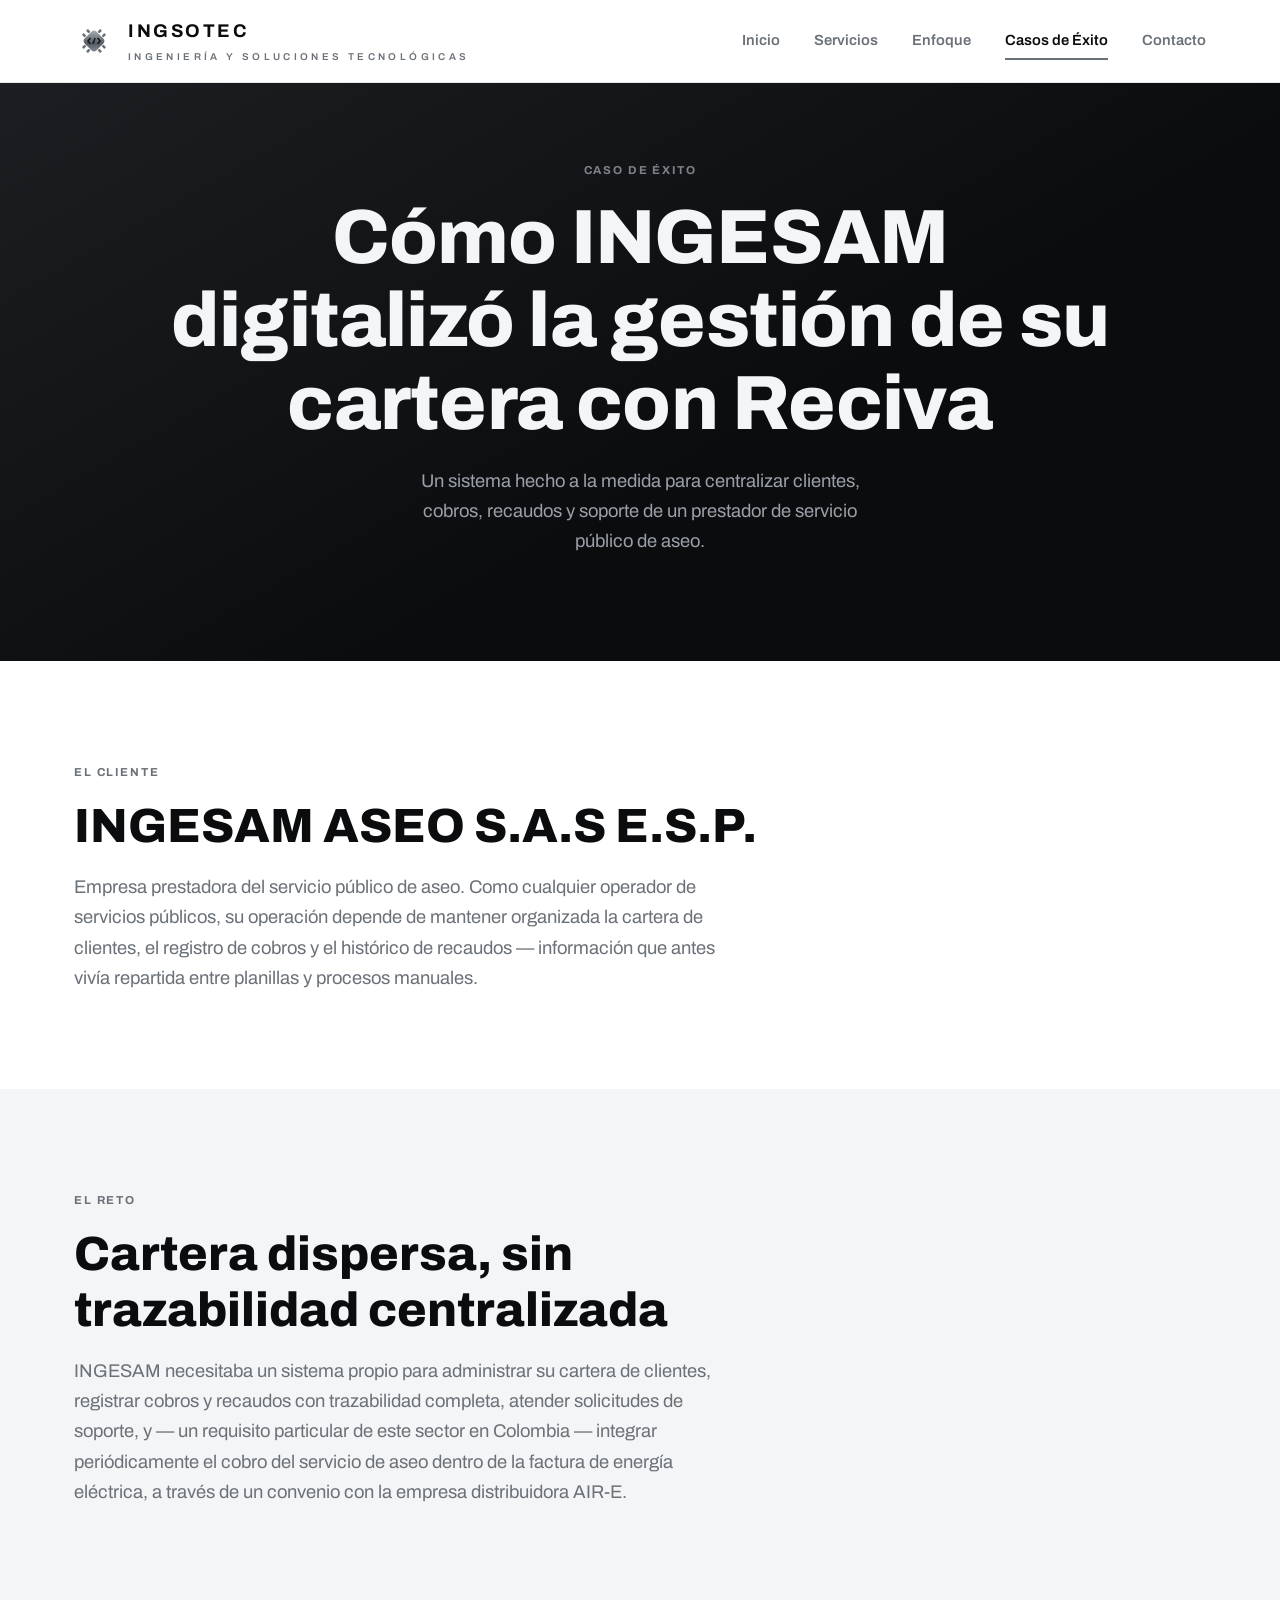
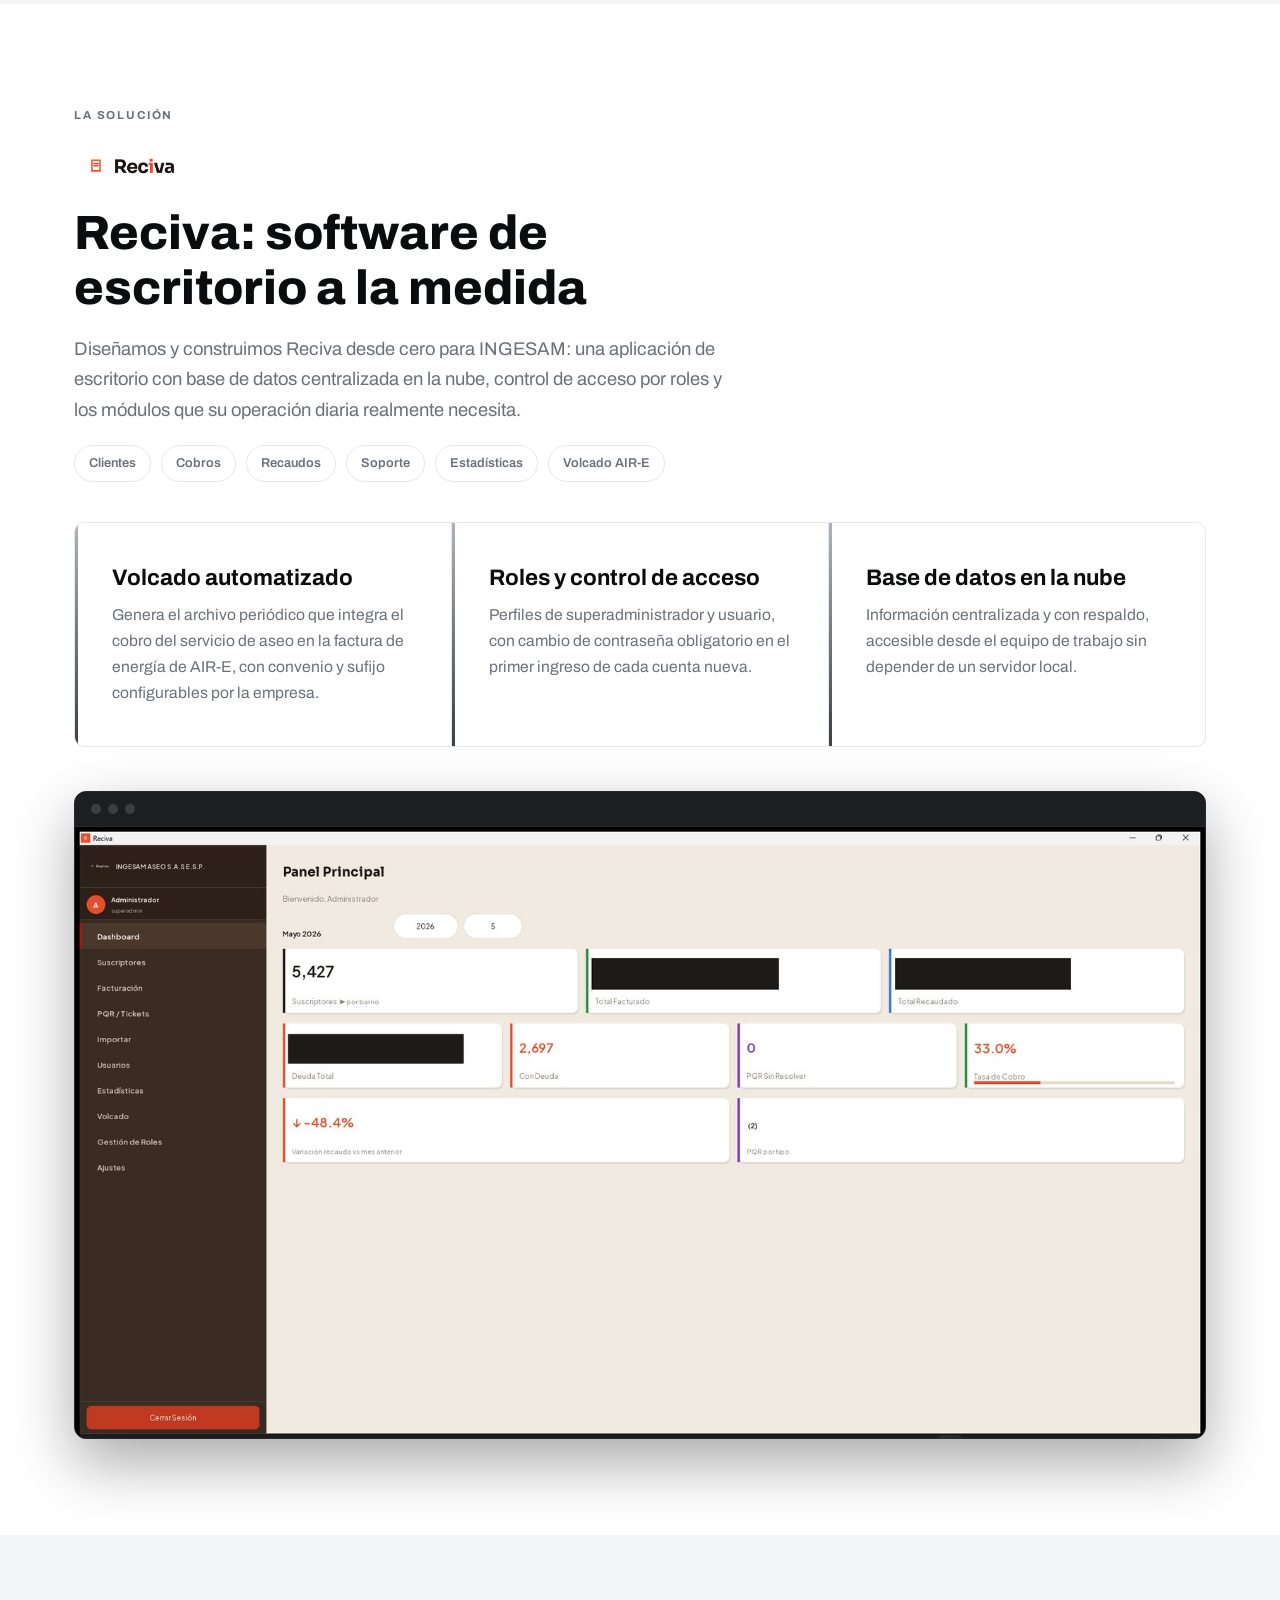
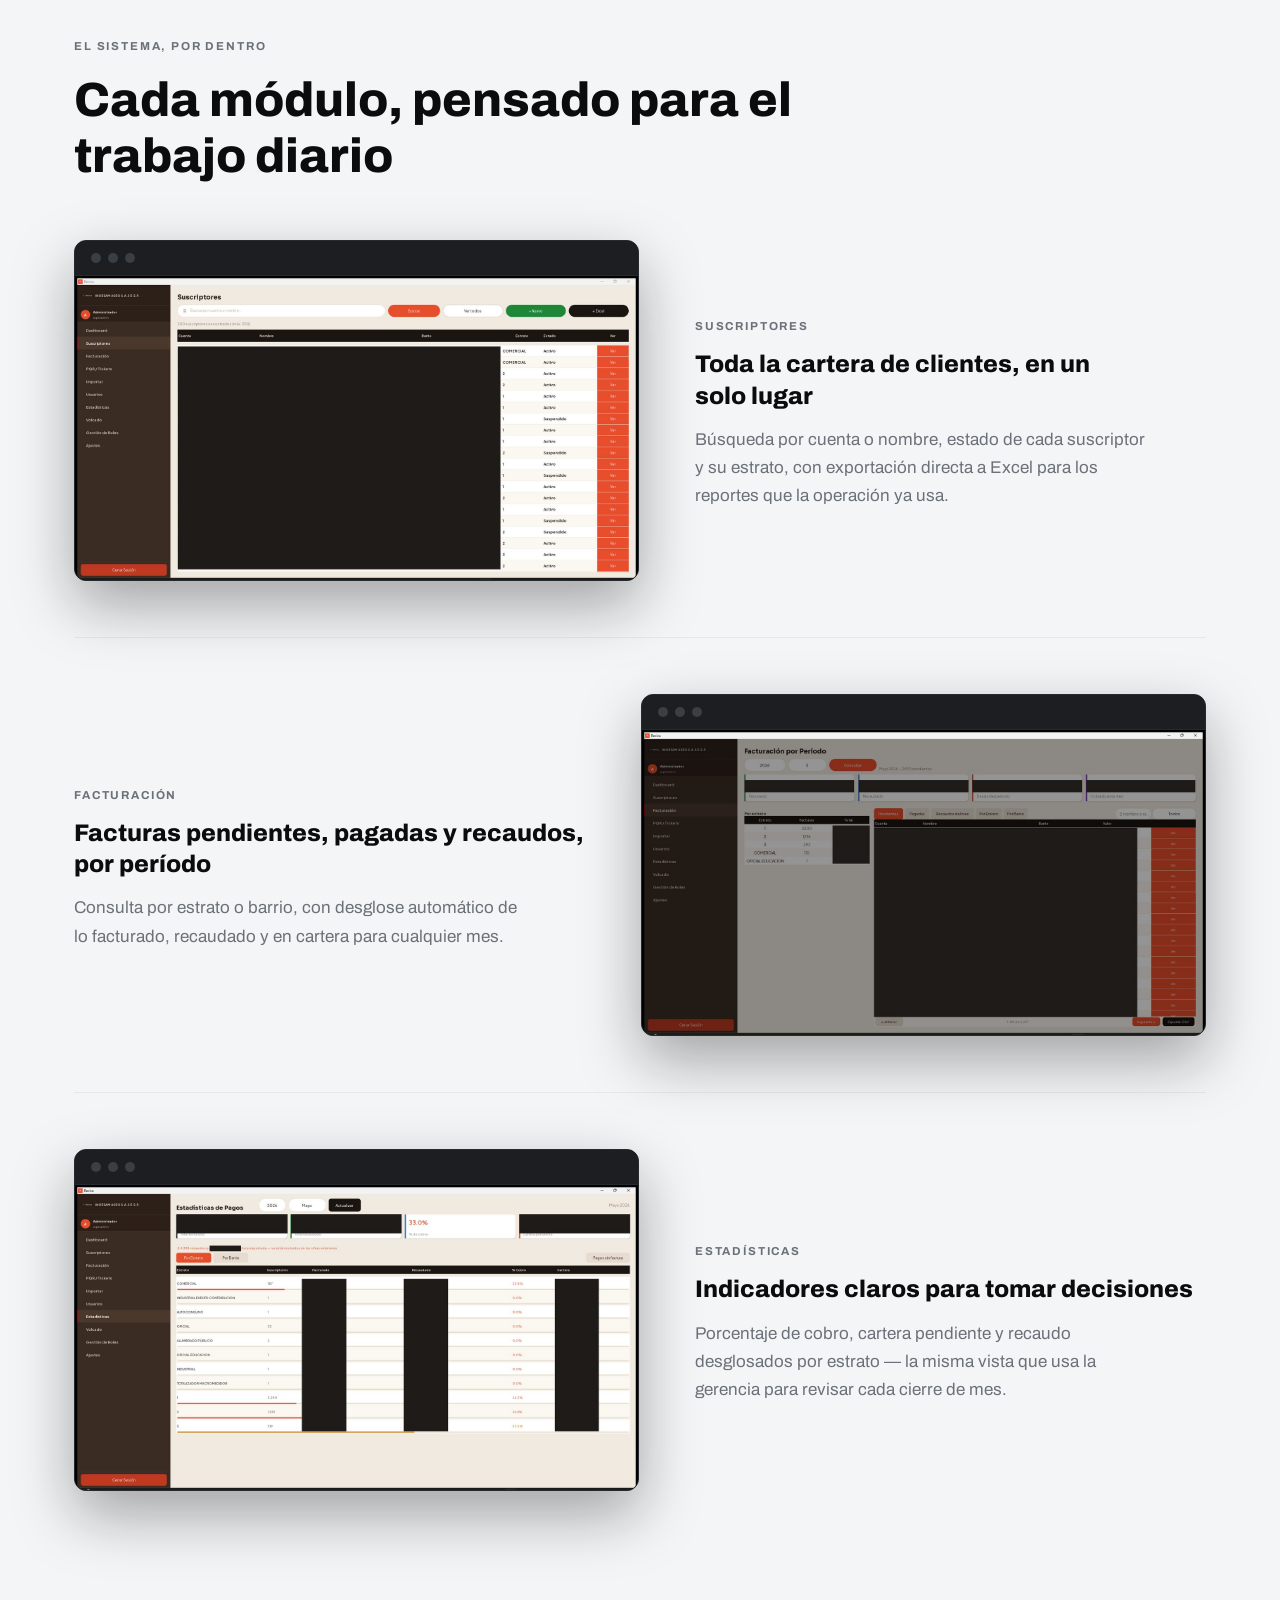
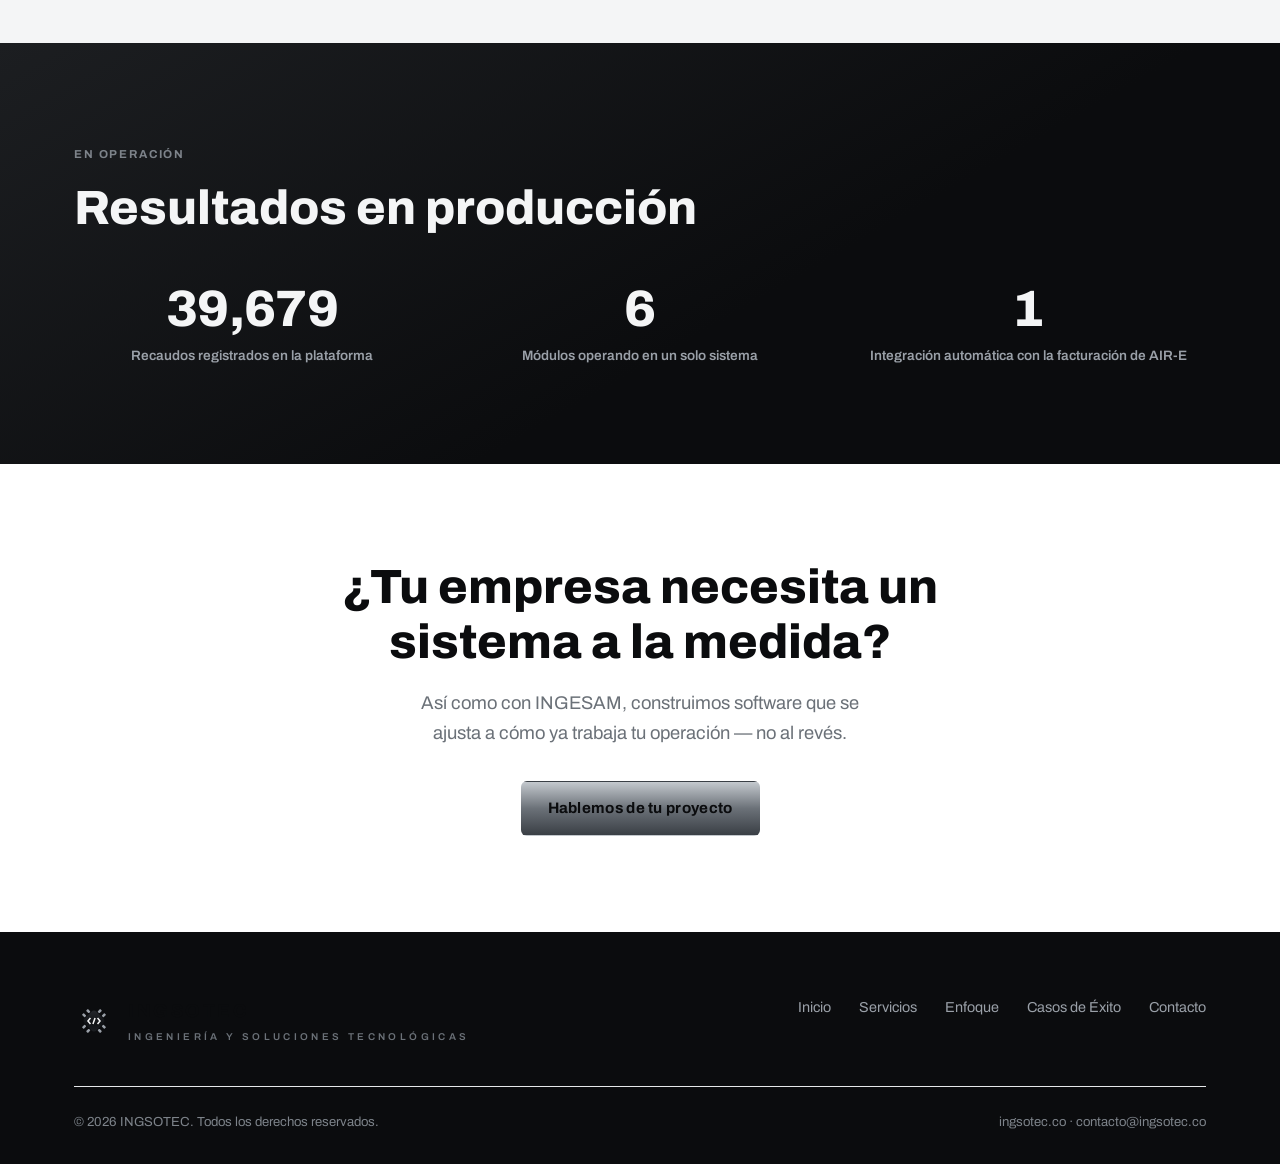
==== casos-exito.html @ 87b0dfbd "Rediseñar caso de éxito con capturas reales de Reciva Agrega mockup de ventana de navegador con las " ====
<!DOCTYPE html>
<html lang="es">
<head>
<meta charset="UTF-8">
<meta name="viewport" content="width=device-width, initial-scale=1.0">
<title>Caso de Éxito: INGESAM — INGSOTEC</title>
<meta name="description" content="Cómo Reciva, el software de gestión de cartera desarrollado por INGSOTEC, digitalizó la operación de INGESAM ASEO.">
<link rel="icon" type="image/svg+xml" href="data:image/svg+xml,%3Csvg xmlns='http://www.w3.org/2000/svg' viewBox='0 0 96 96'%3E%3Cg transform='rotate(45 48 48)'%3E%3Cg fill='%236b7178'%3E%3Crect x='38' y='17' width='6' height='9' rx='1.5'/%3E%3Crect x='52' y='17' width='6' height='9' rx='1.5'/%3E%3Crect x='38' y='70' width='6' height='9' rx='1.5'/%3E%3Crect x='52' y='70' width='6' height='9' rx='1.5'/%3E%3Crect x='17' y='38' width='9' height='6' rx='1.5'/%3E%3Crect x='17' y='52' width='9' height='6' rx='1.5'/%3E%3Crect x='70' y='38' width='9' height='6' rx='1.5'/%3E%3Crect x='70' y='52' width='9' height='6' rx='1.5'/%3E%3C/g%3E%3Crect x='28' y='28' width='40' height='40' rx='9' fill='%23565c63'/%3E%3C/g%3E%3Cg fill='none' stroke='%2316181b' stroke-width='4.6' stroke-linecap='butt' stroke-linejoin='miter'%3E%3Cpolyline points='39.5,41 33.5,48 39.5,55'/%3E%3Cpolyline points='56.5,41 62.5,48 56.5,55'/%3E%3Cline x1='50.5' y1='41' x2='45.5' y2='55'/%3E%3C/g%3E%3C/svg%3E">
<link rel="preconnect" href="https://fonts.googleapis.com">
<link rel="preconnect" href="https://fonts.gstatic.com" crossorigin>
<link href="https://fonts.googleapis.com/css2?family=Archivo:wght@400;500;600;700;800;900&display=swap" rel="stylesheet">
<link rel="stylesheet" href="css/styles.css">
<script>document.documentElement.classList.add('js');</script>
</head>
<body>

<header class="site-header">
  <div class="container">
    <a href="index.html" class="brand">
      <svg class="isotipo" viewBox="0 0 96 96" xmlns="http://www.w3.org/2000/svg" role="img" aria-label="INGSOTEC">
        <defs>
          <linearGradient id="ing-body-header" x1="0" y1="0" x2="1" y2="1">
            <stop offset="0" stop-color="#b0b6bd"/>
            <stop offset="0.6" stop-color="#565c63"/>
            <stop offset="1" stop-color="#8b9199"/>
          </linearGradient>
        </defs>
        <g transform="rotate(45 48 48)">
          <g fill="#6b7178">
            <rect x="38" y="17" width="6" height="9" rx="1.5"/><rect x="52" y="17" width="6" height="9" rx="1.5"/>
            <rect x="38" y="70" width="6" height="9" rx="1.5"/><rect x="52" y="70" width="6" height="9" rx="1.5"/>
            <rect x="17" y="38" width="9" height="6" rx="1.5"/><rect x="17" y="52" width="9" height="6" rx="1.5"/>
            <rect x="70" y="38" width="9" height="6" rx="1.5"/><rect x="70" y="52" width="9" height="6" rx="1.5"/>
          </g>
          <rect x="28" y="28" width="40" height="40" rx="9" fill="url(#ing-body-header)"/>
        </g>
        <g fill="none" stroke="#16181b" stroke-width="3.6" stroke-linecap="butt" stroke-linejoin="miter">
          <polyline points="39.5,41 33.5,48 39.5,55"/>
          <polyline points="56.5,41 62.5,48 56.5,55"/>
          <line x1="50.5" y1="41" x2="45.5" y2="55"/>
        </g>
      </svg>
      <span class="brand__text">
        <span class="brand__wordmark">INGSOTEC</span>
        <span class="brand__tagline">Ingeniería y Soluciones Tecnológicas</span>
      </span>
    </a>

    <nav class="nav" aria-label="Principal">
      <a href="index.html">Inicio</a>
      <a href="servicios.html">Servicios</a>
      <a href="enfoque.html">Enfoque</a>
      <a href="casos-exito.html" aria-current="page">Casos de Éxito</a>
      <a href="contacto.html">Contacto</a>
    </nav>

    <button class="nav-toggle" aria-label="Abrir menú">
      <span></span><span></span><span></span>
    </button>
  </div>
</header>

<section class="hero hero--page section--dark">
  <div class="container">
    <span class="eyebrow">Caso de éxito</span>
    <h1 style="margin-top:14px;max-width:20ch;margin-left:auto;margin-right:auto;">Cómo INGESAM digitalizó la gestión de su cartera con Reciva</h1>
    <p class="lede" style="margin-left:auto;margin-right:auto;">
      Un sistema hecho a la medida para centralizar clientes, cobros, recaudos y soporte de un prestador de servicio público de aseo.
    </p>
  </div>
</section>

<section class="section">
  <div class="container">
    <span class="eyebrow">El cliente</span>
    <h2 style="margin-top:14px;max-width:24ch;">INGESAM ASEO S.A.S E.S.P.</h2>
    <p class="lede" style="margin-top:18px;max-width:60ch;">
      Empresa prestadora del servicio público de aseo. Como cualquier operador de servicios públicos, su operación
      depende de mantener organizada la cartera de clientes, el registro de cobros y el histórico de recaudos —
      información que antes vivía repartida entre planillas y procesos manuales.
    </p>
  </div>
</section>

<section class="section section--alt">
  <div class="container">
    <span class="eyebrow">El reto</span>
    <h2 style="margin-top:14px;max-width:26ch;">Cartera dispersa, sin trazabilidad centralizada</h2>
    <p class="lede" style="margin-top:18px;max-width:60ch;">
      INGESAM necesitaba un sistema propio para administrar su cartera de clientes, registrar cobros y recaudos con
      trazabilidad completa, atender solicitudes de soporte, y — un requisito particular de este sector en Colombia —
      integrar periódicamente el cobro del servicio de aseo dentro de la factura de energía eléctrica, a través de
      un convenio con la empresa distribuidora AIR-E.
    </p>
  </div>
</section>

<section class="section">
  <div class="container">
    <span class="eyebrow reveal">La solución</span>
    <img src="assets/reciva-logo.png" alt="Reciva" class="reveal" style="height:44px;width:auto;margin-top:16px;">
    <h2 class="reveal" style="margin-top:18px;max-width:22ch;">Reciva: software de escritorio a la medida</h2>
    <p class="lede reveal" style="margin-top:18px;max-width:60ch;">
      Diseñamos y construimos Reciva desde cero para INGESAM: una aplicación de escritorio con base de datos centralizada
      en la nube, control de acceso por roles y los módulos que su operación diaria realmente necesita.
    </p>

    <div class="tag-row reveal">
      <span class="tag">Clientes</span>
      <span class="tag">Cobros</span>
      <span class="tag">Recaudos</span>
      <span class="tag">Soporte</span>
      <span class="tag">Estadísticas</span>
      <span class="tag">Volcado AIR-E</span>
    </div>

    <div class="grid-3 reveal" style="margin-top:40px;">
      <div class="card card--accent">
        <h3>Volcado automatizado</h3>
        <p>Genera el archivo periódico que integra el cobro del servicio de aseo en la factura de energía de AIR-E, con convenio y sufijo configurables por la empresa.</p>
      </div>
      <div class="card card--accent">
        <h3>Roles y control de acceso</h3>
        <p>Perfiles de superadministrador y usuario, con cambio de contraseña obligatorio en el primer ingreso de cada cuenta nueva.</p>
      </div>
      <div class="card card--accent">
        <h3>Base de datos en la nube</h3>
        <p>Información centralizada y con respaldo, accesible desde el equipo de trabajo sin depender de un servidor local.</p>
      </div>
    </div>

    <div class="showcase-hero reveal">
      <div class="browser-frame">
        <div class="browser-frame__bar">
          <span class="browser-frame__dot"></span><span class="browser-frame__dot"></span><span class="browser-frame__dot"></span>
        </div>
        <img src="assets/reciva-dashboard.jpg" alt="Panel principal de Reciva mostrando suscriptores, facturación y recaudo del período">
      </div>
    </div>
  </div>
</section>

<section class="section section--alt">
  <div class="container">
    <span class="eyebrow reveal">El sistema, por dentro</span>
    <h2 class="reveal" style="margin-top:14px;max-width:26ch;">Cada módulo, pensado para el trabajo diario</h2>

    <div class="feature-row reveal">
      <div class="feature-row__media">
        <div class="browser-frame">
          <div class="browser-frame__bar">
            <span class="browser-frame__dot"></span><span class="browser-frame__dot"></span><span class="browser-frame__dot"></span>
          </div>
          <img src="assets/reciva-suscriptores.jpg" alt="Listado de suscriptores en Reciva">
        </div>
      </div>
      <div class="feature-row__text">
        <span class="eyebrow">Suscriptores</span>
        <h3 style="margin-top:10px;">Toda la cartera de clientes, en un solo lugar</h3>
        <p>Búsqueda por cuenta o nombre, estado de cada suscriptor y su estrato, con exportación directa a Excel para los reportes que la operación ya usa.</p>
      </div>
    </div>

    <div class="feature-row feature-row--reverse reveal">
      <div class="feature-row__media">
        <div class="browser-frame">
          <div class="browser-frame__bar">
            <span class="browser-frame__dot"></span><span class="browser-frame__dot"></span><span class="browser-frame__dot"></span>
          </div>
          <img src="assets/reciva-facturacion.jpg" alt="Facturación por período en Reciva">
        </div>
      </div>
      <div class="feature-row__text">
        <span class="eyebrow">Facturación</span>
        <h3 style="margin-top:10px;">Facturas pendientes, pagadas y recaudos, por período</h3>
        <p>Consulta por estrato o barrio, con desglose automático de lo facturado, recaudado y en cartera para cualquier mes.</p>
      </div>
    </div>

    <div class="feature-row reveal">
      <div class="feature-row__media">
        <div class="browser-frame">
          <div class="browser-frame__bar">
            <span class="browser-frame__dot"></span><span class="browser-frame__dot"></span><span class="browser-frame__dot"></span>
          </div>
          <img src="assets/reciva-estadisticas.jpg" alt="Estadísticas de pagos en Reciva">
        </div>
      </div>
      <div class="feature-row__text">
        <span class="eyebrow">Estadísticas</span>
        <h3 style="margin-top:10px;">Indicadores claros para tomar decisiones</h3>
        <p>Porcentaje de cobro, cartera pendiente y recaudo desglosados por estrato — la misma vista que usa la gerencia para revisar cada cierre de mes.</p>
      </div>
    </div>
  </div>
</section>

<section class="section section--dark">
  <div class="container">
    <span class="eyebrow reveal">En operación</span>
    <h2 class="reveal" style="margin-top:14px;max-width:22ch;">Resultados en producción</h2>

    <div class="stats-grid reveal">
      <div class="stat">
        <div class="stat__number">39,679</div>
        <div class="stat__label">Recaudos registrados en la plataforma</div>
      </div>
      <div class="stat">
        <div class="stat__number">6</div>
        <div class="stat__label">Módulos operando en un solo sistema</div>
      </div>
      <div class="stat">
        <div class="stat__number">1</div>
        <div class="stat__label">Integración automática con la facturación de AIR-E</div>
      </div>
    </div>
  </div>
</section>

<section class="section" style="text-align:center;">
  <div class="container">
    <h2 style="max-width:24ch;margin:0 auto;">¿Tu empresa necesita un sistema a la medida?</h2>
    <p class="lede" style="margin:18px auto 32px;text-align:center;">Así como con INGESAM, construimos software que se ajusta a cómo ya trabaja tu operación — no al revés.</p>
    <a href="contacto.html" class="btn btn--primary">Hablemos de tu proyecto</a>
  </div>
</section>

<footer class="site-footer">
  <div class="container">
    <div class="footer-top">
      <a href="index.html" class="brand">
        <svg class="isotipo" viewBox="0 0 96 96" xmlns="http://www.w3.org/2000/svg" role="img" aria-label="INGSOTEC">
          <defs>
            <linearGradient id="ing-body-footer" x1="0" y1="0" x2="1" y2="1">
              <stop offset="0" stop-color="#26292e"/>
              <stop offset="0.6" stop-color="#111316"/>
              <stop offset="1" stop-color="#1c1f23"/>
            </linearGradient>
          </defs>
          <g transform="rotate(45 48 48)">
            <g fill="#9aa0a8">
              <rect x="38" y="17" width="6" height="9" rx="1.5"/><rect x="52" y="17" width="6" height="9" rx="1.5"/>
              <rect x="38" y="70" width="6" height="9" rx="1.5"/><rect x="52" y="70" width="6" height="9" rx="1.5"/>
              <rect x="17" y="38" width="9" height="6" rx="1.5"/><rect x="17" y="52" width="9" height="6" rx="1.5"/>
              <rect x="70" y="38" width="9" height="6" rx="1.5"/><rect x="70" y="52" width="9" height="6" rx="1.5"/>
            </g>
            <rect x="28" y="28" width="40" height="40" rx="9" fill="url(#ing-body-footer)"/>
          </g>
          <g fill="none" stroke="#f4f5f6" stroke-width="3.6" stroke-linecap="butt" stroke-linejoin="miter">
            <polyline points="39.5,41 33.5,48 39.5,55"/>
            <polyline points="56.5,41 62.5,48 56.5,55"/>
            <line x1="50.5" y1="41" x2="45.5" y2="55"/>
          </g>
        </svg>
        <span class="brand__text">
          <span class="brand__wordmark">INGSOTEC</span>
          <span class="brand__tagline">Ingeniería y Soluciones Tecnológicas</span>
        </span>
      </a>

      <nav class="footer-nav" aria-label="Footer">
        <a href="index.html">Inicio</a>
        <a href="servicios.html">Servicios</a>
        <a href="enfoque.html">Enfoque</a>
        <a href="casos-exito.html">Casos de Éxito</a>
        <a href="contacto.html">Contacto</a>
      </nav>
    </div>
    <hr class="hairline">
    <div class="footer-bottom">
      <span>© 2026 INGSOTEC. Todos los derechos reservados.</span>
      <span>ingsotec.co · contacto@ingsotec.co</span>
    </div>
  </div>
</footer>

<script src="js/main.js"></script>
</body>
</html>
---- css/styles.css ----
/* ==========================================================================
   INGSOTEC — Design system (basado en INGSOTEC-4D-design-spec.md)
   ========================================================================== */

:root {
  /* Tinta / fondos oscuros */
  --ink-900: #0b0c0e;
  --ink-850: #111316;
  --ink-800: #14161a;
  --ink-750: #1c1e21;
  --ink-700: #1e2126;

  /* Acero / plata */
  --steel-100: #c4c9ce;
  --steel-200: #b0b6bd;
  --steel-300: #9aa0a8;
  --steel-400: #8b9199;
  --steel-500: #6b7178;
  --steel-600: #565c63;
  --steel-700: #3f444a;
  --steel-800: #3a3f45;

  /* Superficies claras */
  --paper: #ffffff;
  --paper-alt: #f4f5f6;
  --line: #e6e8ea;

  /* Texto */
  --text-on-dark: #f4f5f6;
  --text-on-dark-muted: #7d838a;
  --text-on-light: #0b0c0e;
  --text-on-light-muted: #6b7178;

  --container: 1180px;
}

* { box-sizing: border-box; }
html { scroll-behavior: smooth; overflow-x: hidden; }

body {
  margin: 0;
  overflow-x: hidden;
  font-family: 'Archivo', system-ui, sans-serif;
  color: var(--text-on-light);
  background: var(--paper);
  font-size: 1.0625rem;
  line-height: 1.65;
  -webkit-font-smoothing: antialiased;
}

img, svg { display: block; max-width: 100%; }

p, h1, h2, h3, h4 { text-wrap: pretty; margin: 0; }

a { color: inherit; text-decoration: none; }

.container {
  max-width: var(--container);
  margin: 0 auto;
  padding: 0 24px;
}

/* ---------- Tipografía ---------- */

h1, .h1 {
  font-weight: 800;
  font-size: clamp(2.5rem, 6vw, 5rem);
  letter-spacing: -0.01em;
  line-height: 1.08;
}

h2, .h2 {
  font-weight: 800;
  font-size: clamp(1.8rem, 4vw, 3rem);
  letter-spacing: 0;
  line-height: 1.15;
}

h3, .h3 {
  font-weight: 700;
  font-size: 1.4rem;
  line-height: 1.3;
}

.eyebrow {
  font-weight: 700;
  font-size: 0.72rem;
  letter-spacing: 0.16em;
  text-transform: uppercase;
  color: var(--steel-500);
}

.section--dark .eyebrow { color: var(--text-on-dark-muted); }

.lede {
  font-size: 1.15rem;
  color: var(--text-on-light-muted);
  max-width: 44ch;
}

.section--dark .lede { color: var(--steel-300); }

/* ---------- Botones ---------- */

.btn {
  display: inline-flex;
  align-items: center;
  gap: 10px;
  font-weight: 700;
  font-size: 0.95rem;
  letter-spacing: 0.02em;
  padding: 14px 26px;
  border-radius: 6px;
  border: 1px solid transparent;
  cursor: pointer;
  transition: transform .15s ease, opacity .15s ease;
}

.btn:hover { transform: translateY(-1px); }

.btn--primary {
  background: linear-gradient(180deg, #c4c9ce 0%, #6b7178 50%, #3a3f45 100%);
  color: #0b0c0e;
}

.btn--ghost {
  background: transparent;
  border-color: var(--steel-800);
  color: var(--text-on-dark);
}

.section:not(.section--dark) .btn--ghost {
  border-color: var(--line);
  color: var(--text-on-light);
}

/* ---------- Logo / isotipo ---------- */

.brand {
  display: flex;
  align-items: center;
  gap: 14px;
}

.brand__text {
  display: flex;
  flex-direction: column;
  gap: 3px;
}

.brand__wordmark {
  font-weight: 700;
  font-size: 1.15rem;
  letter-spacing: 0.14em;
  text-transform: uppercase;
  color: var(--text-on-light);
}

.section--dark .brand__wordmark { color: var(--text-on-dark); }

.brand__tagline {
  font-weight: 600;
  font-size: 0.62rem;
  letter-spacing: 0.34em;
  text-transform: uppercase;
  color: var(--steel-500);
}

.section--dark .brand__tagline { color: var(--text-on-dark-muted); }

.brand .isotipo { width: 40px; height: 40px; }

/* Tagline con reglas laterales (hero centrado) */
.tagline-rule {
  display: flex;
  align-items: center;
  justify-content: center;
  gap: 22px;
  margin: 18px 0;
}

.tagline-rule__line {
  height: 1px;
  width: 46px;
  background: #3a3f45;
}

.tagline-rule__text {
  font-weight: 600;
  font-size: 0.7rem;
  letter-spacing: 0.34em;
  text-transform: uppercase;
  color: var(--steel-500);
}

.section--dark .tagline-rule__text { color: var(--steel-400); }

/* ---------- Header ---------- */

.site-header {
  position: sticky;
  top: 0;
  z-index: 20;
  background: rgba(255, 255, 255, 0.86);
  backdrop-filter: blur(10px);
  border-bottom: 1px solid var(--line);
}

.site-header .container {
  display: flex;
  align-items: center;
  justify-content: space-between;
  padding-top: 16px;
  padding-bottom: 16px;
}

.brand { min-width: 0; }
.brand .isotipo { flex-shrink: 0; }
.brand__text { min-width: 0; }
.nav-toggle { flex-shrink: 0; }

.nav {
  display: flex;
  align-items: center;
  gap: 34px;
}

.nav a {
  font-weight: 600;
  font-size: 0.92rem;
  color: var(--text-on-light-muted);
  padding: 6px 0;
  border-bottom: 2px solid transparent;
}

.nav a:hover,
.nav a[aria-current="page"] {
  color: var(--text-on-light);
  border-bottom-color: var(--steel-500);
}

.nav-toggle {
  display: none;
  background: none;
  border: none;
  cursor: pointer;
  padding: 8px;
}

.nav-toggle span {
  display: block;
  width: 22px;
  height: 2px;
  background: var(--text-on-light);
  margin: 5px 0;
}

/* ---------- Secciones ---------- */

.section {
  padding: 96px 0;
}

.section--tight { padding: 64px 0; }

.section--alt { background: var(--paper-alt); }

.section--dark {
  background: linear-gradient(150deg, #1c1e21 0%, #0b0c0e 60%);
  color: var(--text-on-dark);
}

.section--radial {
  background: radial-gradient(circle at 50% 28%, #1e2125 0%, #0b0c0e 68%, #050506 100%);
  color: var(--text-on-dark);
}

.hairline {
  border: none;
  border-top: 1px solid var(--line);
  margin: 0;
}

.section--dark .hairline,
.section--radial .hairline { border-top-color: #3a3f45; }

/* ---------- Hero ---------- */

.hero {
  padding: 120px 0 96px;
  text-align: center;
  position: relative;
}

.hero .isotipo--lg {
  width: 92px;
  height: 92px;
  margin: 0 auto 28px;
}

.hero h1 {
  color: var(--text-on-dark);
  margin: 8px auto 20px;
  max-width: 16ch;
}

.hero .lede {
  margin: 0 auto 40px;
  text-align: center;
}

.hero .actions {
  display: flex;
  gap: 16px;
  justify-content: center;
  flex-wrap: wrap;
}

.hero--page {
  padding: 72px 0 64px;
}

.hero--page .isotipo--lg { width: 60px; height: 60px; margin-bottom: 20px; }

/* ---------- Grid / Cards ---------- */

.grid-3 {
  display: grid;
  grid-template-columns: repeat(3, 1fr);
  gap: 1px;
  background: var(--line);
  border: 1px solid var(--line);
  border-radius: 10px;
  overflow: hidden;
}

.section--dark .grid-3,
.section--radial .grid-3 {
  background: #26292d;
  border-color: #26292d;
}

.card {
  background: var(--paper);
  padding: 40px 34px;
  position: relative;
}

.section--dark .card,
.section--radial .card { background: #111316; }

.card--accent {
  border-left: 3px solid transparent;
  border-image: linear-gradient(180deg, #aeb4bb, #3a3f45) 1;
}

.card .icon {
  width: 34px;
  height: 34px;
  margin-bottom: 22px;
  stroke: var(--steel-500);
}

.section--dark .card .icon,
.section--radial .card .icon { stroke: #aeb4bb; }

.card h3 { margin-bottom: 10px; }

.card p {
  color: var(--text-on-light-muted);
  font-size: 0.98rem;
}

.section--dark .card p,
.section--radial .card p { color: var(--steel-300); }

.card ul {
  list-style: none;
  margin: 18px 0 0;
  padding: 0;
  display: flex;
  flex-direction: column;
  gap: 9px;
}

.card ul li {
  font-size: 0.92rem;
  color: var(--text-on-light-muted);
  padding-left: 18px;
  position: relative;
}

.section--dark .card ul li,
.section--radial .card ul li { color: var(--steel-300); }

.card ul li::before {
  content: "";
  position: absolute;
  left: 0;
  top: 0.55em;
  width: 6px;
  height: 1px;
  background: var(--steel-500);
}

/* ---------- Stats (casos de éxito) ---------- */

.stats-grid {
  display: grid;
  grid-template-columns: repeat(3, 1fr);
  gap: 32px;
  margin-top: 48px;
}

.stat { text-align: center; }

.stat__number {
  font-weight: 800;
  font-size: clamp(2.2rem, 5vw, 3.2rem);
  letter-spacing: -0.01em;
  line-height: 1;
  color: var(--text-on-light);
}

.section--dark .stat__number,
.section--radial .stat__number { color: var(--text-on-dark); }

.stat__label {
  margin-top: 10px;
  font-weight: 600;
  font-size: 0.85rem;
  color: var(--text-on-light-muted);
}

.section--dark .stat__label,
.section--radial .stat__label { color: var(--steel-300); }

.tag-row {
  display: flex;
  flex-wrap: wrap;
  gap: 10px;
  margin-top: 20px;
}

.tag {
  font-weight: 600;
  font-size: 0.8rem;
  padding: 7px 14px;
  border-radius: 999px;
  border: 1px solid var(--line);
  color: var(--text-on-light-muted);
}

.section--dark .tag,
.section--radial .tag {
  border-color: var(--steel-800);
  color: var(--steel-300);
}

/* ---------- Browser frame (capturas de producto) ---------- */

.browser-frame {
  border-radius: 12px;
  overflow: hidden;
  background: #14161a;
  border: 1px solid #26292d;
  box-shadow: 0 24px 60px rgba(11, 12, 14, 0.35);
}

.browser-frame__bar {
  display: flex;
  align-items: center;
  gap: 7px;
  padding: 12px 16px;
  background: #1c1e21;
  border-bottom: 1px solid #26292d;
}

.browser-frame__dot {
  width: 10px;
  height: 10px;
  border-radius: 50%;
  background: #3a3f45;
}

.browser-frame img {
  display: block;
  width: 100%;
}

.showcase-hero {
  margin-top: 44px;
}

/* ---------- Feature rows (alternado imagen/texto) ---------- */

.feature-row {
  display: grid;
  grid-template-columns: 1.05fr 0.95fr;
  gap: 56px;
  align-items: center;
  padding: 56px 0;
}

.feature-row:not(:last-child) {
  border-bottom: 1px solid var(--line);
}

.section--dark .feature-row:not(:last-child) { border-bottom-color: #26292d; }

.feature-row--reverse { grid-template-columns: 0.95fr 1.05fr; }
.feature-row--reverse .feature-row__media { order: 2; }
.feature-row--reverse .feature-row__text { order: 1; }

.feature-row__text h3 { font-size: 1.5rem; font-weight: 800; margin-bottom: 14px; }
.feature-row__text p { color: var(--text-on-light-muted); max-width: 46ch; }

/* ---------- Reveal on scroll ---------- */

.reveal {
  transition: opacity 0.7s ease, transform 0.7s ease;
}

/* Solo se oculta si JS confirmó que puede revelarlo; sin JS, el contenido es visible desde el inicio. */
.js .reveal {
  opacity: 0;
  transform: translateY(22px);
}

.reveal.is-visible {
  opacity: 1;
  transform: translateY(0);
}

@media (max-width: 860px) {
  .feature-row,
  .feature-row--reverse {
    grid-template-columns: 1fr;
    gap: 24px;
    padding: 40px 0;
  }
  .feature-row--reverse .feature-row__media,
  .feature-row--reverse .feature-row__text { order: initial; }
}

/* ---------- Timeline / Enfoque ---------- */

.timeline {
  display: grid;
  grid-template-columns: repeat(4, 1fr);
  gap: 28px;
  counter-reset: step;
  margin-top: 56px;
}

.timeline__step {
  position: relative;
  padding-top: 28px;
  border-top: 1px solid var(--steel-800);
}

.timeline__num {
  font-weight: 800;
  font-size: 0.85rem;
  letter-spacing: 0.08em;
  color: var(--steel-400);
  display: block;
  margin-bottom: 14px;
}

.timeline__step h3 { color: var(--text-on-dark); margin-bottom: 8px; }
.timeline__step p { color: var(--steel-300); font-size: 0.95rem; }

/* ---------- Contacto ---------- */

.contact-grid {
  display: grid;
  grid-template-columns: 1.1fr 0.9fr;
  gap: 0;
  border: 1px solid #26292d;
  border-radius: 14px;
  overflow: hidden;
}

.contact-card {
  background: radial-gradient(circle at 50% 28%, #1e2125 0%, #0b0c0e 68%, #050506 100%);
  padding: 56px 48px;
  color: var(--text-on-dark);
  position: relative;
}

.contact-card__name { font-weight: 800; font-size: 1.6rem; margin-bottom: 6px; }
.contact-card__role {
  font-weight: 600;
  font-size: 0.82rem;
  letter-spacing: 0.14em;
  text-transform: uppercase;
  color: var(--steel-400);
  margin-bottom: 28px;
}

.contact-card hr { margin: 28px 0; }

.contact-line {
  display: flex;
  align-items: center;
  gap: 12px;
  font-weight: 600;
  color: #e8eaec;
  margin-bottom: 14px;
  font-size: 1rem;
}

.contact-line svg { width: 18px; height: 18px; stroke: var(--steel-400); flex-shrink: 0; }

.contact-card__services {
  margin-top: 28px;
  font-weight: 600;
  font-size: 0.72rem;
  letter-spacing: 0.26em;
  text-transform: uppercase;
  color: var(--steel-500);
}

.contact-form-wrap {
  background: var(--paper-alt);
  padding: 56px 48px;
}

.field { margin-bottom: 20px; }
.field label {
  display: block;
  font-weight: 700;
  font-size: 0.78rem;
  letter-spacing: 0.06em;
  text-transform: uppercase;
  color: var(--text-on-light-muted);
  margin-bottom: 8px;
}

.field input,
.field textarea {
  width: 100%;
  border: 1px solid var(--line);
  border-radius: 6px;
  padding: 12px 14px;
  font: inherit;
  font-size: 0.95rem;
  background: var(--paper);
  color: var(--text-on-light);
}

.field textarea { resize: vertical; min-height: 110px; }

/* ---------- Footer ---------- */

.site-footer {
  background: var(--ink-900);
  color: var(--text-on-dark-muted);
  padding: 64px 0 32px;
}

.footer-top {
  display: flex;
  justify-content: space-between;
  align-items: flex-start;
  flex-wrap: wrap;
  gap: 40px;
  padding-bottom: 40px;
}

.footer-nav {
  display: flex;
  gap: 28px;
  flex-wrap: wrap;
}

.footer-nav a {
  font-size: 0.9rem;
  color: var(--steel-300);
}

.footer-nav a:hover { color: var(--text-on-dark); }

.footer-bottom {
  display: flex;
  justify-content: space-between;
  padding-top: 24px;
  font-size: 0.82rem;
  flex-wrap: wrap;
  gap: 12px;
}

/* ---------- Responsive ---------- */

@media (max-width: 860px) {
  .grid-3 { grid-template-columns: 1fr; }
  .stats-grid { grid-template-columns: 1fr; gap: 40px; }
  .timeline { grid-template-columns: repeat(2, 1fr); }
  .contact-grid { grid-template-columns: 1fr; }
  .nav { display: none; }
  .nav-toggle { display: block; }
  .site-header.is-open .nav {
    display: flex;
    position: absolute;
    top: 100%;
    left: 0;
    right: 0;
    background: var(--paper);
    flex-direction: column;
    padding: 20px 24px;
    border-bottom: 1px solid var(--line);
    gap: 18px;
  }
}

@media (max-width: 560px) {
  .timeline { grid-template-columns: 1fr; }
  .contact-card, .contact-form-wrap { padding: 40px 28px; }
  .tagline-rule { gap: 10px; }
  .tagline-rule__line { width: 18px; }
  .tagline-rule__text { font-size: 0.56rem; letter-spacing: 0.16em; }
}
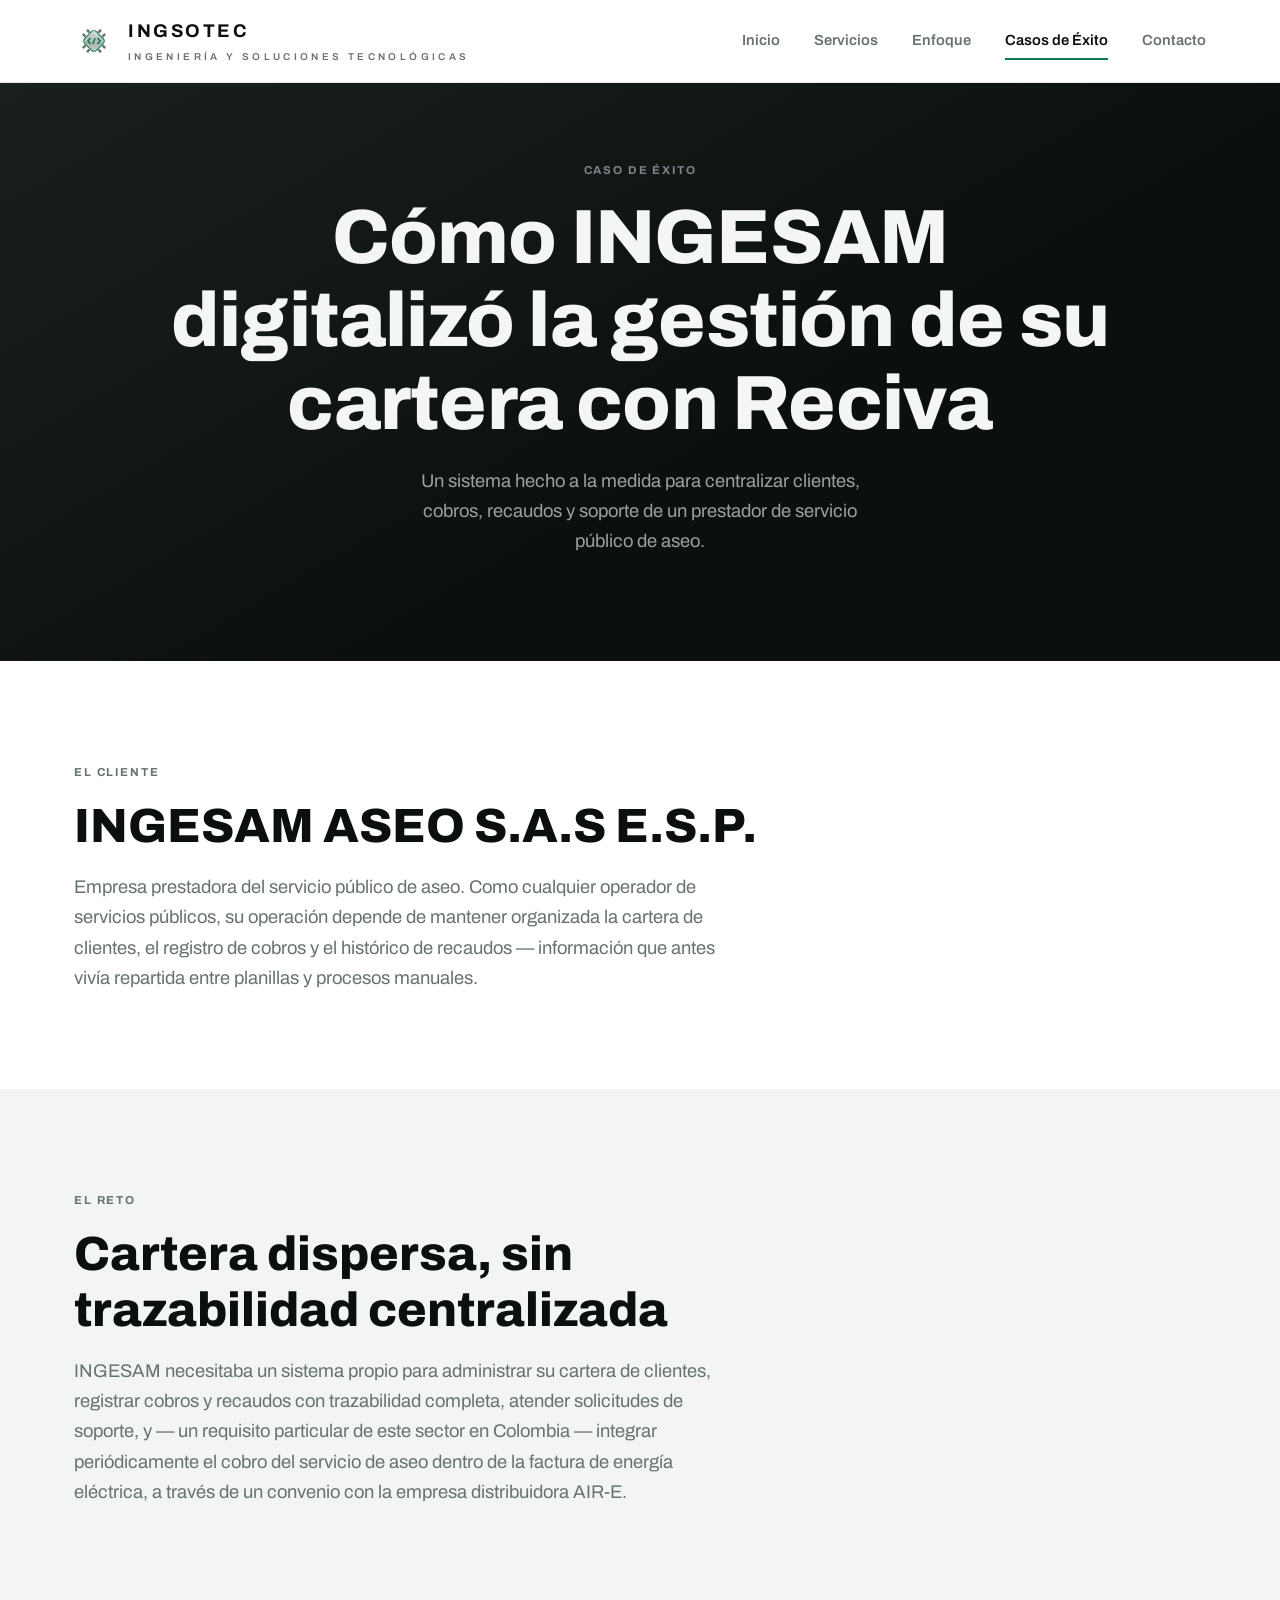
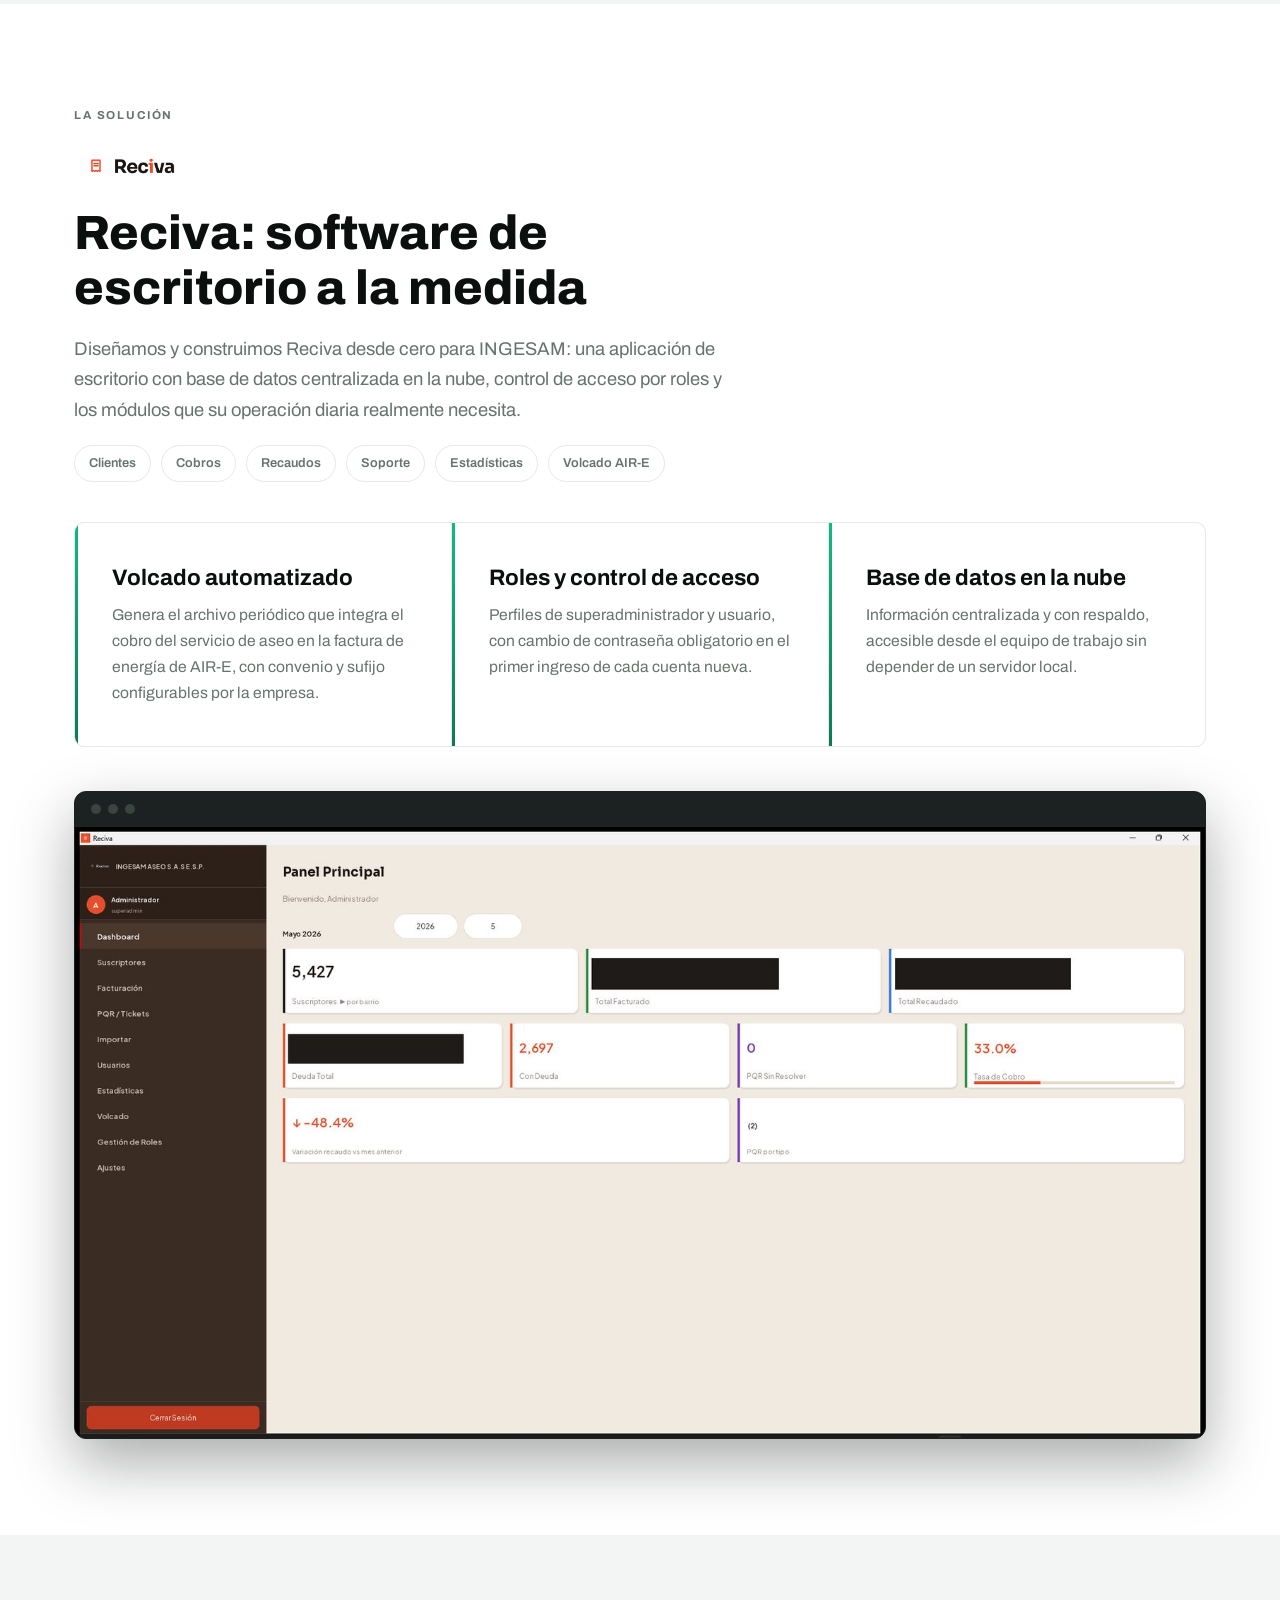
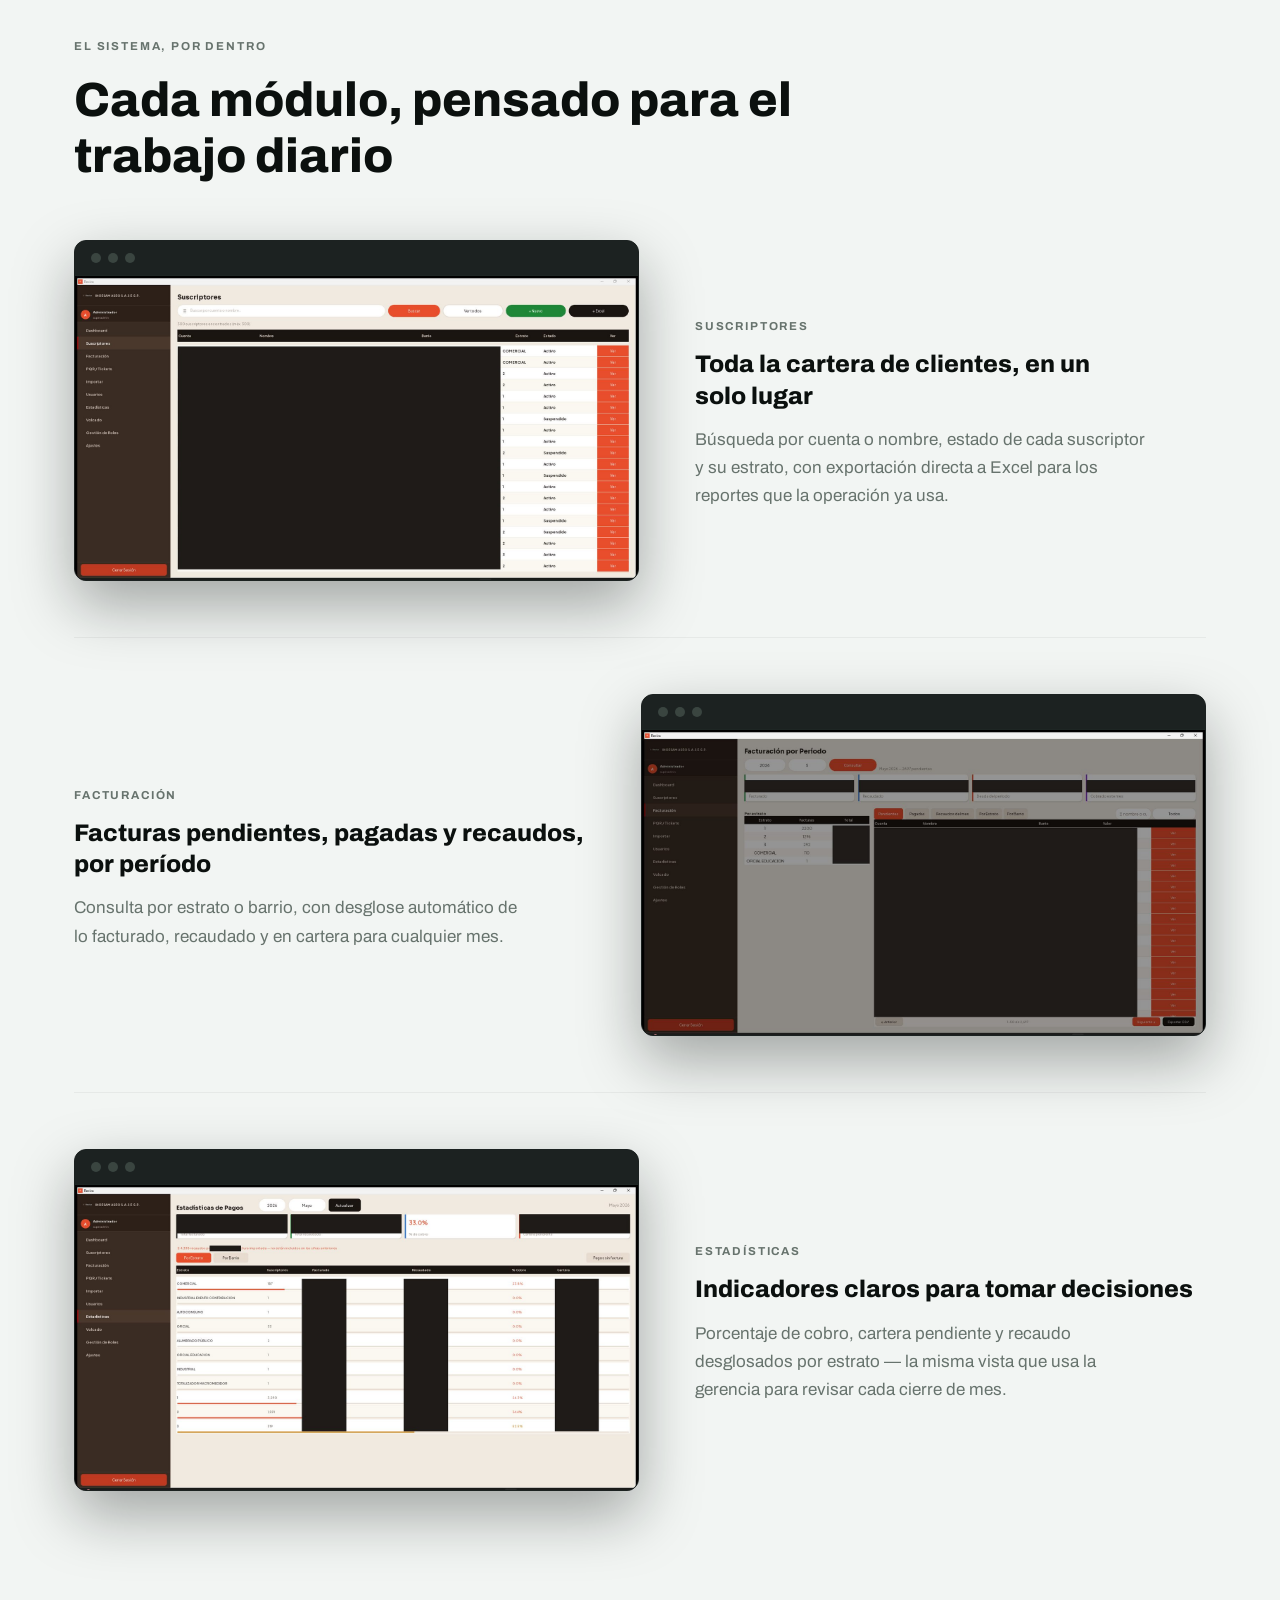
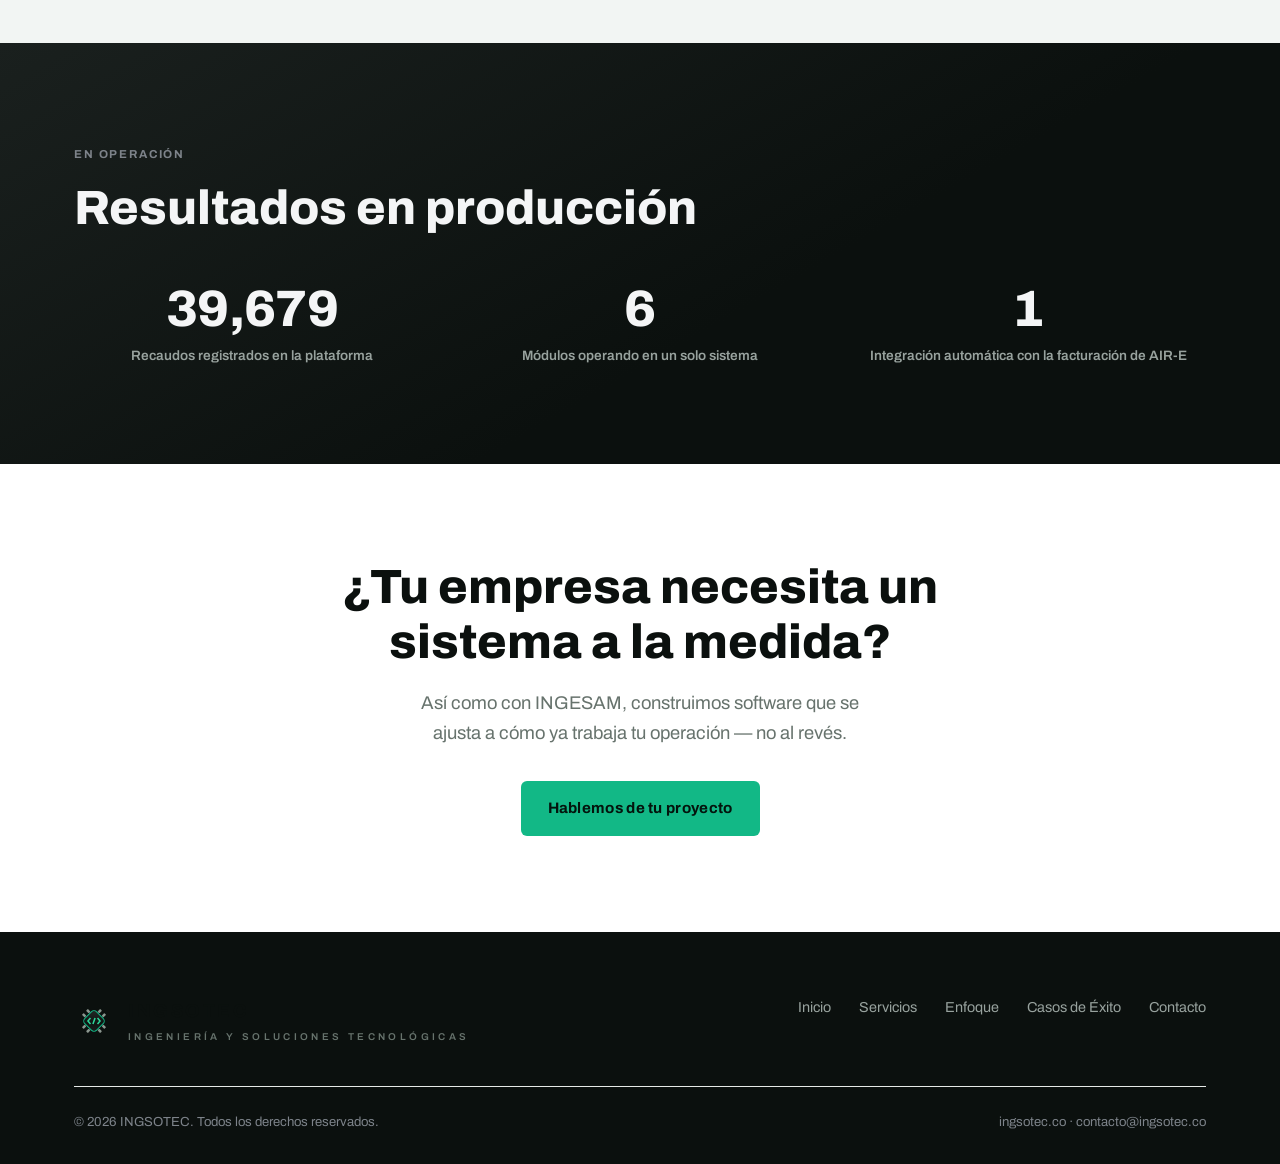
==== commit 7581c2aa: "Rebrand a variante Esmeralda (INGSOTEC 4D Esmeralda) Nueva paleta de acento esmeralda (#12B886/#0C7A" ====
--- a/casos-exito.html
+++ b/casos-exito.html
@@ -5,7 +5,7 @@
 <meta name="viewport" content="width=device-width, initial-scale=1.0">
 <title>Caso de Éxito: INGESAM — INGSOTEC</title>
 <meta name="description" content="Cómo Reciva, el software de gestión de cartera desarrollado por INGSOTEC, digitalizó la operación de INGESAM ASEO.">
-<link rel="icon" type="image/svg+xml" href="data:image/svg+xml,%3Csvg xmlns='http://www.w3.org/2000/svg' viewBox='0 0 96 96'%3E%3Cg transform='rotate(45 48 48)'%3E%3Cg fill='%236b7178'%3E%3Crect x='38' y='17' width='6' height='9' rx='1.5'/%3E%3Crect x='52' y='17' width='6' height='9' rx='1.5'/%3E%3Crect x='38' y='70' width='6' height='9' rx='1.5'/%3E%3Crect x='52' y='70' width='6' height='9' rx='1.5'/%3E%3Crect x='17' y='38' width='9' height='6' rx='1.5'/%3E%3Crect x='17' y='52' width='9' height='6' rx='1.5'/%3E%3Crect x='70' y='38' width='9' height='6' rx='1.5'/%3E%3Crect x='70' y='52' width='9' height='6' rx='1.5'/%3E%3C/g%3E%3Crect x='28' y='28' width='40' height='40' rx='9' fill='%23565c63'/%3E%3C/g%3E%3Cg fill='none' stroke='%2316181b' stroke-width='4.6' stroke-linecap='butt' stroke-linejoin='miter'%3E%3Cpolyline points='39.5,41 33.5,48 39.5,55'/%3E%3Cpolyline points='56.5,41 62.5,48 56.5,55'/%3E%3Cline x1='50.5' y1='41' x2='45.5' y2='55'/%3E%3C/g%3E%3C/svg%3E">
+<link rel="icon" type="image/svg+xml" href="data:image/svg+xml,%3Csvg xmlns='http://www.w3.org/2000/svg' viewBox='0 0 96 96'%3E%3Cg transform='rotate(45 48 48)'%3E%3Cg fill='%2367736d'%3E%3Crect x='38' y='17' width='6' height='9' rx='1.5'/%3E%3Crect x='52' y='17' width='6' height='9' rx='1.5'/%3E%3Crect x='38' y='70' width='6' height='9' rx='1.5'/%3E%3Crect x='52' y='70' width='6' height='9' rx='1.5'/%3E%3Crect x='17' y='38' width='9' height='6' rx='1.5'/%3E%3Crect x='17' y='52' width='9' height='6' rx='1.5'/%3E%3Crect x='70' y='38' width='9' height='6' rx='1.5'/%3E%3Crect x='70' y='52' width='9' height='6' rx='1.5'/%3E%3C/g%3E%3Crect x='28' y='28' width='40' height='40' rx='9' fill='%23aab4ad'/%3E%3C/g%3E%3Cg fill='none' stroke='%230C7A52' stroke-width='4.6' stroke-linecap='butt' stroke-linejoin='miter'%3E%3Cpolyline points='39.5,41 33.5,48 39.5,55'/%3E%3Cpolyline points='56.5,41 62.5,48 56.5,55'/%3E%3Cline x1='50.5' y1='41' x2='45.5' y2='55'/%3E%3C/g%3E%3C/svg%3E">
 <link rel="preconnect" href="https://fonts.googleapis.com">
 <link rel="preconnect" href="https://fonts.gstatic.com" crossorigin>
 <link href="https://fonts.googleapis.com/css2?family=Archivo:wght@400;500;600;700;800;900&display=swap" rel="stylesheet">
@@ -20,21 +20,22 @@
       <svg class="isotipo" viewBox="0 0 96 96" xmlns="http://www.w3.org/2000/svg" role="img" aria-label="INGSOTEC">
         <defs>
           <linearGradient id="ing-body-header" x1="0" y1="0" x2="1" y2="1">
-            <stop offset="0" stop-color="#b0b6bd"/>
-            <stop offset="0.6" stop-color="#565c63"/>
-            <stop offset="1" stop-color="#8b9199"/>
+            <stop offset="0" stop-color="#e2e7e3"/>
+            <stop offset="0.6" stop-color="#aab4ad"/>
+            <stop offset="1" stop-color="#cbd2cc"/>
           </linearGradient>
         </defs>
         <g transform="rotate(45 48 48)">
-          <g fill="#6b7178">
+          <g fill="#67736d">
             <rect x="38" y="17" width="6" height="9" rx="1.5"/><rect x="52" y="17" width="6" height="9" rx="1.5"/>
             <rect x="38" y="70" width="6" height="9" rx="1.5"/><rect x="52" y="70" width="6" height="9" rx="1.5"/>
             <rect x="17" y="38" width="9" height="6" rx="1.5"/><rect x="17" y="52" width="9" height="6" rx="1.5"/>
             <rect x="70" y="38" width="9" height="6" rx="1.5"/><rect x="70" y="52" width="9" height="6" rx="1.5"/>
           </g>
           <rect x="28" y="28" width="40" height="40" rx="9" fill="url(#ing-body-header)"/>
+        <rect x="28" y="28" width="40" height="40" rx="9" fill="none" stroke="#0C7A52" stroke-width="2.4"/>
         </g>
-        <g fill="none" stroke="#16181b" stroke-width="3.6" stroke-linecap="butt" stroke-linejoin="miter">
+        <g fill="none" stroke="#0C7A52" stroke-width="3.6" stroke-linecap="butt" stroke-linejoin="miter">
           <polyline points="39.5,41 33.5,48 39.5,55"/>
           <polyline points="56.5,41 62.5,48 56.5,55"/>
           <line x1="50.5" y1="41" x2="45.5" y2="55"/>
@@ -232,21 +233,22 @@
         <svg class="isotipo" viewBox="0 0 96 96" xmlns="http://www.w3.org/2000/svg" role="img" aria-label="INGSOTEC">
           <defs>
             <linearGradient id="ing-body-footer" x1="0" y1="0" x2="1" y2="1">
-              <stop offset="0" stop-color="#26292e"/>
-              <stop offset="0.6" stop-color="#111316"/>
-              <stop offset="1" stop-color="#1c1f23"/>
+              <stop offset="0" stop-color="#232a27"/>
+              <stop offset="0.6" stop-color="#0f1412"/>
+              <stop offset="1" stop-color="#1a201e"/>
             </linearGradient>
           </defs>
           <g transform="rotate(45 48 48)">
-            <g fill="#9aa0a8">
+            <g fill="#8b968f">
               <rect x="38" y="17" width="6" height="9" rx="1.5"/><rect x="52" y="17" width="6" height="9" rx="1.5"/>
               <rect x="38" y="70" width="6" height="9" rx="1.5"/><rect x="52" y="70" width="6" height="9" rx="1.5"/>
               <rect x="17" y="38" width="9" height="6" rx="1.5"/><rect x="17" y="52" width="9" height="6" rx="1.5"/>
               <rect x="70" y="38" width="9" height="6" rx="1.5"/><rect x="70" y="52" width="9" height="6" rx="1.5"/>
             </g>
             <rect x="28" y="28" width="40" height="40" rx="9" fill="url(#ing-body-footer)"/>
+          <rect x="28" y="28" width="40" height="40" rx="9" fill="none" stroke="#12B886" stroke-width="2.4"/>
           </g>
-          <g fill="none" stroke="#f4f5f6" stroke-width="3.6" stroke-linecap="butt" stroke-linejoin="miter">
+          <g fill="none" stroke="#2DD69A" stroke-width="3.6" stroke-linecap="butt" stroke-linejoin="miter">
             <polyline points="39.5,41 33.5,48 39.5,55"/>
             <polyline points="56.5,41 62.5,48 56.5,55"/>
             <line x1="50.5" y1="41" x2="45.5" y2="55"/>
--- a/css/styles.css
+++ b/css/styles.css
@@ -1,35 +1,41 @@
 /* ==========================================================================
-   INGSOTEC — Design system (basado en INGSOTEC-4D-design-spec.md)
+   INGSOTEC — Design system (basado en INGSOTEC-4D-design-spec.md, variante Esmeralda §8)
    ========================================================================== */
 
 :root {
-  /* Tinta / fondos oscuros */
-  --ink-900: #0b0c0e;
-  --ink-850: #111316;
-  --ink-800: #14161a;
-  --ink-750: #1c1e21;
-  --ink-700: #1e2126;
+  /* Tinta / fondos oscuros (grafito enfriado) */
+  --ink-900: #0b100e;
+  --ink-850: #101716;
+  --ink-800: #1a201e;
+  --ink-750: #1c2221;
+  --ink-700: #1e2624;
 
   /* Acero / plata */
-  --steel-100: #c4c9ce;
-  --steel-200: #b0b6bd;
-  --steel-300: #9aa0a8;
-  --steel-400: #8b9199;
-  --steel-500: #6b7178;
-  --steel-600: #565c63;
-  --steel-700: #3f444a;
-  --steel-800: #3a3f45;
+  --steel-100: #c2c9c5;
+  --steel-200: #aab4ae;
+  --steel-300: #98a29e;
+  --steel-400: #8b968f;
+  --steel-500: #67736d;
+  --steel-600: #565f5a;
+  --steel-700: #3f4a45;
+  --steel-800: #3a4540;
+
+  /* Esmeralda (acento) */
+  --em-deep: #0C7A52;   /* sobre fondos claros/plata */
+  --em-base: #12B886;   /* acento principal, botones, keyline en oscuro */
+  --em-bright: #2DD69A; /* código </> y detalles sobre fondo oscuro */
+  --em-soft: #8FE8C8;   /* tagline/labels sobre oscuro, estados hover */
 
   /* Superficies claras */
   --paper: #ffffff;
-  --paper-alt: #f4f5f6;
-  --line: #e6e8ea;
+  --paper-alt: #f2f5f3;
+  --line: #e6e9e7;
 
   /* Texto */
   --text-on-dark: #f4f5f6;
   --text-on-dark-muted: #7d838a;
-  --text-on-light: #0b0c0e;
-  --text-on-light-muted: #6b7178;
+  --text-on-light: #0b100e;
+  --text-on-light-muted: #67736d;
 
   --container: 1180px;
 }
@@ -99,6 +105,8 @@
 }
 
 .section--dark .lede { color: var(--steel-300); }
+
+.accent-word { color: var(--em-bright); }
 
 /* ---------- Botones ---------- */
 
@@ -113,15 +121,17 @@
   border-radius: 6px;
   border: 1px solid transparent;
   cursor: pointer;
-  transition: transform .15s ease, opacity .15s ease;
+  transition: transform .15s ease, opacity .15s ease, background .15s ease;
 }
 
 .btn:hover { transform: translateY(-1px); }
 
 .btn--primary {
-  background: linear-gradient(180deg, #c4c9ce 0%, #6b7178 50%, #3a3f45 100%);
-  color: #0b0c0e;
-}
+  background: var(--em-base);
+  color: #04140d;
+}
+
+.btn--primary:hover { background: var(--em-bright); }
 
 .btn--ghost {
   background: transparent;
@@ -182,7 +192,7 @@
 .tagline-rule__line {
   height: 1px;
   width: 46px;
-  background: #3a3f45;
+  background: var(--steel-800);
 }
 
 .tagline-rule__text {
@@ -236,7 +246,7 @@
 .nav a:hover,
 .nav a[aria-current="page"] {
   color: var(--text-on-light);
-  border-bottom-color: var(--steel-500);
+  border-bottom-color: var(--em-deep);
 }
 
 .nav-toggle {
@@ -266,12 +276,12 @@
 .section--alt { background: var(--paper-alt); }
 
 .section--dark {
-  background: linear-gradient(150deg, #1c1e21 0%, #0b0c0e 60%);
+  background: linear-gradient(150deg, var(--ink-800) 0%, var(--ink-900) 60%);
   color: var(--text-on-dark);
 }
 
 .section--radial {
-  background: radial-gradient(circle at 50% 28%, #1e2125 0%, #0b0c0e 68%, #050506 100%);
+  background: radial-gradient(circle at 78% 18%, rgba(18, 184, 134, 0.16) 0%, var(--ink-900) 55%, #050906 100%), var(--ink-900);
   color: var(--text-on-dark);
 }
 
@@ -282,7 +292,7 @@
 }
 
 .section--dark .hairline,
-.section--radial .hairline { border-top-color: #3a3f45; }
+.section--radial .hairline { border-top-color: var(--steel-800); }
 
 /* ---------- Hero ---------- */
 
@@ -336,8 +346,8 @@
 
 .section--dark .grid-3,
 .section--radial .grid-3 {
-  background: #26292d;
-  border-color: #26292d;
+  background: var(--ink-750);
+  border-color: var(--ink-750);
 }
 
 .card {
@@ -347,11 +357,11 @@
 }
 
 .section--dark .card,
-.section--radial .card { background: #111316; }
+.section--radial .card { background: var(--ink-850); }
 
 .card--accent {
   border-left: 3px solid transparent;
-  border-image: linear-gradient(180deg, #aeb4bb, #3a3f45) 1;
+  border-image: linear-gradient(180deg, var(--em-base), var(--em-deep)) 1;
 }
 
 .card .icon {
@@ -362,7 +372,7 @@
 }
 
 .section--dark .card .icon,
-.section--radial .card .icon { stroke: #aeb4bb; }
+.section--radial .card .icon { stroke: var(--steel-200); }
 
 .card h3 { margin-bottom: 10px; }
 
@@ -462,9 +472,9 @@
 .browser-frame {
   border-radius: 12px;
   overflow: hidden;
-  background: #14161a;
-  border: 1px solid #26292d;
-  box-shadow: 0 24px 60px rgba(11, 12, 14, 0.35);
+  background: var(--ink-800);
+  border: 1px solid var(--ink-750);
+  box-shadow: 0 24px 60px rgba(11, 16, 14, 0.35);
 }
 
 .browser-frame__bar {
@@ -472,15 +482,15 @@
   align-items: center;
   gap: 7px;
   padding: 12px 16px;
-  background: #1c1e21;
-  border-bottom: 1px solid #26292d;
+  background: var(--ink-750);
+  border-bottom: 1px solid var(--ink-700);
 }
 
 .browser-frame__dot {
   width: 10px;
   height: 10px;
   border-radius: 50%;
-  background: #3a3f45;
+  background: var(--steel-800);
 }
 
 .browser-frame img {
@@ -506,7 +516,7 @@
   border-bottom: 1px solid var(--line);
 }
 
-.section--dark .feature-row:not(:last-child) { border-bottom-color: #26292d; }
+.section--dark .feature-row:not(:last-child) { border-bottom-color: var(--ink-750); }
 
 .feature-row--reverse { grid-template-columns: 0.95fr 1.05fr; }
 .feature-row--reverse .feature-row__media { order: 2; }
@@ -577,13 +587,13 @@
   display: grid;
   grid-template-columns: 1.1fr 0.9fr;
   gap: 0;
-  border: 1px solid #26292d;
+  border: 1px solid var(--ink-750);
   border-radius: 14px;
   overflow: hidden;
 }
 
 .contact-card {
-  background: radial-gradient(circle at 50% 28%, #1e2125 0%, #0b0c0e 68%, #050506 100%);
+  background: radial-gradient(circle at 78% 18%, rgba(18, 184, 134, 0.16) 0%, var(--ink-900) 55%, #050906 100%), var(--ink-900);
   padding: 56px 48px;
   color: var(--text-on-dark);
   position: relative;
@@ -650,6 +660,12 @@
   color: var(--text-on-light);
 }
 
+.field input:focus,
+.field textarea:focus {
+  outline: none;
+  border-color: var(--em-base);
+}
+
 .field textarea { resize: vertical; min-height: 110px; }
 
 /* ---------- Footer ---------- */
@@ -680,7 +696,7 @@
   color: var(--steel-300);
 }
 
-.footer-nav a:hover { color: var(--text-on-dark); }
+.footer-nav a:hover { color: var(--em-soft); }
 
 .footer-bottom {
   display: flex;
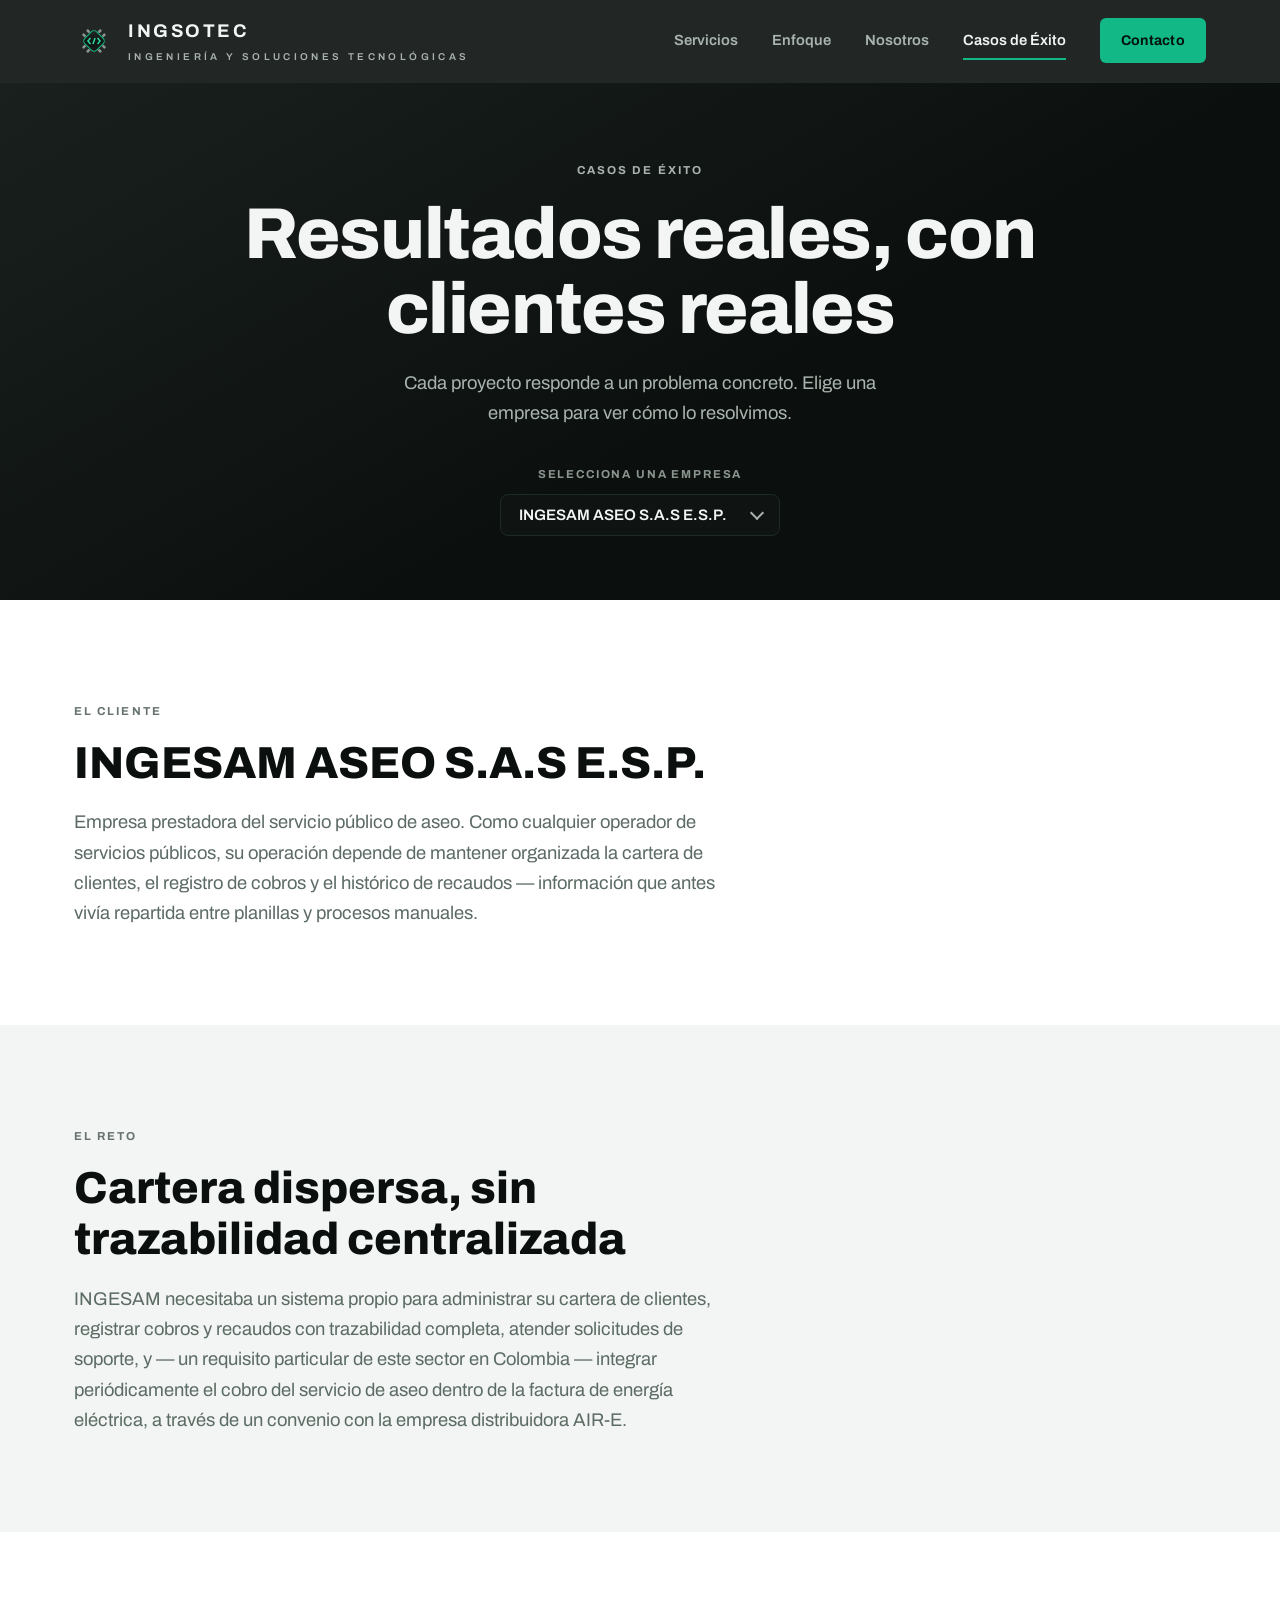
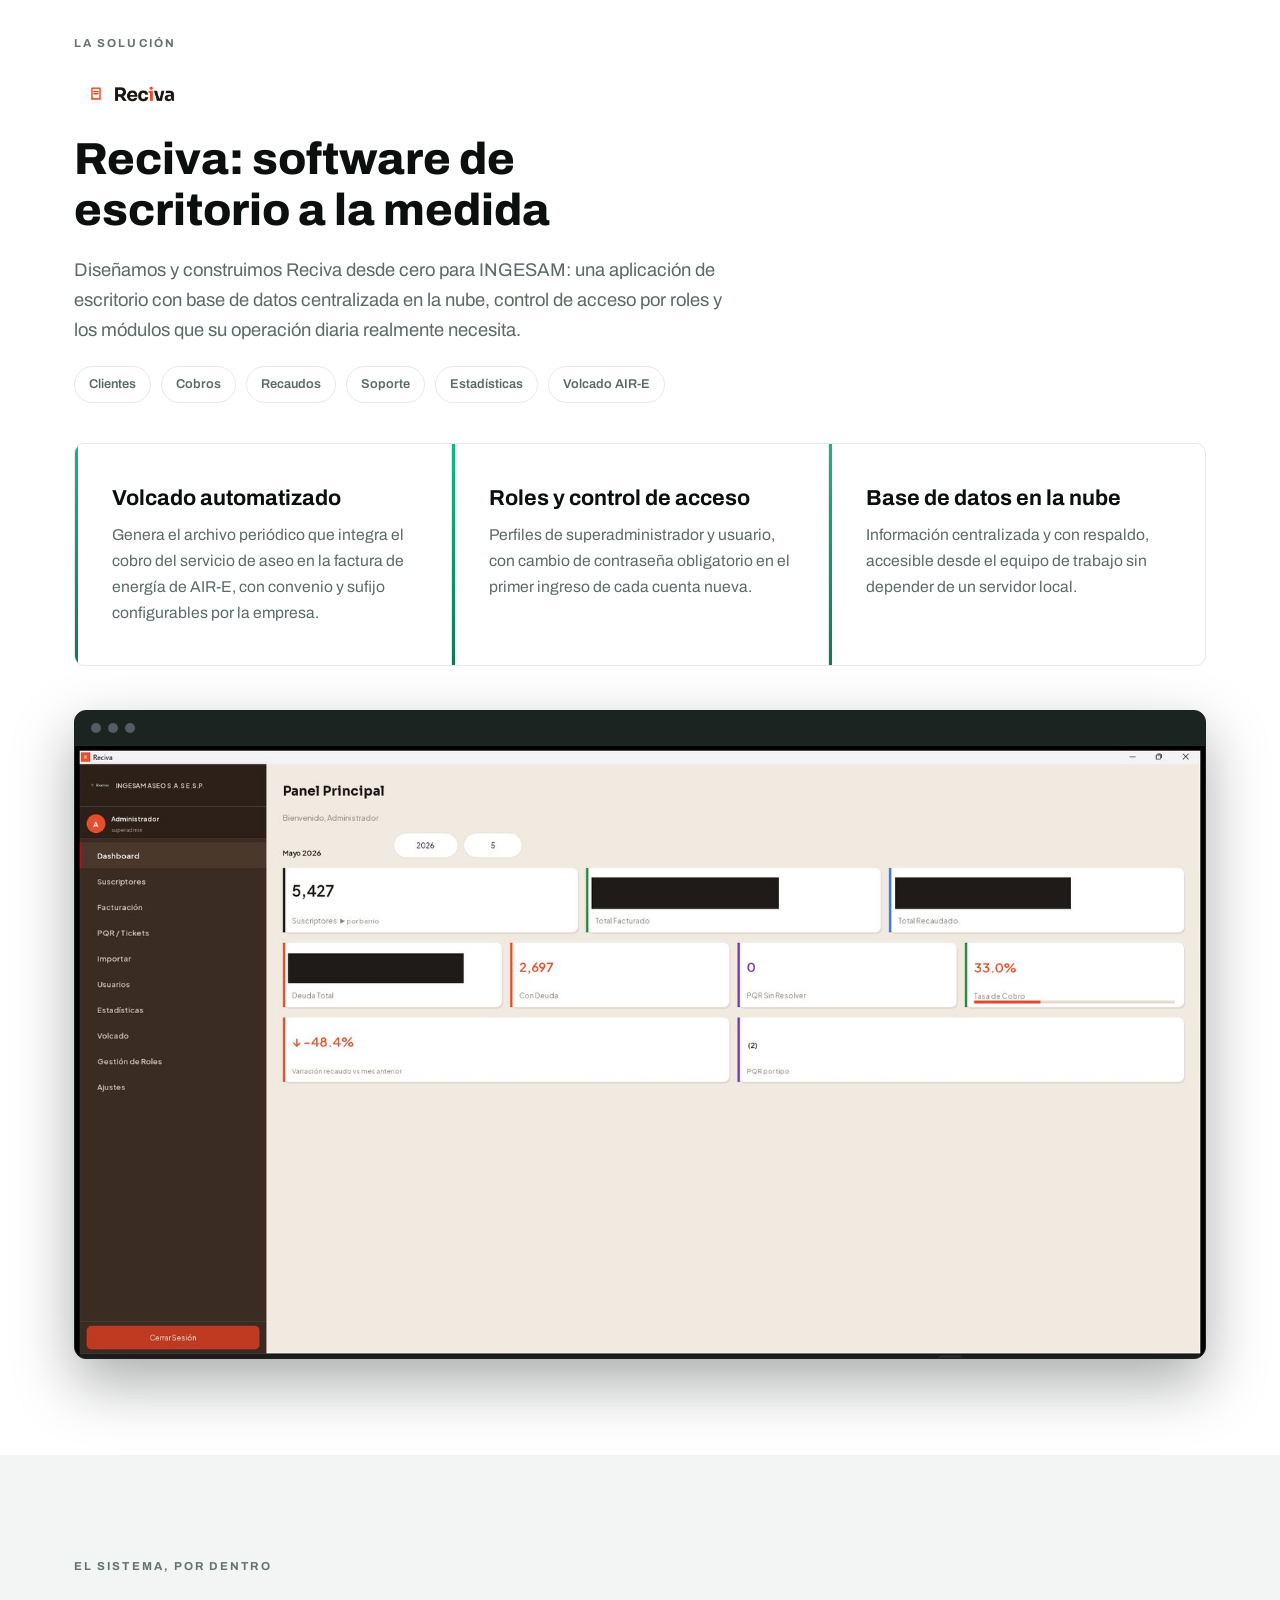
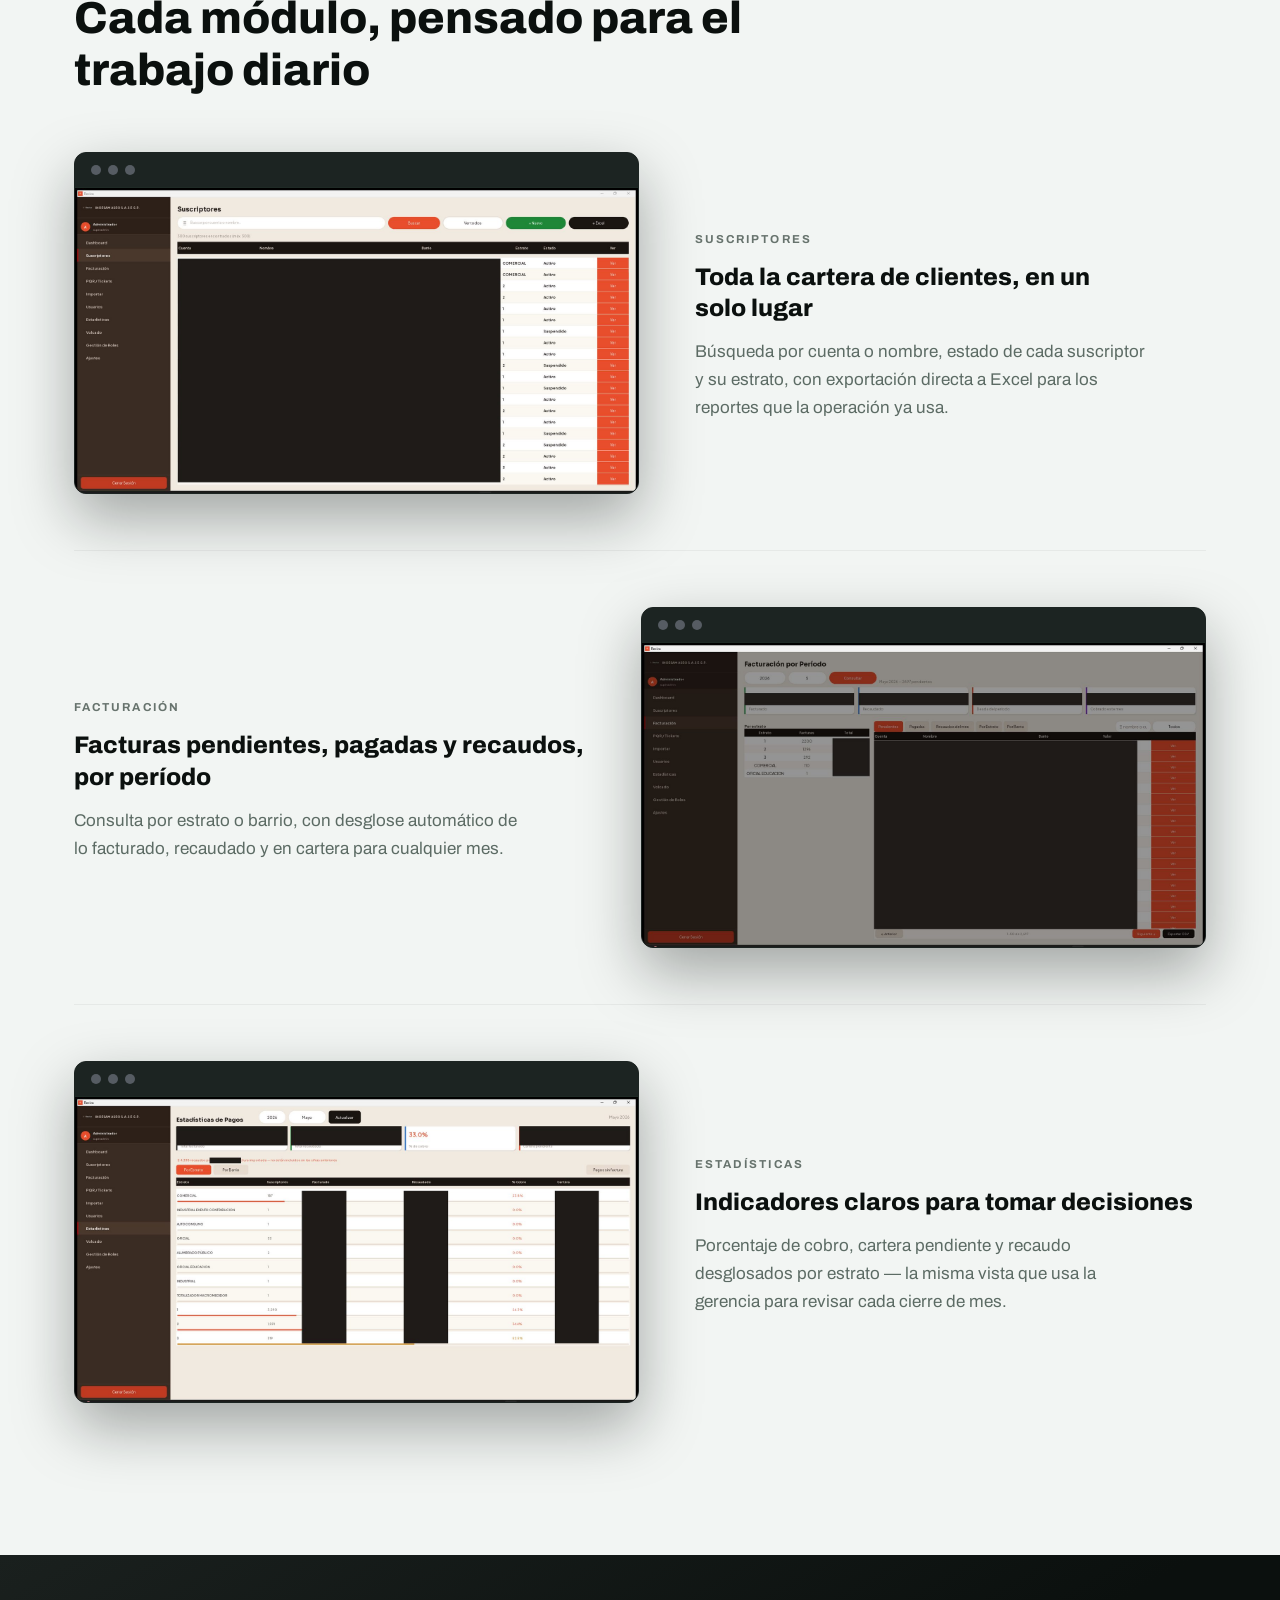
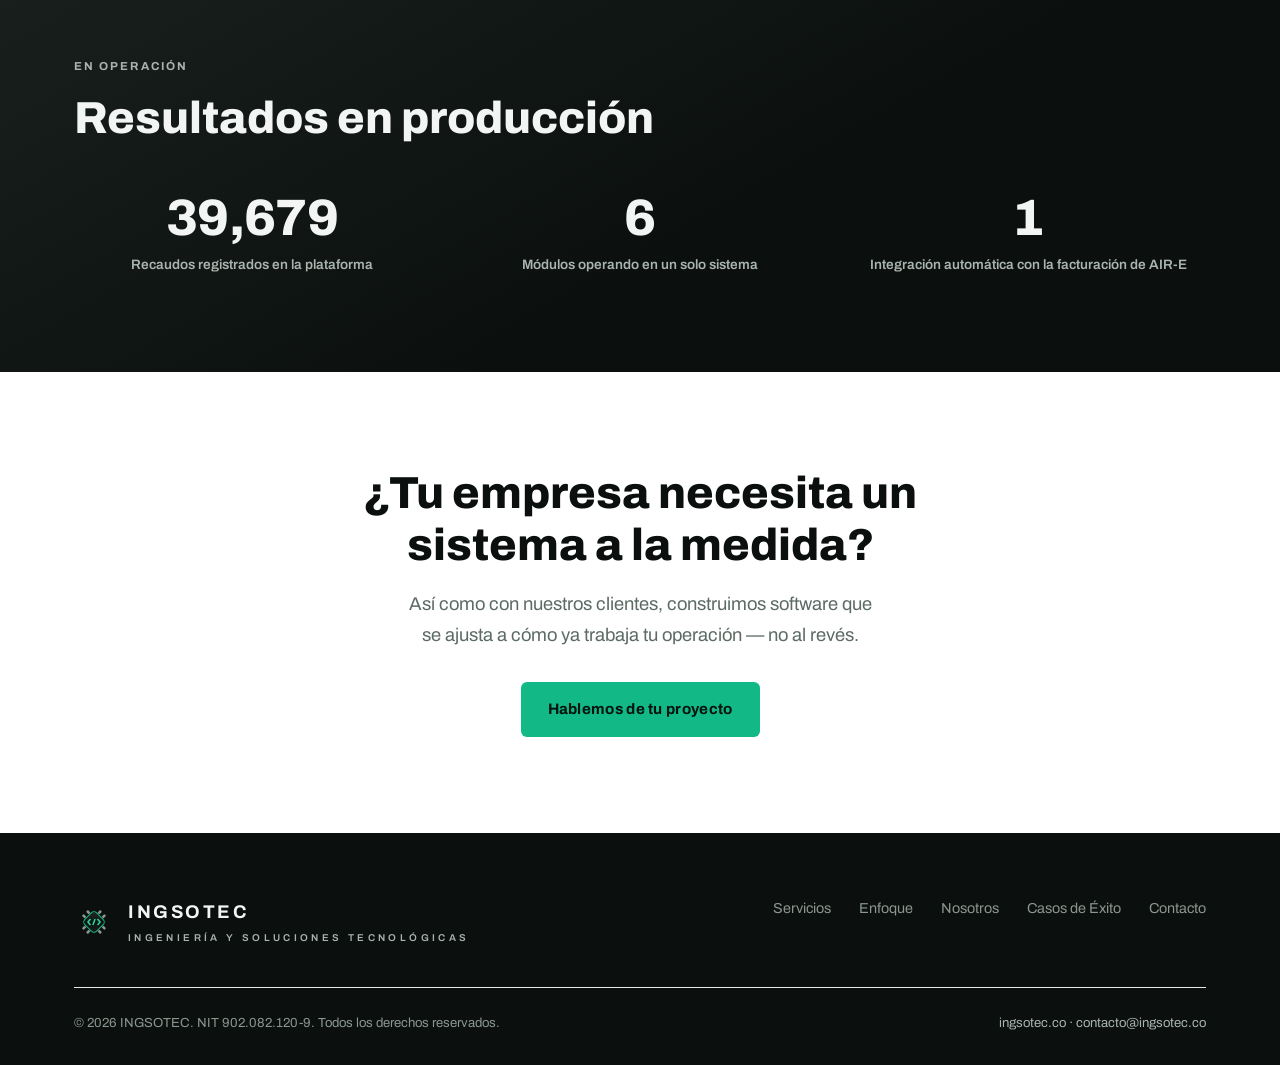
==== commit 93e18984: "Reintegrar Casos de Éxito con selector por empresa Casos de Éxito vuelve al nav de todas las páginas" ====
--- a/casos-exito.html
+++ b/casos-exito.html
@@ -3,8 +3,8 @@
 <head>
 <meta charset="UTF-8">
 <meta name="viewport" content="width=device-width, initial-scale=1.0">
-<title>Caso de Éxito: INGESAM — INGSOTEC</title>
-<meta name="description" content="Cómo Reciva, el software de gestión de cartera desarrollado por INGSOTEC, digitalizó la operación de INGESAM ASEO.">
+<title>Casos de Éxito — INGSOTEC</title>
+<meta name="description" content="Casos de éxito de INGSOTEC: cómo digitalizamos operaciones reales para nuestros clientes.">
 <link rel="icon" type="image/svg+xml" href="data:image/svg+xml,%3Csvg xmlns='http://www.w3.org/2000/svg' viewBox='0 0 96 96'%3E%3Cg transform='rotate(45 48 48)'%3E%3Cg fill='%2367736d'%3E%3Crect x='38' y='17' width='6' height='9' rx='1.5'/%3E%3Crect x='52' y='17' width='6' height='9' rx='1.5'/%3E%3Crect x='38' y='70' width='6' height='9' rx='1.5'/%3E%3Crect x='52' y='70' width='6' height='9' rx='1.5'/%3E%3Crect x='17' y='38' width='9' height='6' rx='1.5'/%3E%3Crect x='17' y='52' width='9' height='6' rx='1.5'/%3E%3Crect x='70' y='38' width='9' height='6' rx='1.5'/%3E%3Crect x='70' y='52' width='9' height='6' rx='1.5'/%3E%3C/g%3E%3Crect x='28' y='28' width='40' height='40' rx='9' fill='%23aab4ad'/%3E%3C/g%3E%3Cg fill='none' stroke='%230C7A52' stroke-width='4.6' stroke-linecap='butt' stroke-linejoin='miter'%3E%3Cpolyline points='39.5,41 33.5,48 39.5,55'/%3E%3Cpolyline points='56.5,41 62.5,48 56.5,55'/%3E%3Cline x1='50.5' y1='41' x2='45.5' y2='55'/%3E%3C/g%3E%3C/svg%3E">
 <link rel="preconnect" href="https://fonts.googleapis.com">
 <link rel="preconnect" href="https://fonts.gstatic.com" crossorigin>
@@ -20,22 +20,22 @@
       <svg class="isotipo" viewBox="0 0 96 96" xmlns="http://www.w3.org/2000/svg" role="img" aria-label="INGSOTEC">
         <defs>
           <linearGradient id="ing-body-header" x1="0" y1="0" x2="1" y2="1">
-            <stop offset="0" stop-color="#e2e7e3"/>
-            <stop offset="0.6" stop-color="#aab4ad"/>
-            <stop offset="1" stop-color="#cbd2cc"/>
+            <stop offset="0" stop-color="#232a27"/>
+            <stop offset="0.55" stop-color="#0f1412"/>
+            <stop offset="1" stop-color="#1a201e"/>
           </linearGradient>
         </defs>
         <g transform="rotate(45 48 48)">
-          <g fill="#67736d">
+          <g fill="#8b968f">
             <rect x="38" y="17" width="6" height="9" rx="1.5"/><rect x="52" y="17" width="6" height="9" rx="1.5"/>
             <rect x="38" y="70" width="6" height="9" rx="1.5"/><rect x="52" y="70" width="6" height="9" rx="1.5"/>
             <rect x="17" y="38" width="9" height="6" rx="1.5"/><rect x="17" y="52" width="9" height="6" rx="1.5"/>
             <rect x="70" y="38" width="9" height="6" rx="1.5"/><rect x="70" y="52" width="9" height="6" rx="1.5"/>
           </g>
           <rect x="28" y="28" width="40" height="40" rx="9" fill="url(#ing-body-header)"/>
-        <rect x="28" y="28" width="40" height="40" rx="9" fill="none" stroke="#0C7A52" stroke-width="2.4"/>
+          <rect x="28" y="28" width="40" height="40" rx="9" fill="none" stroke="#12B886" stroke-width="2.4"/>
         </g>
-        <g fill="none" stroke="#0C7A52" stroke-width="3.6" stroke-linecap="butt" stroke-linejoin="miter">
+        <g fill="none" stroke="#2DD69A" stroke-width="3.6" stroke-linecap="butt" stroke-linejoin="miter">
           <polyline points="39.5,41 33.5,48 39.5,55"/>
           <polyline points="56.5,41 62.5,48 56.5,55"/>
           <line x1="50.5" y1="41" x2="45.5" y2="55"/>
@@ -48,11 +48,11 @@
     </a>
 
     <nav class="nav" aria-label="Principal">
-      <a href="index.html">Inicio</a>
       <a href="servicios.html">Servicios</a>
       <a href="enfoque.html">Enfoque</a>
+      <a href="nosotros.html">Nosotros</a>
       <a href="casos-exito.html" aria-current="page">Casos de Éxito</a>
-      <a href="contacto.html">Contacto</a>
+      <a href="contacto.html" class="btn btn--primary">Contacto</a>
     </nav>
 
     <button class="nav-toggle" aria-label="Abrir menú">
@@ -63,13 +63,25 @@
 
 <section class="hero hero--page section--dark">
   <div class="container">
-    <span class="eyebrow">Caso de éxito</span>
-    <h1 style="margin-top:14px;max-width:20ch;margin-left:auto;margin-right:auto;">Cómo INGESAM digitalizó la gestión de su cartera con Reciva</h1>
+    <span class="eyebrow">Casos de éxito</span>
+    <h1 style="margin-top:14px;max-width:20ch;margin-left:auto;margin-right:auto;">Resultados reales, con clientes reales</h1>
     <p class="lede" style="margin-left:auto;margin-right:auto;">
-      Un sistema hecho a la medida para centralizar clientes, cobros, recaudos y soporte de un prestador de servicio público de aseo.
-    </p>
-  </div>
-</section>
+      Cada proyecto responde a un problema concreto. Elige una empresa para ver cómo lo resolvimos.
+    </p>
+
+    <div class="case-select-wrap">
+      <label for="case-select" class="case-select-label">Selecciona una empresa</label>
+      <div class="case-select-control">
+        <select id="case-select">
+          <option value="ingesam" selected>INGESAM ASEO S.A.S E.S.P.</option>
+        </select>
+      </div>
+    </div>
+  </div>
+</section>
+
+<!-- ===================== CASO: INGESAM ===================== -->
+<div class="case-study" data-case="ingesam">
 
 <section class="section">
   <div class="container">
@@ -218,10 +230,13 @@
   </div>
 </section>
 
+</div>
+<!-- ===================== FIN CASO: INGESAM ===================== -->
+
 <section class="section" style="text-align:center;">
   <div class="container">
     <h2 style="max-width:24ch;margin:0 auto;">¿Tu empresa necesita un sistema a la medida?</h2>
-    <p class="lede" style="margin:18px auto 32px;text-align:center;">Así como con INGESAM, construimos software que se ajusta a cómo ya trabaja tu operación — no al revés.</p>
+    <p class="lede" style="margin:18px auto 32px;text-align:center;">Así como con nuestros clientes, construimos software que se ajusta a cómo ya trabaja tu operación — no al revés.</p>
     <a href="contacto.html" class="btn btn--primary">Hablemos de tu proyecto</a>
   </div>
 </section>
@@ -234,7 +249,7 @@
           <defs>
             <linearGradient id="ing-body-footer" x1="0" y1="0" x2="1" y2="1">
               <stop offset="0" stop-color="#232a27"/>
-              <stop offset="0.6" stop-color="#0f1412"/>
+              <stop offset="0.55" stop-color="#0f1412"/>
               <stop offset="1" stop-color="#1a201e"/>
             </linearGradient>
           </defs>
@@ -246,7 +261,7 @@
               <rect x="70" y="38" width="9" height="6" rx="1.5"/><rect x="70" y="52" width="9" height="6" rx="1.5"/>
             </g>
             <rect x="28" y="28" width="40" height="40" rx="9" fill="url(#ing-body-footer)"/>
-          <rect x="28" y="28" width="40" height="40" rx="9" fill="none" stroke="#12B886" stroke-width="2.4"/>
+            <rect x="28" y="28" width="40" height="40" rx="9" fill="none" stroke="#12B886" stroke-width="2.4"/>
           </g>
           <g fill="none" stroke="#2DD69A" stroke-width="3.6" stroke-linecap="butt" stroke-linejoin="miter">
             <polyline points="39.5,41 33.5,48 39.5,55"/>
@@ -261,16 +276,16 @@
       </a>
 
       <nav class="footer-nav" aria-label="Footer">
-        <a href="index.html">Inicio</a>
         <a href="servicios.html">Servicios</a>
         <a href="enfoque.html">Enfoque</a>
+        <a href="nosotros.html">Nosotros</a>
         <a href="casos-exito.html">Casos de Éxito</a>
         <a href="contacto.html">Contacto</a>
       </nav>
     </div>
     <hr class="hairline">
     <div class="footer-bottom">
-      <span>© 2026 INGSOTEC. Todos los derechos reservados.</span>
+      <span class="footer-legal">© 2026 INGSOTEC. NIT 902.082.120-9. Todos los derechos reservados.</span>
       <span>ingsotec.co · contacto@ingsotec.co</span>
     </div>
   </div>
--- a/css/styles.css
+++ b/css/styles.css
@@ -1,41 +1,35 @@
 /* ==========================================================================
-   INGSOTEC — Design system (basado en INGSOTEC-4D-design-spec.md, variante Esmeralda §8)
+   INGSOTEC — Design system (basado en INGSOTEC-web-brief.md, variante Esmeralda)
    ========================================================================== */
 
 :root {
-  /* Tinta / fondos oscuros (grafito enfriado) */
-  --ink-900: #0b100e;
-  --ink-850: #101716;
+  /* Esmeralda (acento) */
+  --em-deep: #0C7A52;   /* acento sobre fondos claros/plata */
+  --em-base: #12B886;   /* acento principal, botones, keyline */
+  --em-bright: #2DD69A; /* código </> y highlights sobre oscuro */
+  --em-soft: #8FE8C8;   /* labels/tagline sobre oscuro, hover */
+
+  /* Grafito enfriado + acero */
+  --ink-900: #0b100e;   /* negro base (verde-negro) */
+  --ink-850: #0f1412;
   --ink-800: #1a201e;
-  --ink-750: #1c2221;
-  --ink-700: #1e2624;
-
-  /* Acero / plata */
-  --steel-100: #c2c9c5;
-  --steel-200: #aab4ae;
-  --steel-300: #98a29e;
-  --steel-400: #8b968f;
-  --steel-500: #67736d;
-  --steel-600: #565f5a;
-  --steel-700: #3f4a45;
-  --steel-800: #3a4540;
-
-  /* Esmeralda (acento) */
-  --em-deep: #0C7A52;   /* sobre fondos claros/plata */
-  --em-base: #12B886;   /* acento principal, botones, keyline en oscuro */
-  --em-bright: #2DD69A; /* código </> y detalles sobre fondo oscuro */
-  --em-soft: #8FE8C8;   /* tagline/labels sobre oscuro, estados hover */
-
-  /* Superficies claras */
-  --paper: #ffffff;
-  --paper-alt: #f2f5f3;
-  --line: #e6e9e7;
+  --ink-750: #1c2422;   /* derivado, para bordes/tarjetas intermedias */
+  --steel-600: #565c63;
+  --steel-500: #67736d; /* texto secundario sobre claro */
+  --steel-300: #8b968f;
+  --steel-200: #aab4ae; /* plata */
+
+  --paper: #f2f5f3;     /* fondo claro / bloques */
+  --paper-2: #e9edeb;
+  --paper-white: #ffffff;
+  --line: #e6e9e7;      /* bordes claros */
+  --line-dark: #1e2a25; /* hairlines sobre oscuro */
 
   /* Texto */
-  --text-on-dark: #f4f5f6;
-  --text-on-dark-muted: #7d838a;
+  --text-on-dark: #f2f5f3;
+  --text-on-dark-muted: #aab4ae;
   --text-on-light: #0b100e;
-  --text-on-light-muted: #67736d;
+  --text-on-light-muted: #5c6b64;
 
   --container: 1180px;
 }
@@ -48,7 +42,7 @@
   overflow-x: hidden;
   font-family: 'Archivo', system-ui, sans-serif;
   color: var(--text-on-light);
-  background: var(--paper);
+  background: var(--paper-white);
   font-size: 1.0625rem;
   line-height: 1.65;
   -webkit-font-smoothing: antialiased;
@@ -70,28 +64,28 @@
 
 h1, .h1 {
   font-weight: 800;
-  font-size: clamp(2.5rem, 6vw, 5rem);
-  letter-spacing: -0.01em;
-  line-height: 1.08;
+  font-size: clamp(2.8rem, 6vw, 4.5rem);
+  letter-spacing: -0.02em;
+  line-height: 1.05;
 }
 
 h2, .h2 {
   font-weight: 800;
-  font-size: clamp(1.8rem, 4vw, 3rem);
+  font-size: clamp(1.8rem, 4vw, 2.8rem);
   letter-spacing: 0;
   line-height: 1.15;
 }
 
 h3, .h3 {
   font-weight: 700;
-  font-size: 1.4rem;
+  font-size: 1.35rem;
   line-height: 1.3;
 }
 
 .eyebrow {
   font-weight: 700;
   font-size: 0.72rem;
-  letter-spacing: 0.16em;
+  letter-spacing: 0.18em;
   text-transform: uppercase;
   color: var(--steel-500);
 }
@@ -104,9 +98,33 @@
   max-width: 44ch;
 }
 
-.section--dark .lede { color: var(--steel-300); }
+.section--dark .lede { color: var(--steel-200); }
 
 .accent-word { color: var(--em-bright); }
+
+/* Chip "en vivo" (hero) */
+.status-chip {
+  display: inline-flex;
+  align-items: center;
+  gap: 9px;
+  padding: 7px 16px;
+  border: 1px solid var(--line-dark);
+  border-radius: 999px;
+  font-weight: 700;
+  font-size: 0.7rem;
+  letter-spacing: 0.16em;
+  text-transform: uppercase;
+  color: var(--em-soft);
+}
+
+.status-dot {
+  width: 8px;
+  height: 8px;
+  border-radius: 50%;
+  background: var(--em-bright);
+  box-shadow: 0 0 10px var(--em-bright);
+  flex-shrink: 0;
+}
 
 /* ---------- Botones ---------- */
 
@@ -135,11 +153,11 @@
 
 .btn--ghost {
   background: transparent;
-  border-color: var(--steel-800);
+  border-color: var(--line-dark);
   color: var(--text-on-dark);
 }
 
-.section:not(.section--dark) .btn--ghost {
+.section:not(.section--dark):not(.section--radial) .btn--ghost {
   border-color: var(--line);
   color: var(--text-on-light);
 }
@@ -163,20 +181,16 @@
   font-size: 1.15rem;
   letter-spacing: 0.14em;
   text-transform: uppercase;
-  color: var(--text-on-light);
-}
-
-.section--dark .brand__wordmark { color: var(--text-on-dark); }
+  color: var(--text-on-dark);
+}
 
 .brand__tagline {
   font-weight: 600;
   font-size: 0.62rem;
   letter-spacing: 0.34em;
   text-transform: uppercase;
-  color: var(--steel-500);
-}
-
-.section--dark .brand__tagline { color: var(--text-on-dark-muted); }
+  color: var(--text-on-dark-muted);
+}
 
 .brand .isotipo { width: 40px; height: 40px; }
 
@@ -192,7 +206,7 @@
 .tagline-rule__line {
   height: 1px;
   width: 46px;
-  background: var(--steel-800);
+  background: var(--line-dark);
 }
 
 .tagline-rule__text {
@@ -200,10 +214,8 @@
   font-size: 0.7rem;
   letter-spacing: 0.34em;
   text-transform: uppercase;
-  color: var(--steel-500);
-}
-
-.section--dark .tagline-rule__text { color: var(--steel-400); }
+  color: var(--steel-300);
+}
 
 /* ---------- Header ---------- */
 
@@ -211,9 +223,9 @@
   position: sticky;
   top: 0;
   z-index: 20;
-  background: rgba(255, 255, 255, 0.86);
+  background: rgba(11, 16, 14, 0.9);
   backdrop-filter: blur(10px);
-  border-bottom: 1px solid var(--line);
+  border-bottom: 1px solid var(--line-dark);
 }
 
 .site-header .container {
@@ -235,19 +247,21 @@
   gap: 34px;
 }
 
-.nav a {
+.nav a:not(.btn) {
   font-weight: 600;
   font-size: 0.92rem;
-  color: var(--text-on-light-muted);
+  color: var(--steel-200);
   padding: 6px 0;
   border-bottom: 2px solid transparent;
 }
 
-.nav a:hover,
-.nav a[aria-current="page"] {
-  color: var(--text-on-light);
-  border-bottom-color: var(--em-deep);
-}
+.nav a:not(.btn):hover,
+.nav a[aria-current="page"]:not(.btn) {
+  color: var(--text-on-dark);
+  border-bottom-color: var(--em-base);
+}
+
+.nav .btn--primary { padding: 10px 20px; font-size: 0.88rem; }
 
 .nav-toggle {
   display: none;
@@ -261,7 +275,7 @@
   display: block;
   width: 22px;
   height: 2px;
-  background: var(--text-on-light);
+  background: var(--text-on-dark);
   margin: 5px 0;
 }
 
@@ -273,7 +287,7 @@
 
 .section--tight { padding: 64px 0; }
 
-.section--alt { background: var(--paper-alt); }
+.section--alt { background: var(--paper); }
 
 .section--dark {
   background: linear-gradient(150deg, var(--ink-800) 0%, var(--ink-900) 60%);
@@ -281,7 +295,7 @@
 }
 
 .section--radial {
-  background: radial-gradient(circle at 78% 18%, rgba(18, 184, 134, 0.16) 0%, var(--ink-900) 55%, #050906 100%), var(--ink-900);
+  background: radial-gradient(circle at 78% 18%, rgba(18, 184, 134, 0.14) 0%, var(--ink-900) 55%), var(--ink-900);
   color: var(--text-on-dark);
 }
 
@@ -292,45 +306,61 @@
 }
 
 .section--dark .hairline,
-.section--radial .hairline { border-top-color: var(--steel-800); }
-
-/* ---------- Hero ---------- */
+.section--radial .hairline { border-top-color: var(--line-dark); }
+
+/* ---------- Hero (split: texto + isotipo) ---------- */
 
 .hero {
-  padding: 120px 0 96px;
-  text-align: center;
+  padding: 64px 0 96px;
   position: relative;
 }
 
-.hero .isotipo--lg {
-  width: 92px;
-  height: 92px;
-  margin: 0 auto 28px;
-}
-
-.hero h1 {
+.hero-split {
+  display: grid;
+  grid-template-columns: 1.15fr 0.85fr;
+  align-items: center;
+  gap: 40px;
+}
+
+.hero-split .hero__text { text-align: left; }
+
+.hero-split h1 {
   color: var(--text-on-dark);
-  margin: 8px auto 20px;
-  max-width: 16ch;
-}
-
-.hero .lede {
-  margin: 0 auto 40px;
-  text-align: center;
+  margin: 18px 0 20px;
+  max-width: 14ch;
+}
+
+.hero-split .lede {
+  max-width: 46ch;
 }
 
 .hero .actions {
   display: flex;
   gap: 16px;
+  flex-wrap: wrap;
+  margin-top: 36px;
+}
+
+.hero__symbol {
+  display: flex;
   justify-content: center;
-  flex-wrap: wrap;
-}
-
+}
+
+.hero__symbol .isotipo--lg {
+  width: min(280px, 100%);
+  height: auto;
+  filter: drop-shadow(0 0 40px rgba(18, 184, 134, 0.18));
+}
+
+/* Hero centrado (páginas internas) */
 .hero--page {
   padding: 72px 0 64px;
-}
-
-.hero--page .isotipo--lg { width: 60px; height: 60px; margin-bottom: 20px; }
+  text-align: center;
+}
+
+.hero--page .isotipo--lg { width: 60px; height: 60px; margin: 0 auto 20px; }
+.hero--page h1 { color: var(--text-on-dark); margin: 8px auto 20px; max-width: 16ch; }
+.hero--page .lede { margin: 0 auto; max-width: 46ch; }
 
 /* ---------- Grid / Cards ---------- */
 
@@ -346,12 +376,12 @@
 
 .section--dark .grid-3,
 .section--radial .grid-3 {
-  background: var(--ink-750);
-  border-color: var(--ink-750);
+  background: var(--line-dark);
+  border-color: var(--line-dark);
 }
 
 .card {
-  background: var(--paper);
+  background: var(--paper-white);
   padding: 40px 34px;
   position: relative;
 }
@@ -382,7 +412,7 @@
 }
 
 .section--dark .card p,
-.section--radial .card p { color: var(--steel-300); }
+.section--radial .card p { color: var(--steel-200); }
 
 .card ul {
   list-style: none;
@@ -401,7 +431,7 @@
 }
 
 .section--dark .card ul li,
-.section--radial .card ul li { color: var(--steel-300); }
+.section--radial .card ul li { color: var(--steel-200); }
 
 .card ul li::before {
   content: "";
@@ -413,7 +443,25 @@
   background: var(--steel-500);
 }
 
-/* ---------- Stats (casos de éxito) ---------- */
+/* ---------- Stats / valores (cualitativos, sin cifras inventadas) ---------- */
+
+.value-row {
+  display: grid;
+  grid-template-columns: repeat(3, 1fr);
+  gap: 0;
+  margin-top: 48px;
+  border-top: 1px solid var(--line-dark);
+}
+
+.value-item {
+  padding: 28px 28px 0;
+  border-right: 1px solid var(--line-dark);
+}
+
+.value-item:last-child { border-right: none; }
+
+.value-item h3 { color: var(--text-on-dark); font-size: 1.15rem; margin-bottom: 8px; }
+.value-item p { color: var(--steel-200); font-size: 0.95rem; }
 
 .stats-grid {
   display: grid;
@@ -443,7 +491,7 @@
 }
 
 .section--dark .stat__label,
-.section--radial .stat__label { color: var(--steel-300); }
+.section--radial .stat__label { color: var(--steel-200); }
 
 .tag-row {
   display: flex;
@@ -463,8 +511,8 @@
 
 .section--dark .tag,
 .section--radial .tag {
-  border-color: var(--steel-800);
-  color: var(--steel-300);
+  border-color: var(--line-dark);
+  color: var(--steel-200);
 }
 
 /* ---------- Browser frame (capturas de producto) ---------- */
@@ -483,14 +531,14 @@
   gap: 7px;
   padding: 12px 16px;
   background: var(--ink-750);
-  border-bottom: 1px solid var(--ink-700);
+  border-bottom: 1px solid var(--line-dark);
 }
 
 .browser-frame__dot {
   width: 10px;
   height: 10px;
   border-radius: 50%;
-  background: var(--steel-800);
+  background: var(--steel-600);
 }
 
 .browser-frame img {
@@ -516,7 +564,7 @@
   border-bottom: 1px solid var(--line);
 }
 
-.section--dark .feature-row:not(:last-child) { border-bottom-color: var(--ink-750); }
+.section--dark .feature-row:not(:last-child) { border-bottom-color: var(--line-dark); }
 
 .feature-row--reverse { grid-template-columns: 0.95fr 1.05fr; }
 .feature-row--reverse .feature-row__media { order: 2; }
@@ -553,6 +601,61 @@
   .feature-row--reverse .feature-row__text { order: initial; }
 }
 
+/* ---------- Selector de casos de éxito (por empresa) ---------- */
+
+.case-select-wrap {
+  display: inline-flex;
+  flex-direction: column;
+  align-items: center;
+  gap: 10px;
+  margin-top: 36px;
+}
+
+.case-select-label {
+  font-weight: 700;
+  font-size: 0.72rem;
+  letter-spacing: 0.16em;
+  text-transform: uppercase;
+  color: var(--steel-300);
+}
+
+.case-select-control {
+  position: relative;
+}
+
+.case-select-control::after {
+  content: "";
+  position: absolute;
+  right: 18px;
+  top: 50%;
+  width: 8px;
+  height: 8px;
+  border-right: 2px solid var(--steel-200);
+  border-bottom: 2px solid var(--steel-200);
+  transform: translateY(-70%) rotate(45deg);
+  pointer-events: none;
+}
+
+.case-select-control select {
+  appearance: none;
+  -webkit-appearance: none;
+  background: var(--ink-850);
+  color: var(--text-on-dark);
+  border: 1px solid var(--line-dark);
+  border-radius: 8px;
+  padding: 12px 44px 12px 18px;
+  font-family: inherit;
+  font-weight: 600;
+  font-size: 0.95rem;
+  cursor: pointer;
+  min-width: 280px;
+}
+
+.case-select-control select:focus {
+  outline: none;
+  border-color: var(--em-base);
+}
+
 /* ---------- Timeline / Enfoque ---------- */
 
 .timeline {
@@ -566,20 +669,20 @@
 .timeline__step {
   position: relative;
   padding-top: 28px;
-  border-top: 1px solid var(--steel-800);
+  border-top: 1px solid var(--line-dark);
 }
 
 .timeline__num {
   font-weight: 800;
   font-size: 0.85rem;
   letter-spacing: 0.08em;
-  color: var(--steel-400);
+  color: var(--steel-300);
   display: block;
   margin-bottom: 14px;
 }
 
 .timeline__step h3 { color: var(--text-on-dark); margin-bottom: 8px; }
-.timeline__step p { color: var(--steel-300); font-size: 0.95rem; }
+.timeline__step p { color: var(--steel-200); font-size: 0.95rem; }
 
 /* ---------- Contacto ---------- */
 
@@ -587,13 +690,13 @@
   display: grid;
   grid-template-columns: 1.1fr 0.9fr;
   gap: 0;
-  border: 1px solid var(--ink-750);
+  border: 1px solid var(--line-dark);
   border-radius: 14px;
   overflow: hidden;
 }
 
 .contact-card {
-  background: radial-gradient(circle at 78% 18%, rgba(18, 184, 134, 0.16) 0%, var(--ink-900) 55%, #050906 100%), var(--ink-900);
+  background: radial-gradient(circle at 78% 18%, rgba(18, 184, 134, 0.14) 0%, var(--ink-900) 55%), var(--ink-900);
   padding: 56px 48px;
   color: var(--text-on-dark);
   position: relative;
@@ -605,7 +708,7 @@
   font-size: 0.82rem;
   letter-spacing: 0.14em;
   text-transform: uppercase;
-  color: var(--steel-400);
+  color: var(--steel-300);
   margin-bottom: 28px;
 }
 
@@ -621,7 +724,7 @@
   font-size: 1rem;
 }
 
-.contact-line svg { width: 18px; height: 18px; stroke: var(--steel-400); flex-shrink: 0; }
+.contact-line svg { width: 18px; height: 18px; stroke: var(--steel-300); flex-shrink: 0; }
 
 .contact-card__services {
   margin-top: 28px;
@@ -633,7 +736,7 @@
 }
 
 .contact-form-wrap {
-  background: var(--paper-alt);
+  background: var(--paper);
   padding: 56px 48px;
 }
 
@@ -656,7 +759,7 @@
   padding: 12px 14px;
   font: inherit;
   font-size: 0.95rem;
-  background: var(--paper);
+  background: var(--paper-white);
   color: var(--text-on-light);
 }
 
@@ -707,13 +810,27 @@
   gap: 12px;
 }
 
+.footer-bottom .footer-legal {
+  color: var(--steel-300);
+}
+
 /* ---------- Responsive ---------- */
 
 @media (max-width: 860px) {
   .grid-3 { grid-template-columns: 1fr; }
   .stats-grid { grid-template-columns: 1fr; gap: 40px; }
+  .value-row { grid-template-columns: 1fr; }
+  .value-item { border-right: none; border-bottom: 1px solid var(--line-dark); padding-bottom: 24px; }
+  .value-item:last-child { border-bottom: none; }
   .timeline { grid-template-columns: repeat(2, 1fr); }
   .contact-grid { grid-template-columns: 1fr; }
+  .hero-split { grid-template-columns: 1fr; text-align: center; }
+  .hero-split .hero__text { text-align: center; order: 2; }
+  .hero-split .hero__symbol { order: 1; margin-bottom: 12px; }
+  .hero-split h1 { max-width: none; margin-left: auto; margin-right: auto; }
+  .hero-split .lede { margin-left: auto; margin-right: auto; }
+  .hero-split .actions { justify-content: center; }
+  .hero__symbol .isotipo--lg { width: 140px; }
   .nav { display: none; }
   .nav-toggle { display: block; }
   .site-header.is-open .nav {
@@ -722,12 +839,14 @@
     top: 100%;
     left: 0;
     right: 0;
-    background: var(--paper);
+    background: var(--ink-900);
     flex-direction: column;
+    align-items: flex-start;
     padding: 20px 24px;
-    border-bottom: 1px solid var(--line);
+    border-bottom: 1px solid var(--line-dark);
     gap: 18px;
   }
+  .site-header.is-open .nav .btn--primary { align-self: flex-start; }
 }
 
 @media (max-width: 560px) {
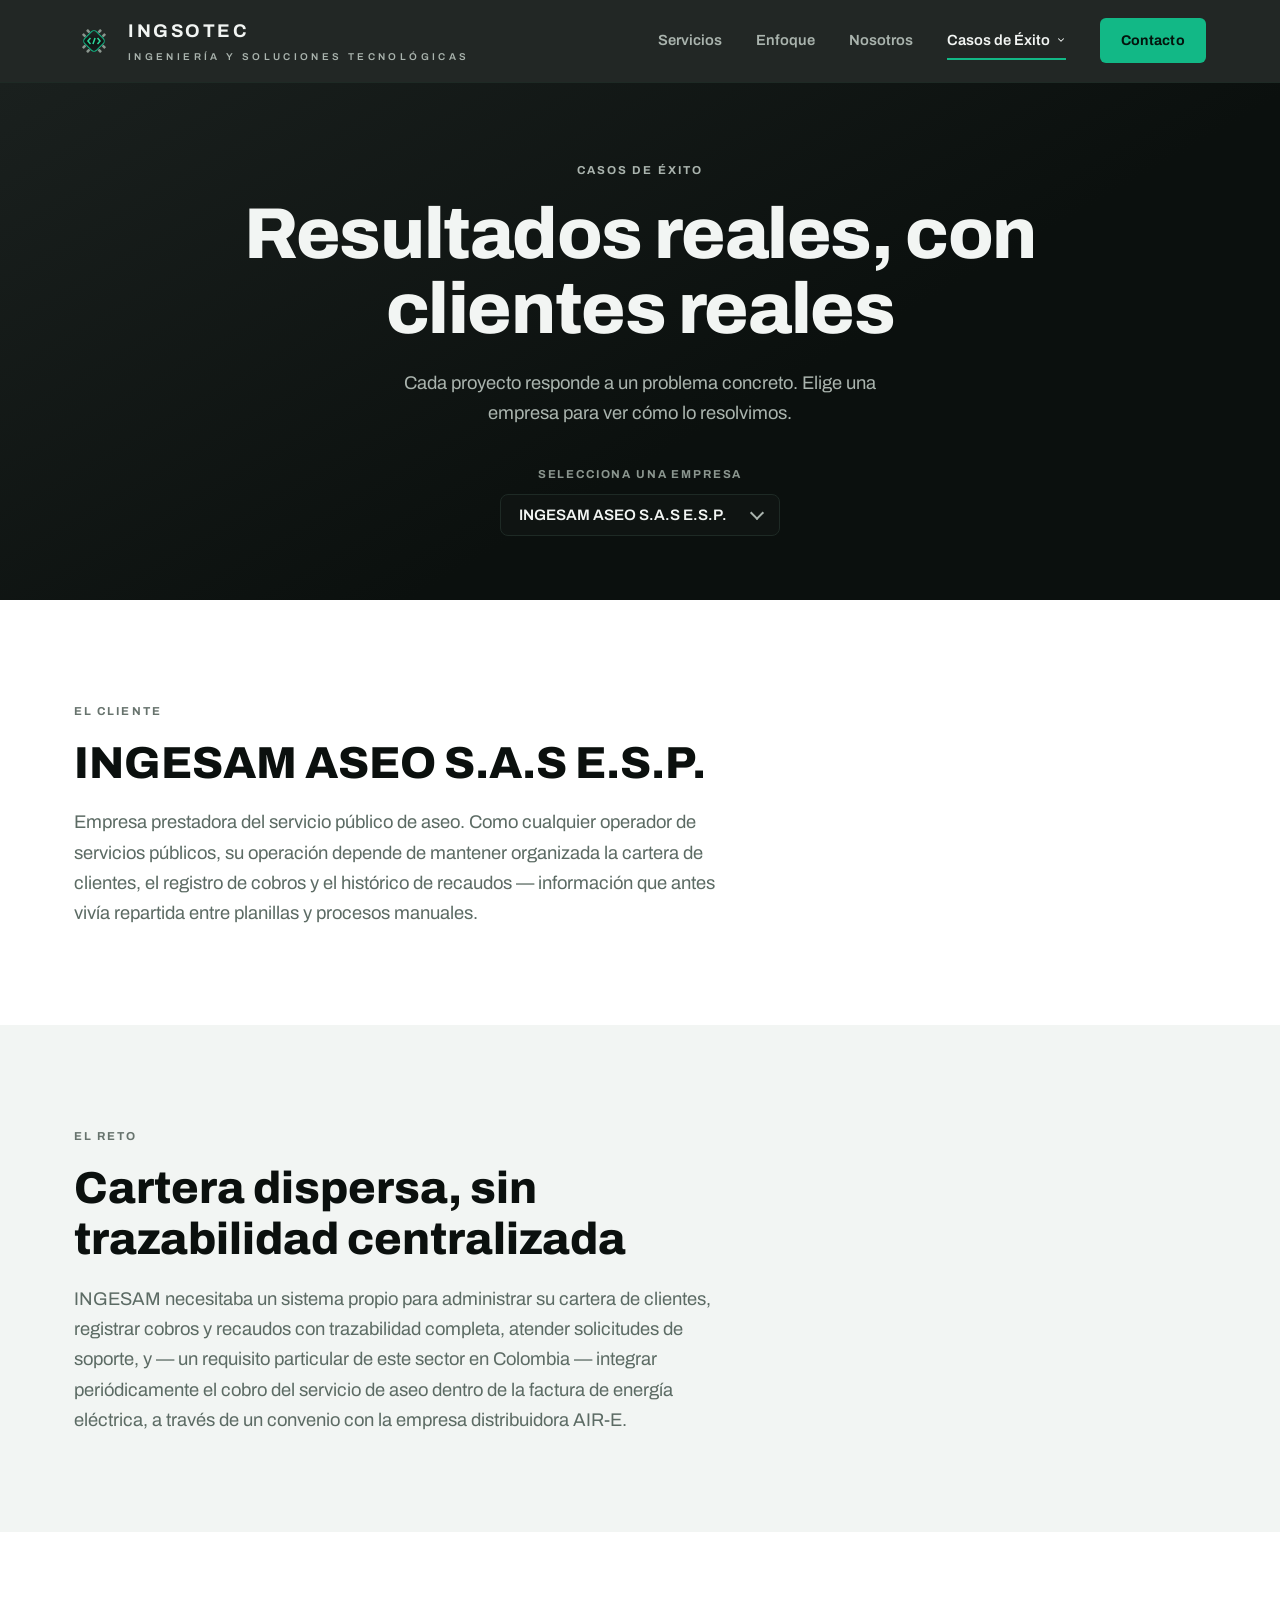
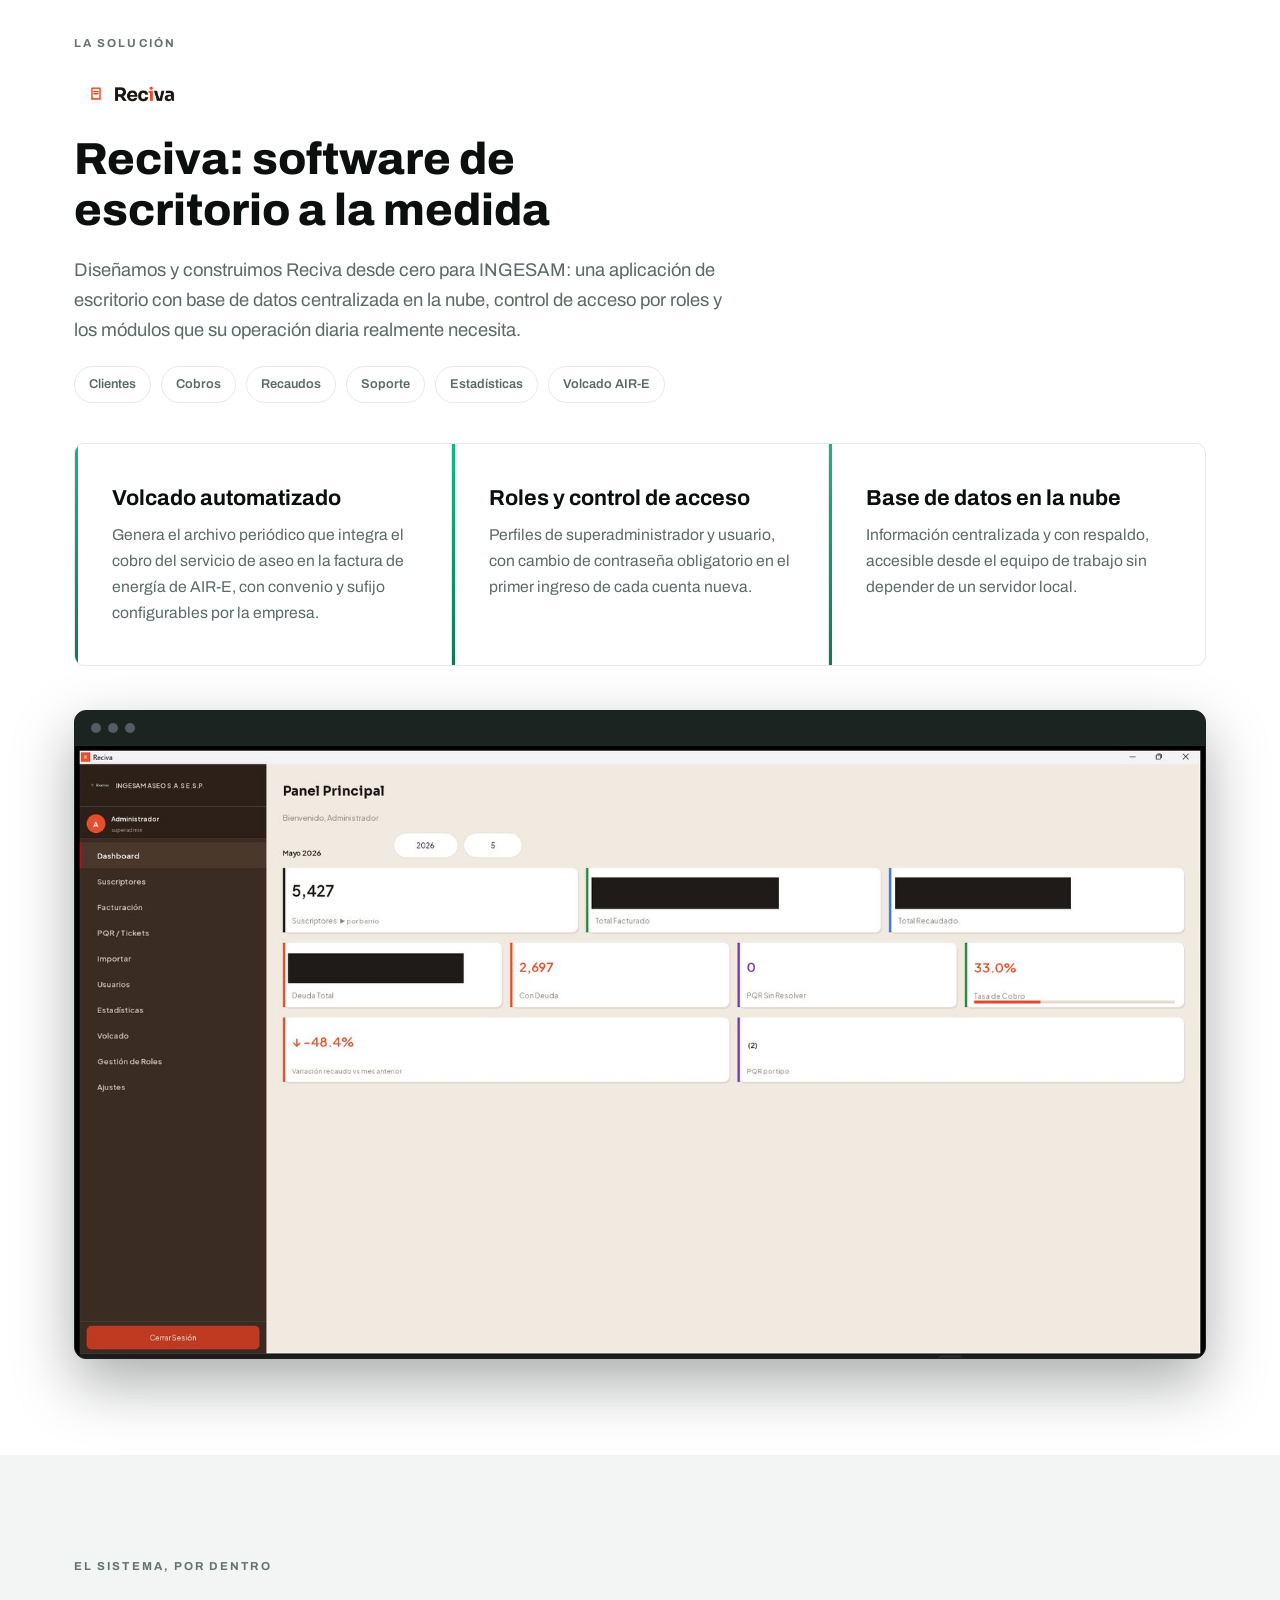
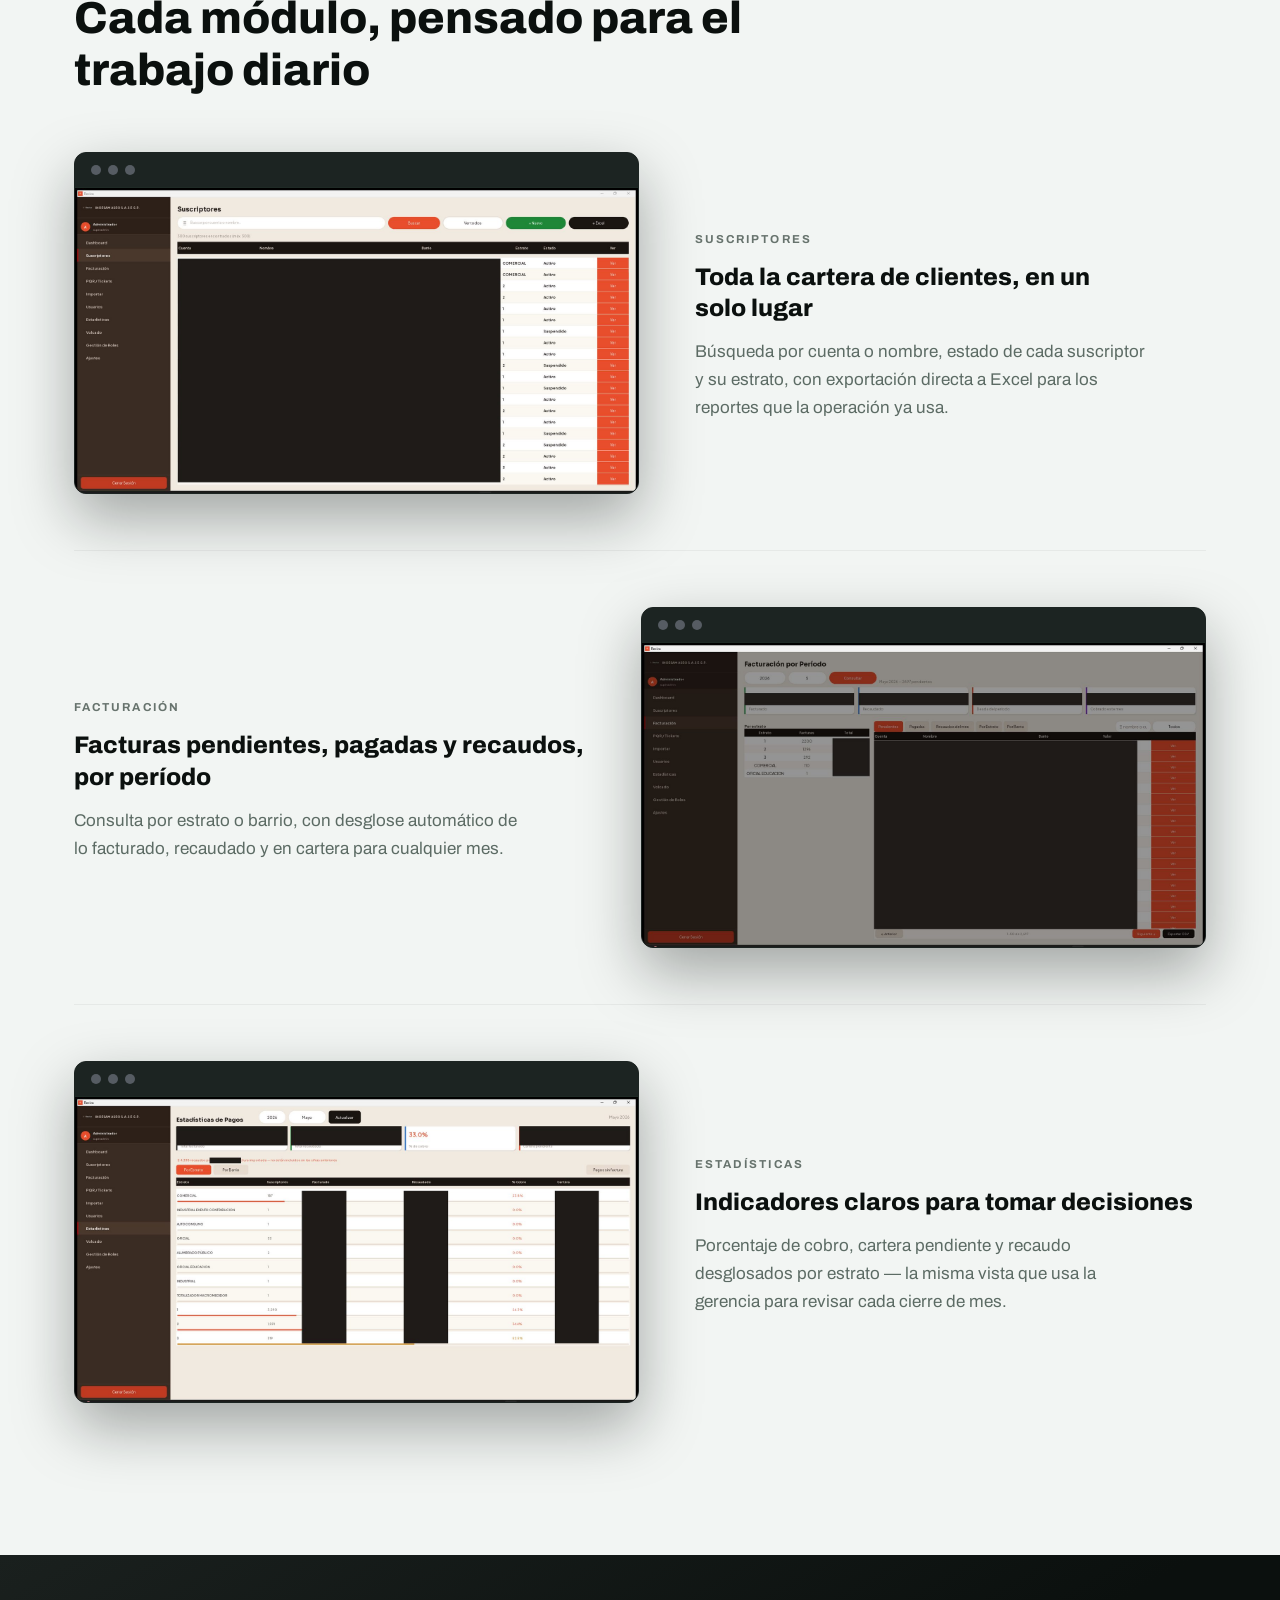
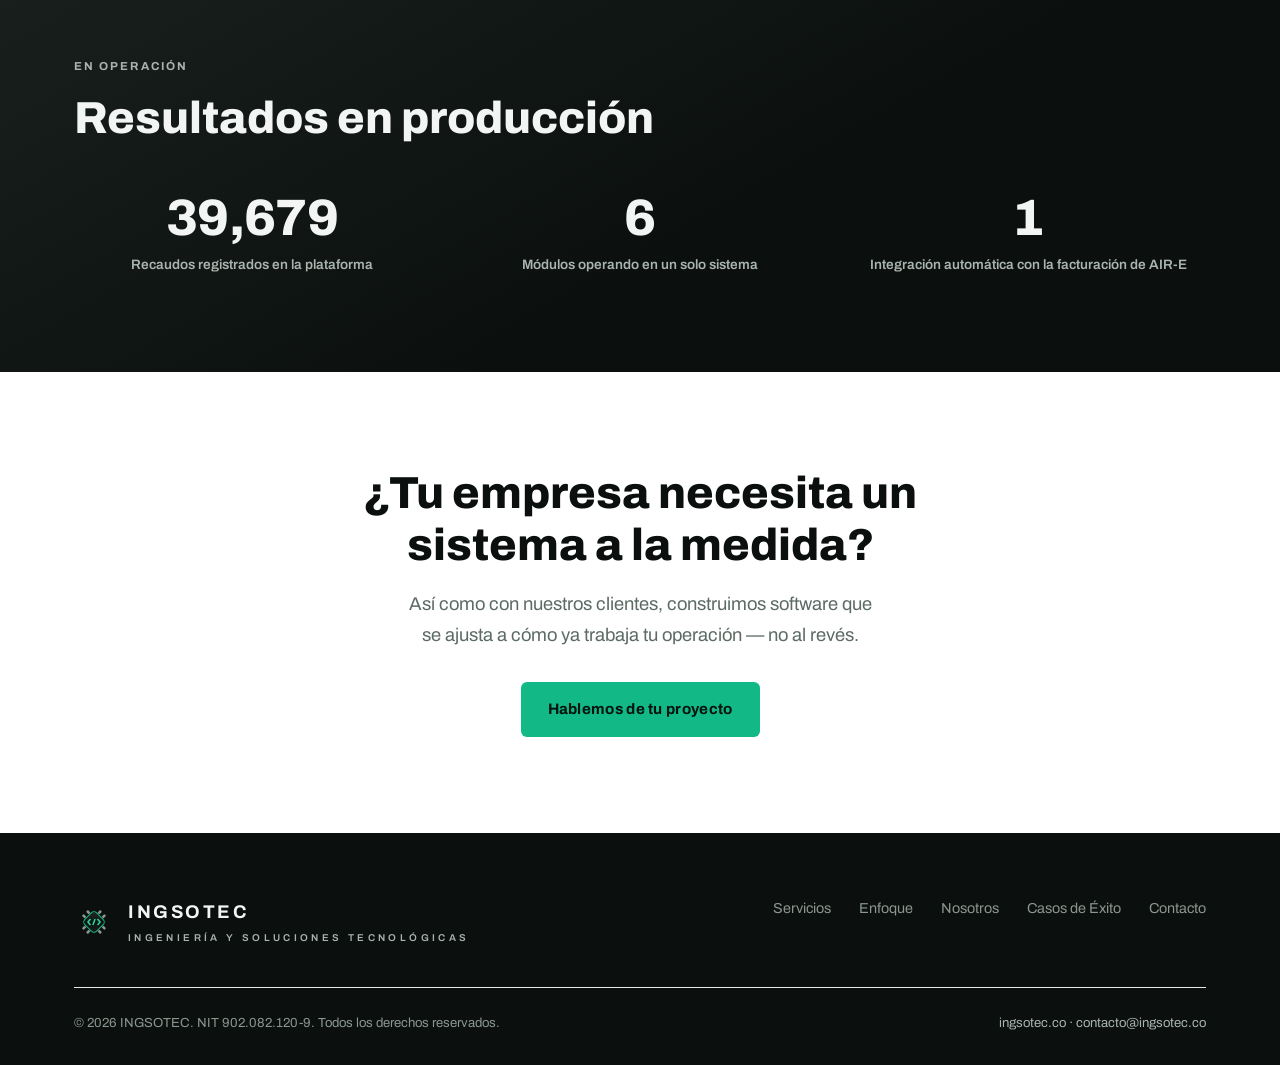
==== commit 8884ded0: "Convertir Casos de Éxito en dropdown desde el header "Casos de Éxito" ahora es un <details>/<summary" ====
--- a/casos-exito.html
+++ b/casos-exito.html
@@ -51,7 +51,15 @@
       <a href="servicios.html">Servicios</a>
       <a href="enfoque.html">Enfoque</a>
       <a href="nosotros.html">Nosotros</a>
-      <a href="casos-exito.html" aria-current="page">Casos de Éxito</a>
+      <details class="nav-dropdown nav-dropdown--current">
+        <summary class="nav-dropdown__trigger">Casos de Éxito
+          <svg class="nav-dropdown__chevron" viewBox="0 0 24 24" fill="none" stroke="currentColor" stroke-width="2.5" stroke-linecap="round" stroke-linejoin="round"><polyline points="6 9 12 15 18 9"/></svg>
+        </summary>
+        <div class="nav-dropdown__menu">
+          <a href="casos-exito.html" class="nav-dropdown__all">Ver todos los casos</a>
+          <a href="casos-exito.html?empresa=ingesam">INGESAM ASEO S.A.S E.S.P.</a>
+        </div>
+      </details>
       <a href="contacto.html" class="btn btn--primary">Contacto</a>
     </nav>
 
--- a/css/styles.css
+++ b/css/styles.css
@@ -262,6 +262,82 @@
 }
 
 .nav .btn--primary { padding: 10px 20px; font-size: 0.88rem; }
+
+/* Dropdown de navegación (Casos de Éxito > empresas) */
+.nav-dropdown {
+  position: relative;
+}
+
+.nav-dropdown__trigger {
+  display: flex;
+  align-items: center;
+  gap: 6px;
+  font-weight: 600;
+  font-size: 0.92rem;
+  color: var(--steel-200);
+  padding: 6px 0;
+  border-bottom: 2px solid transparent;
+  cursor: pointer;
+  list-style: none;
+  user-select: none;
+}
+
+.nav-dropdown__trigger::-webkit-details-marker { display: none; }
+
+.nav-dropdown__trigger:hover,
+.nav-dropdown[open] .nav-dropdown__trigger,
+.nav-dropdown--current .nav-dropdown__trigger {
+  color: var(--text-on-dark);
+  border-bottom-color: var(--em-base);
+}
+
+.nav-dropdown__chevron {
+  width: 10px;
+  height: 10px;
+  flex-shrink: 0;
+  transition: transform 0.15s ease;
+}
+
+.nav-dropdown[open] .nav-dropdown__chevron { transform: rotate(180deg); }
+
+.nav-dropdown__menu {
+  position: absolute;
+  top: calc(100% + 14px);
+  left: 0;
+  min-width: 240px;
+  background: var(--ink-850);
+  border: 1px solid var(--line-dark);
+  border-radius: 10px;
+  padding: 8px;
+  box-shadow: 0 20px 40px rgba(0, 0, 0, 0.4);
+  z-index: 30;
+}
+
+.nav-dropdown__menu a {
+  display: block;
+  padding: 10px 12px;
+  border-radius: 6px;
+  font-size: 0.9rem;
+  font-weight: 600;
+  color: var(--steel-200);
+}
+
+.nav-dropdown__menu a:hover {
+  background: var(--ink-800);
+  color: var(--text-on-dark);
+}
+
+.nav-dropdown__menu .nav-dropdown__all {
+  font-size: 0.72rem;
+  font-weight: 700;
+  letter-spacing: 0.1em;
+  text-transform: uppercase;
+  color: var(--steel-300);
+  border-bottom: 1px solid var(--line-dark);
+  border-radius: 0;
+  margin-bottom: 4px;
+  padding-bottom: 10px;
+}
 
 .nav-toggle {
   display: none;
@@ -847,6 +923,13 @@
     gap: 18px;
   }
   .site-header.is-open .nav .btn--primary { align-self: flex-start; }
+  .site-header.is-open .nav-dropdown { width: 100%; }
+  .site-header.is-open .nav-dropdown__menu {
+    position: static;
+    margin-top: 10px;
+    box-shadow: none;
+    width: 100%;
+  }
 }
 
 @media (max-width: 560px) {
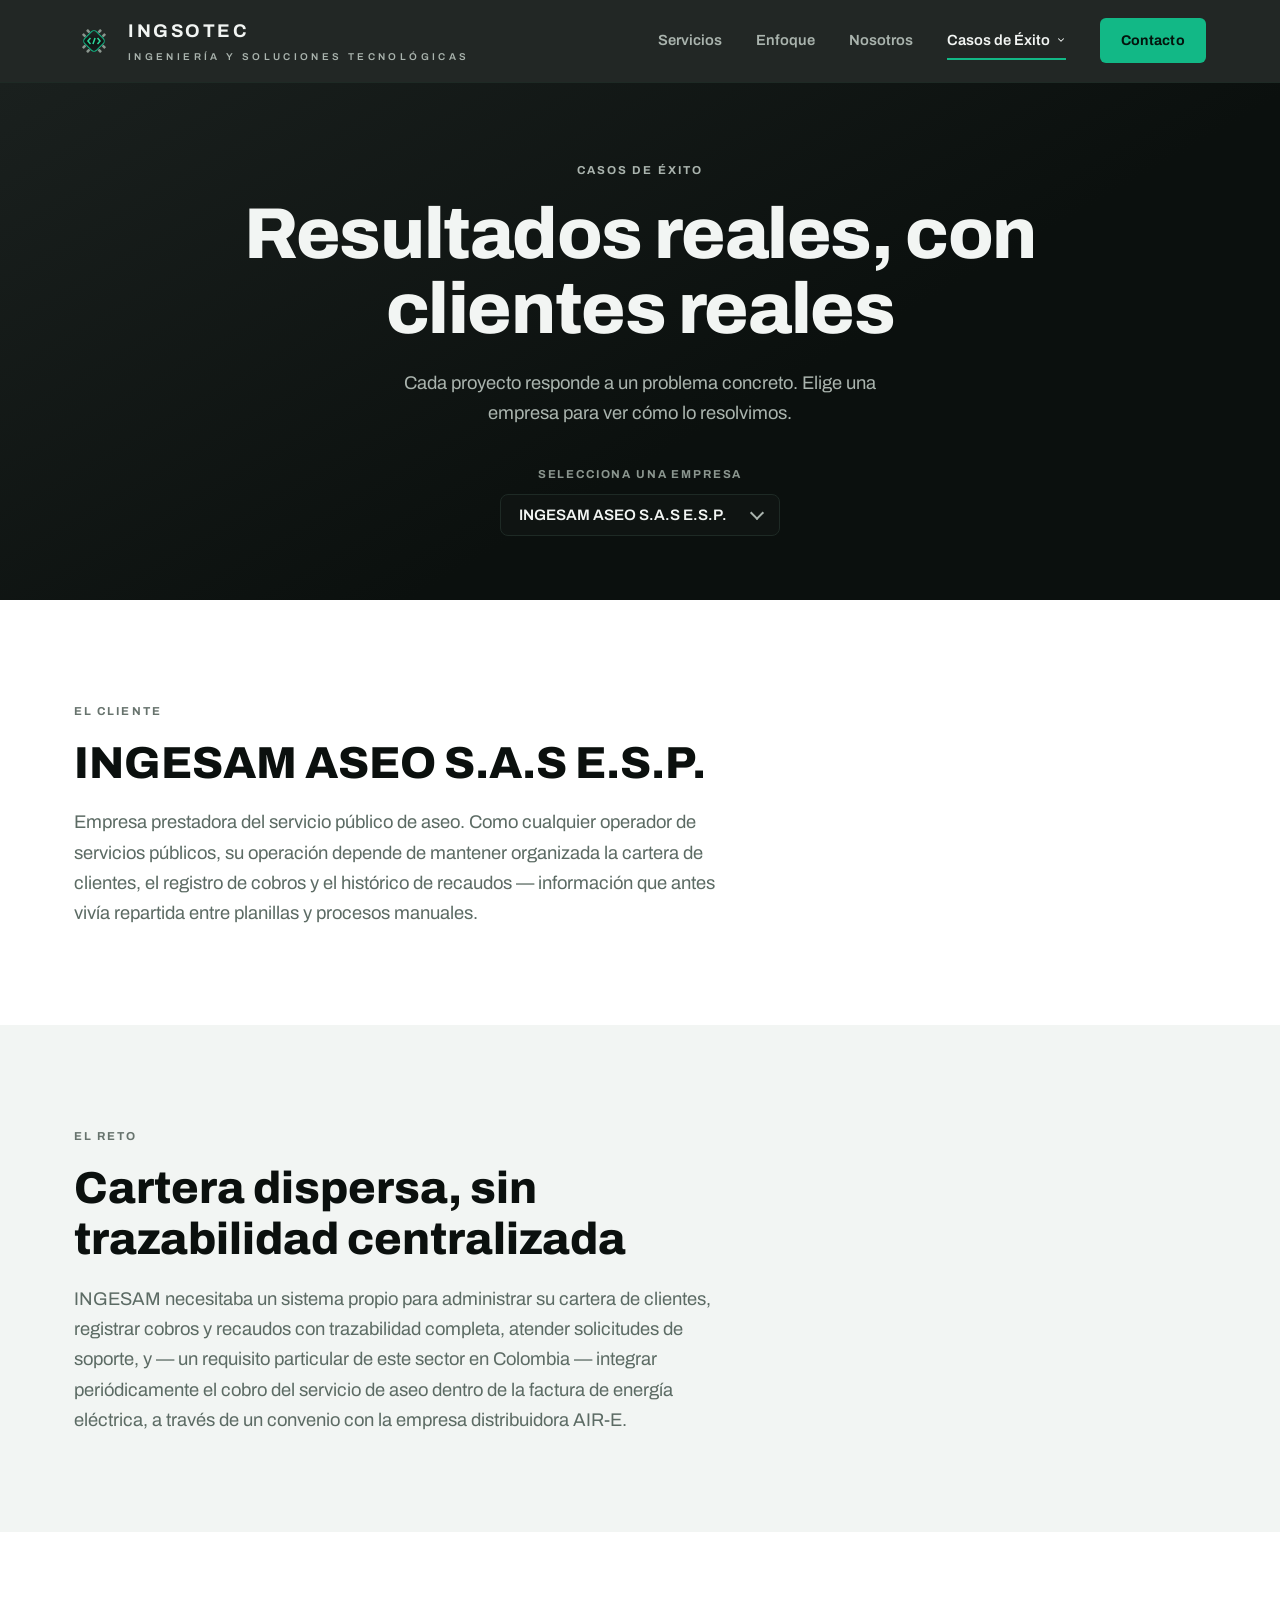
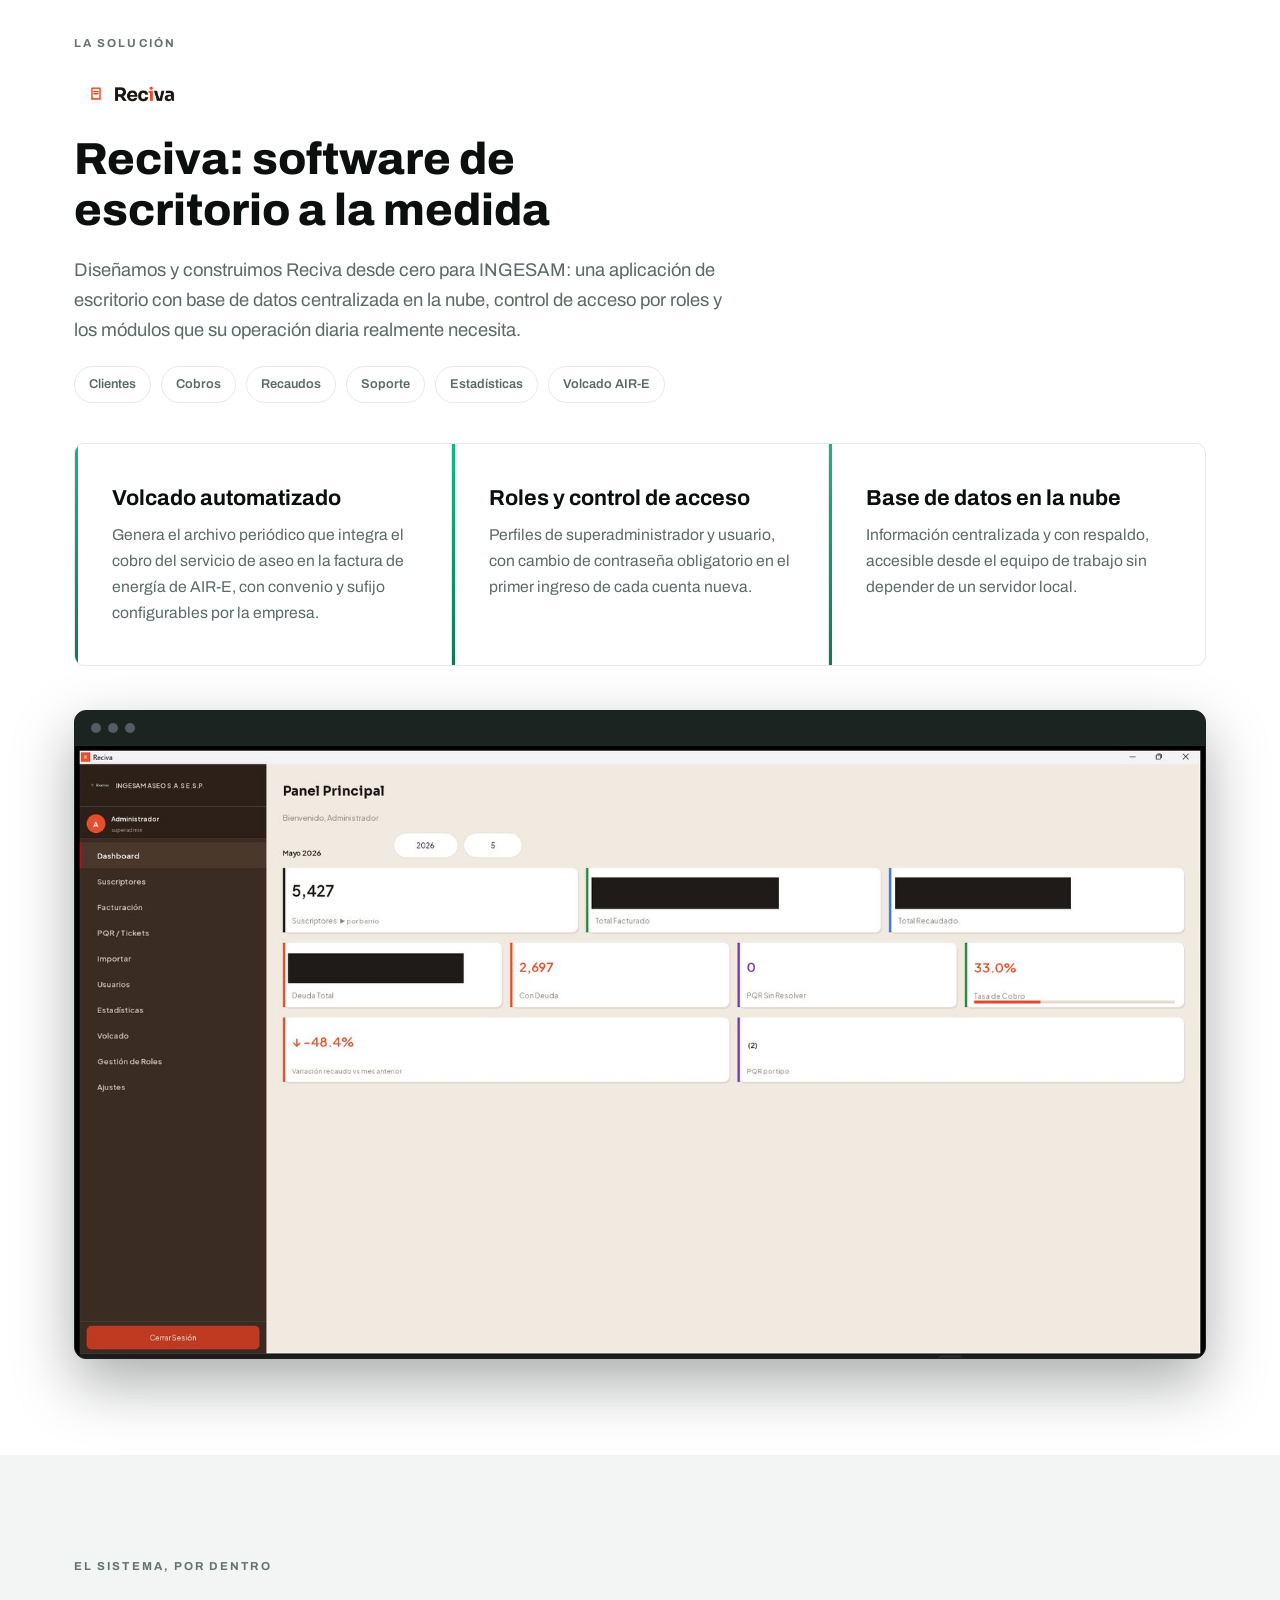
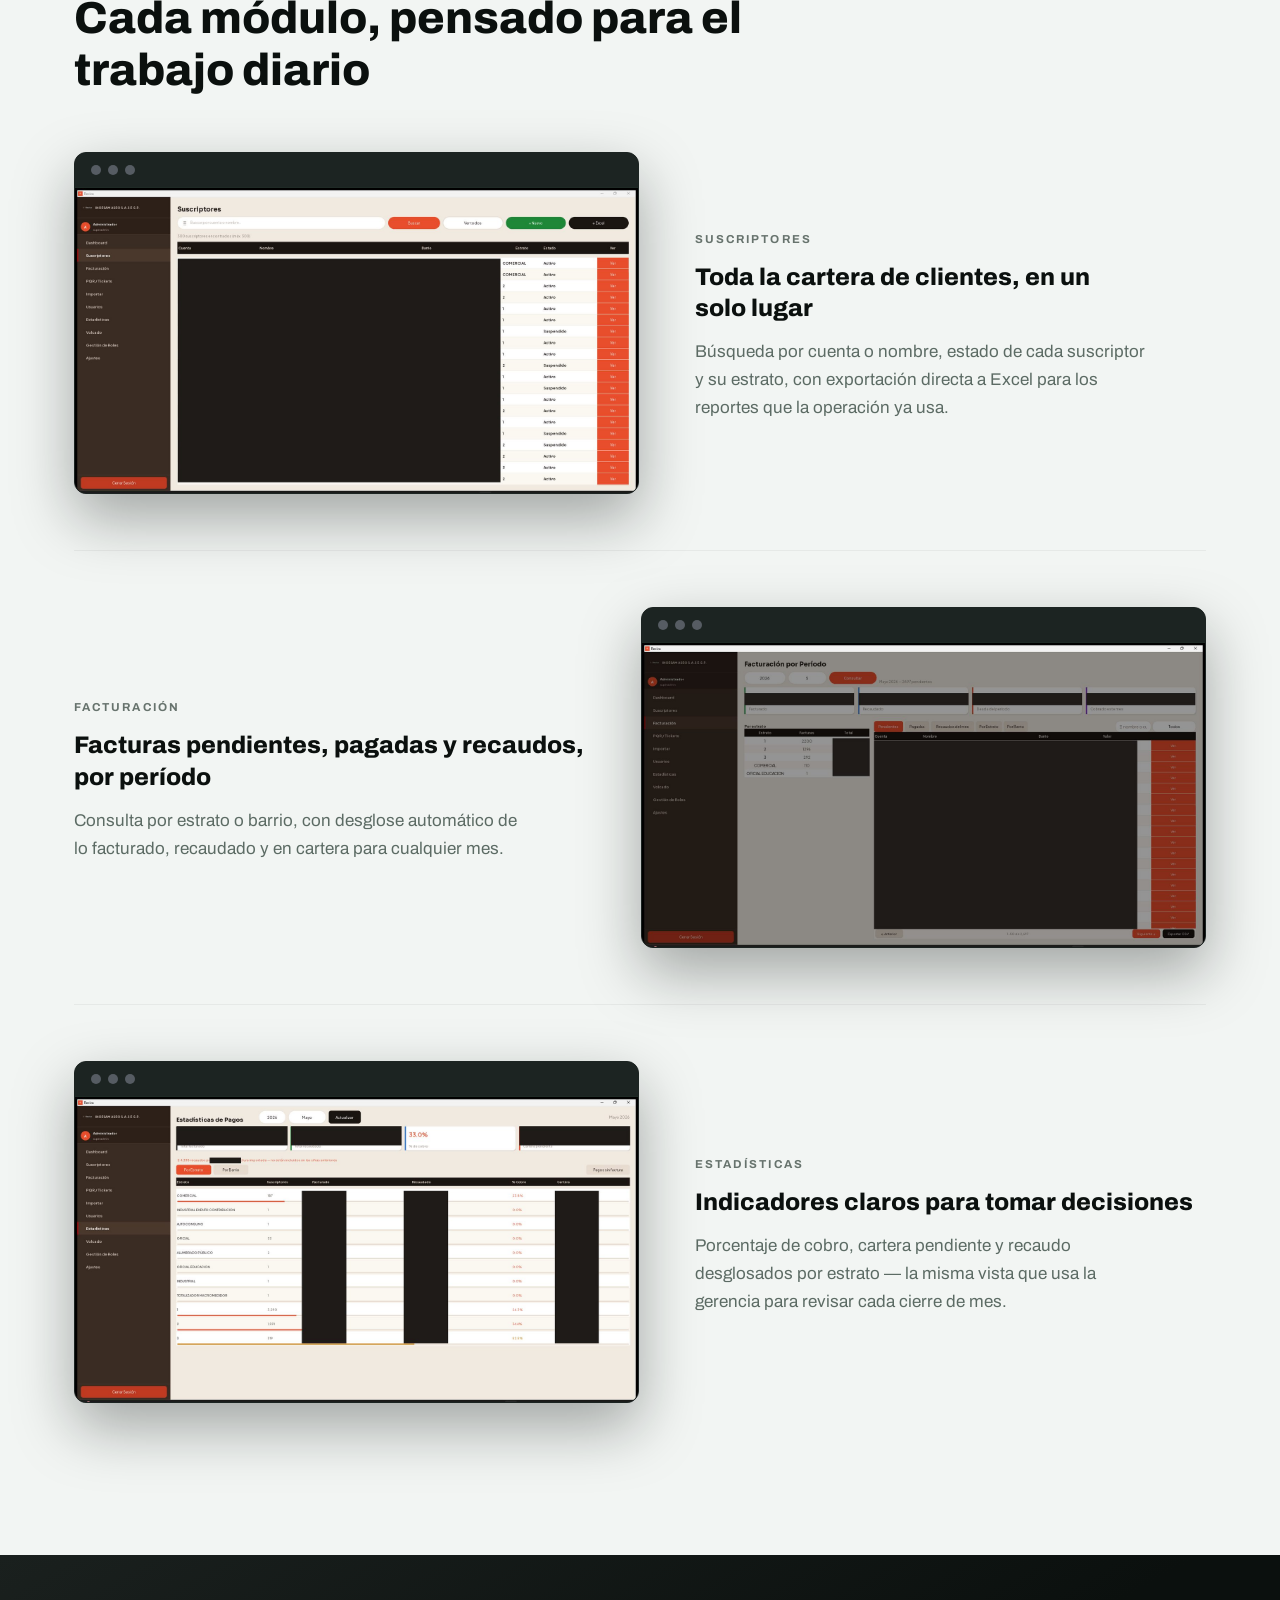
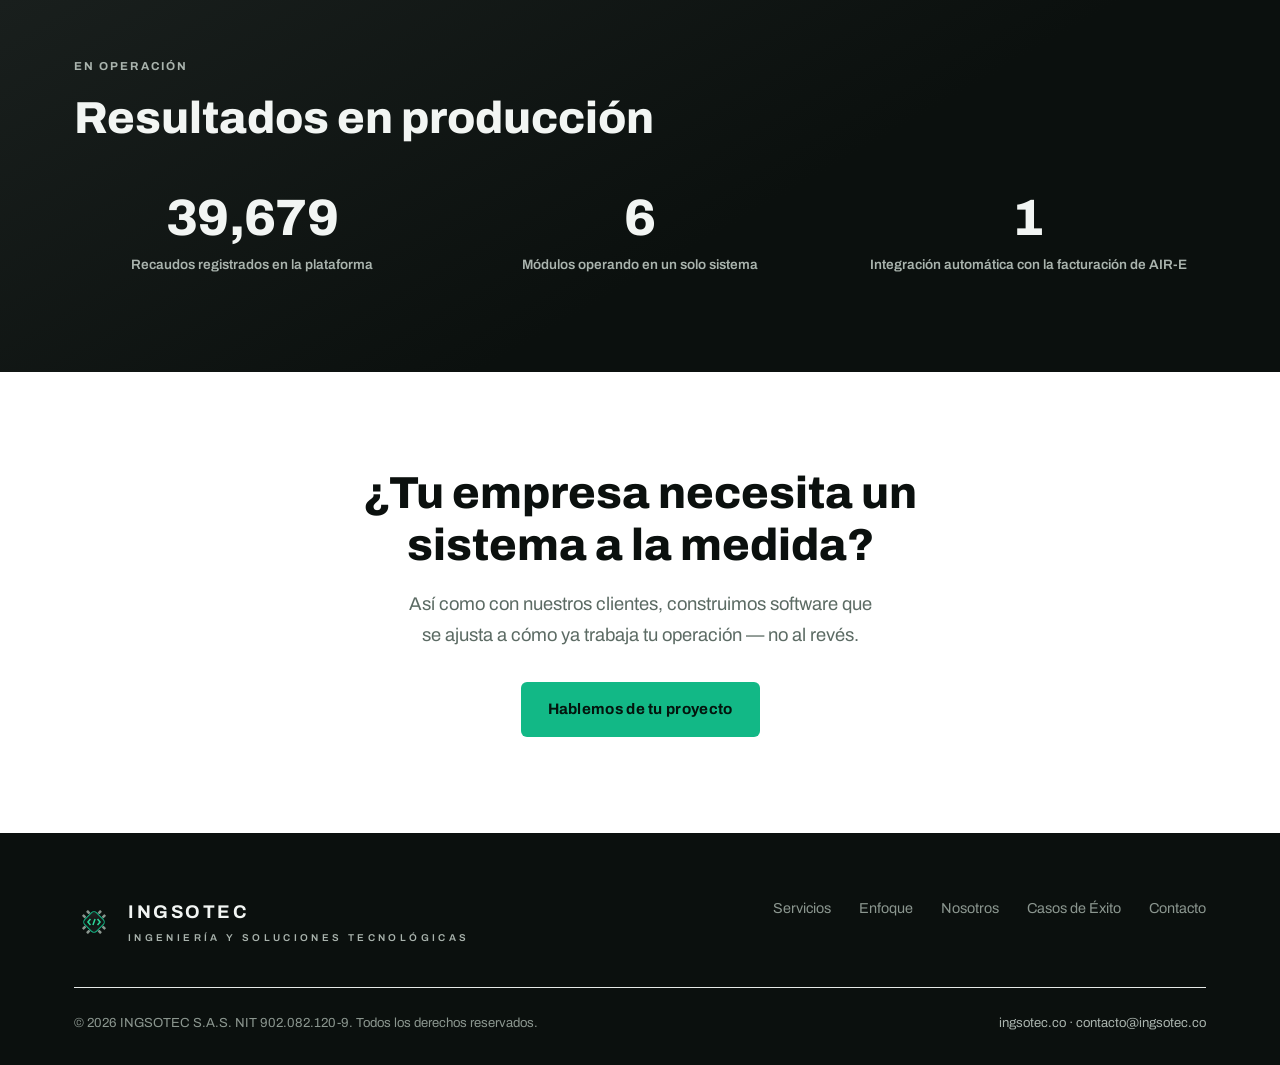
==== commit 81380801: "Actualizar página de Servicios con el portafolio real (5 servicios) Reemplaza las 3 tarjetas genéric" ====
--- a/casos-exito.html
+++ b/casos-exito.html
@@ -293,7 +293,7 @@
     </div>
     <hr class="hairline">
     <div class="footer-bottom">
-      <span class="footer-legal">© 2026 INGSOTEC. NIT 902.082.120-9. Todos los derechos reservados.</span>
+      <span class="footer-legal">© 2026 INGSOTEC S.A.S. NIT 902.082.120-9. Todos los derechos reservados.</span>
       <span>ingsotec.co · contacto@ingsotec.co</span>
     </div>
   </div>
--- a/css/styles.css
+++ b/css/styles.css
@@ -730,6 +730,49 @@
 .case-select-control select:focus {
   outline: none;
   border-color: var(--em-base);
+}
+
+/* ---------- Lista numerada de servicios ---------- */
+
+.service-list {
+  margin-top: 8px;
+  border-top: 1px solid var(--line);
+}
+
+.service-item {
+  display: grid;
+  grid-template-columns: 64px 1fr;
+  gap: 24px;
+  padding: 36px 0;
+  border-bottom: 1px solid var(--line);
+}
+
+.service-item__num {
+  font-weight: 800;
+  font-size: 1.7rem;
+  line-height: 1;
+  color: var(--em-deep);
+}
+
+.service-item__body h3 { margin-bottom: 8px; }
+
+.service-item__body p {
+  color: var(--text-on-light-muted);
+  max-width: 64ch;
+}
+
+.service-quote-tag {
+  display: inline-block;
+  margin-top: 14px;
+  font-weight: 700;
+  font-size: 0.72rem;
+  letter-spacing: 0.12em;
+  text-transform: uppercase;
+  color: var(--em-deep);
+}
+
+@media (max-width: 560px) {
+  .service-item { grid-template-columns: 1fr; gap: 8px; }
 }
 
 /* ---------- Timeline / Enfoque ---------- */
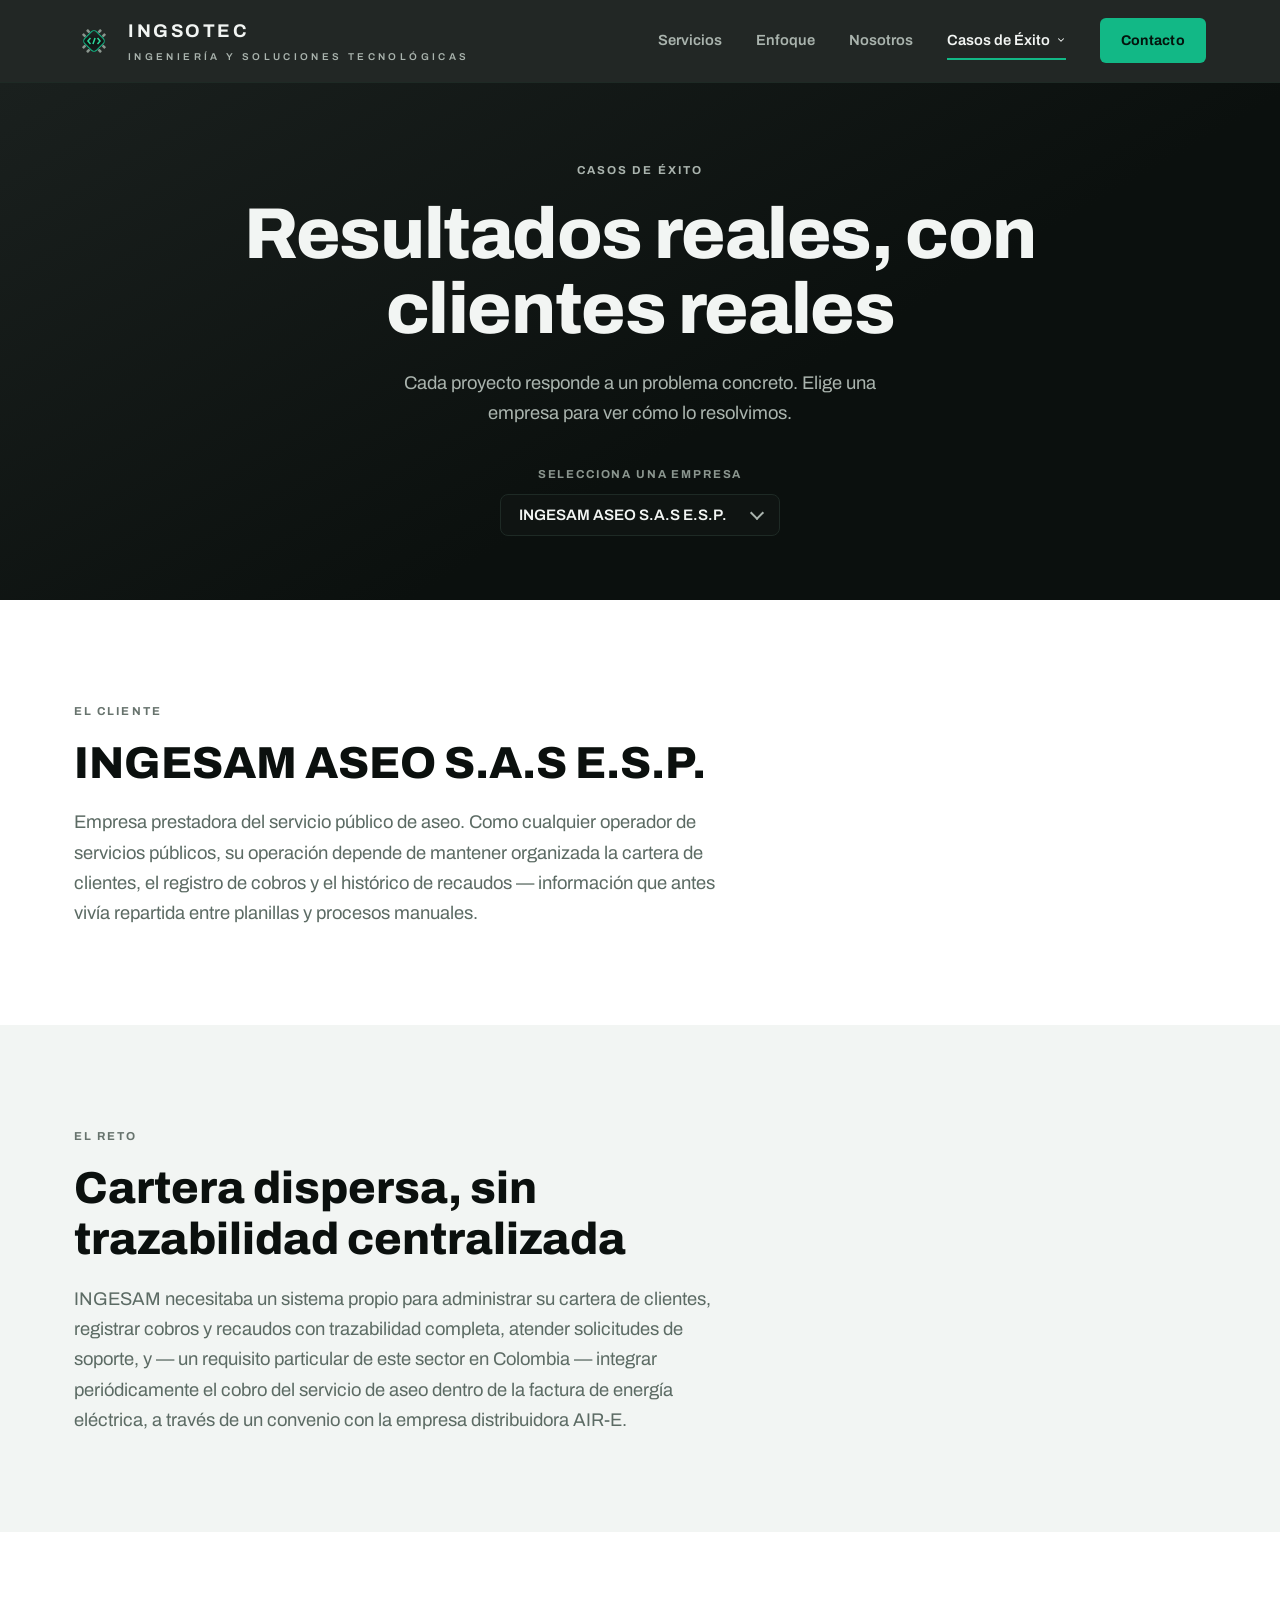
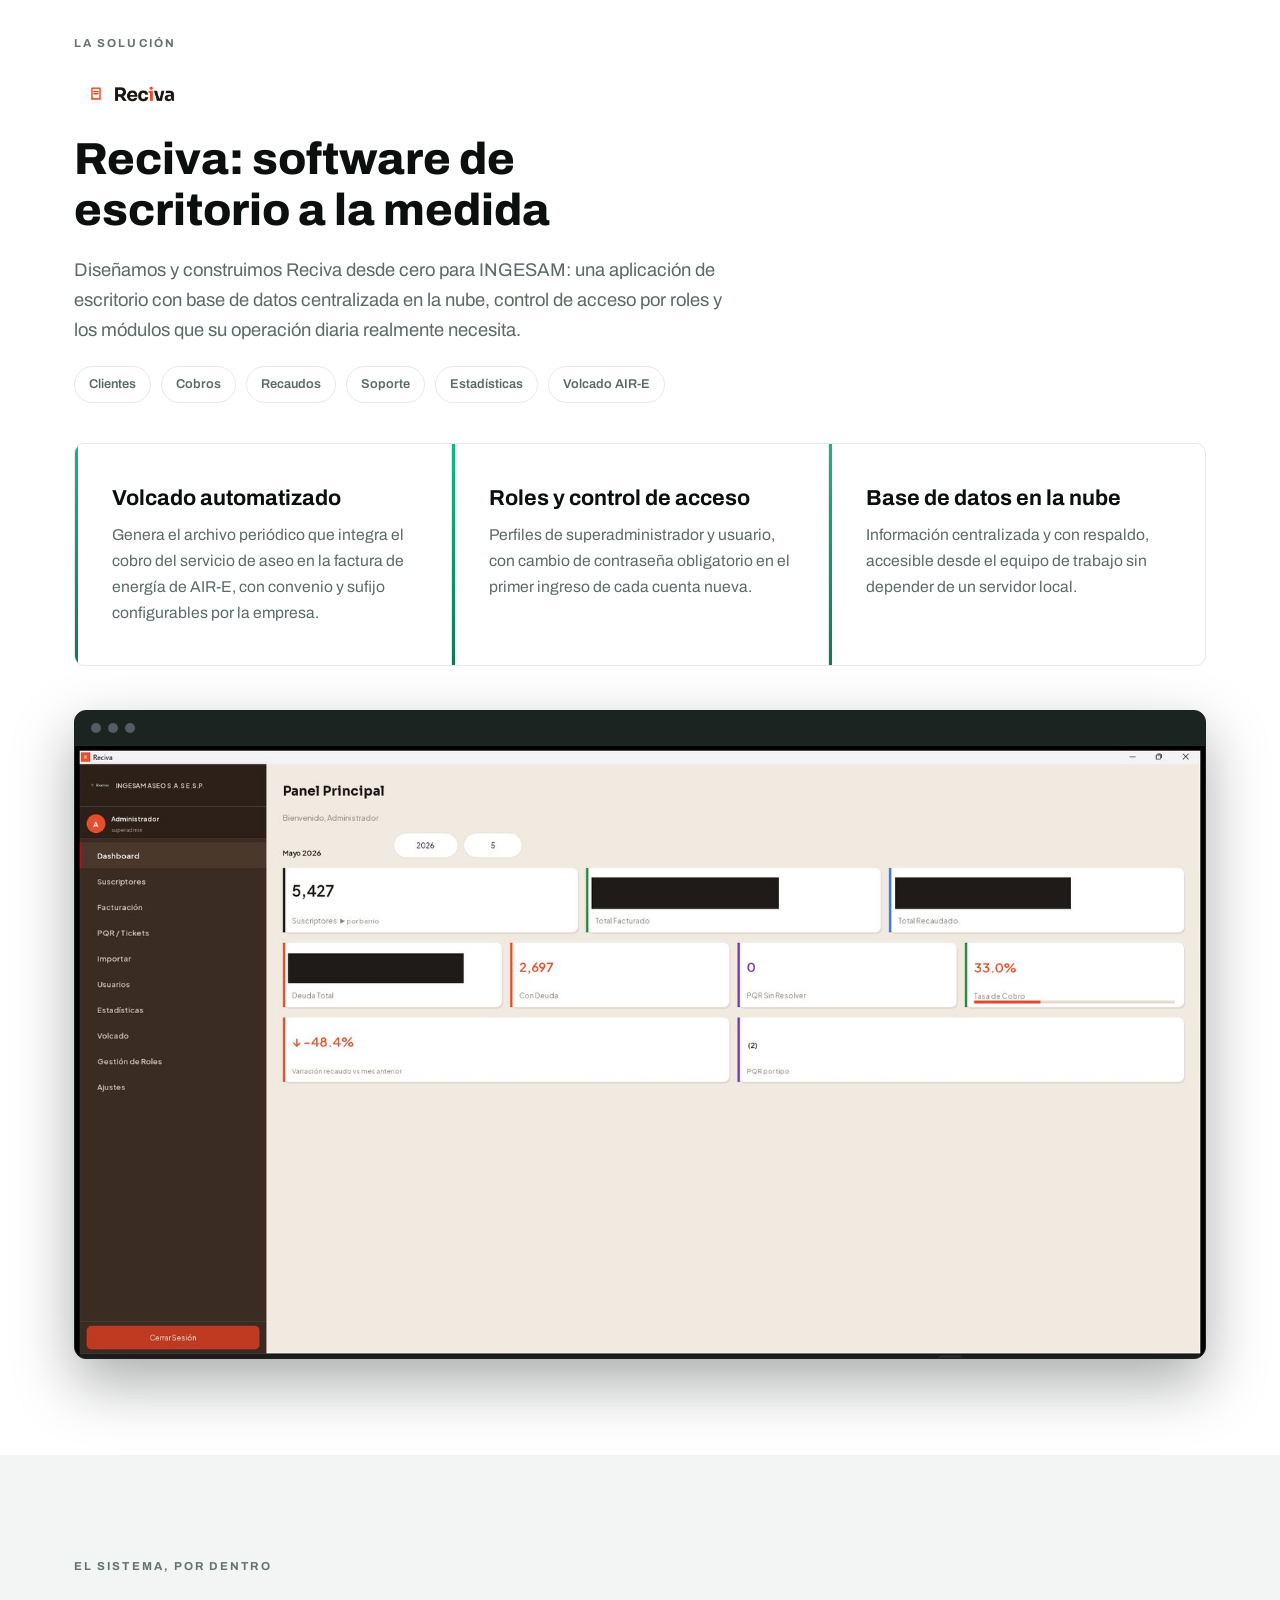
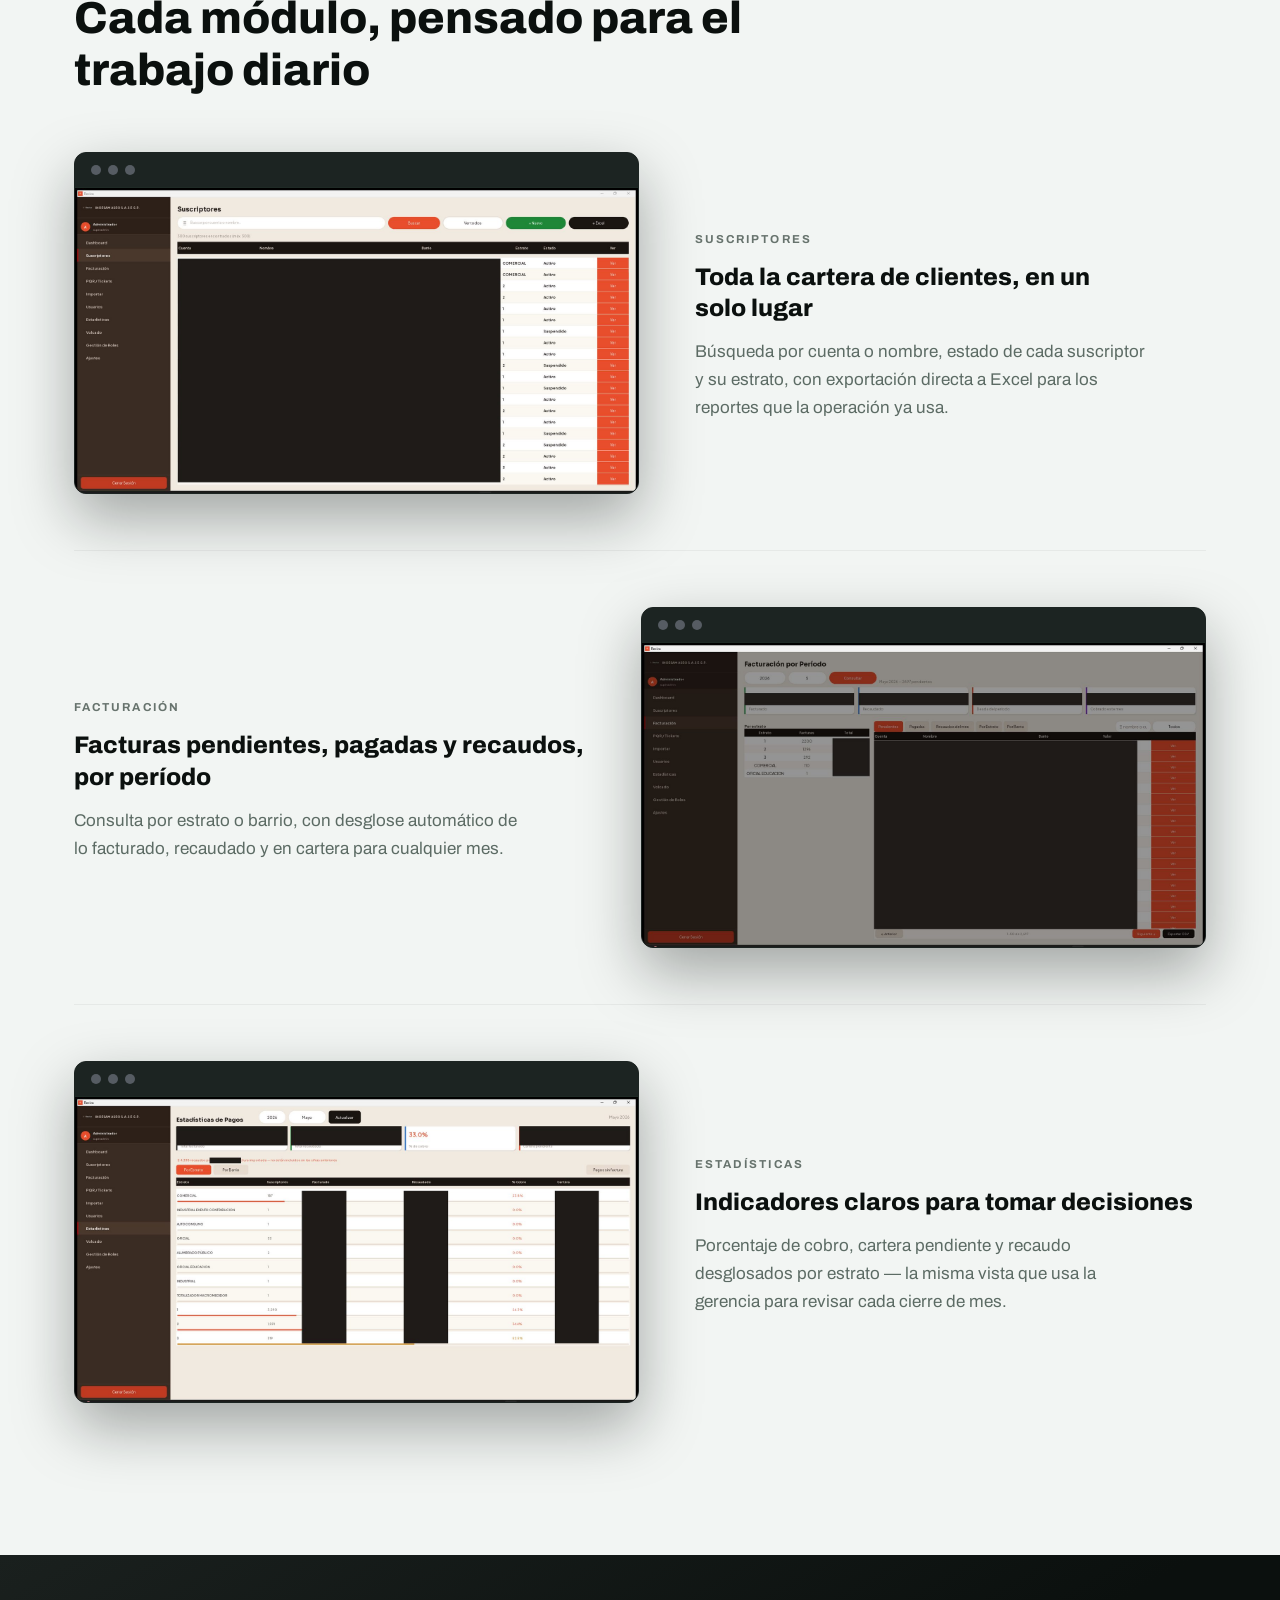
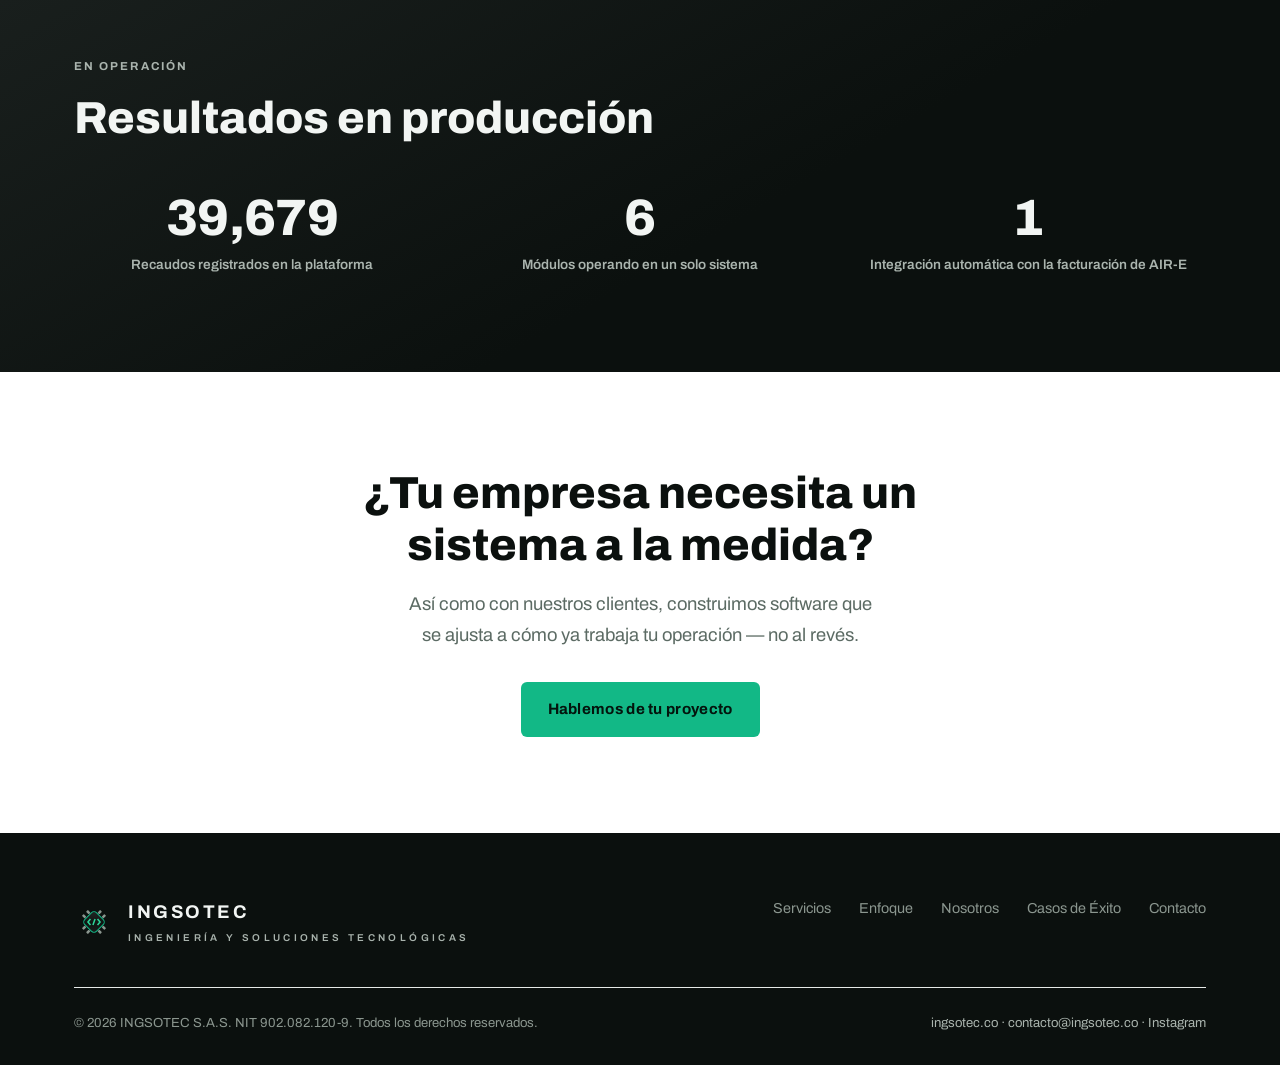
==== commit 5f277548: "Anexar cuenta de Instagram en footer y pagina de contacto" ====
--- a/casos-exito.html
+++ b/casos-exito.html
@@ -294,7 +294,7 @@
     <hr class="hairline">
     <div class="footer-bottom">
       <span class="footer-legal">© 2026 INGSOTEC S.A.S. NIT 902.082.120-9. Todos los derechos reservados.</span>
-      <span>ingsotec.co · contacto@ingsotec.co</span>
+      <span>ingsotec.co · contacto@ingsotec.co · <a href="https://www.instagram.com/ingsotec.co" target="_blank" rel="noopener">Instagram</a></span>
     </div>
   </div>
 </footer>
--- a/css/styles.css
+++ b/css/styles.css
@@ -890,6 +890,16 @@
 
 .field textarea { resize: vertical; min-height: 110px; }
 
+.form-status {
+  margin-top: 16px;
+  font-size: 0.9rem;
+  font-weight: 600;
+  min-height: 1.2em;
+}
+
+.form-status--ok { color: var(--em-deep); }
+.form-status--error { color: #b3413a; }
+
 /* ---------- Footer ---------- */
 
 .site-footer {
@@ -932,6 +942,8 @@
 .footer-bottom .footer-legal {
   color: var(--steel-300);
 }
+
+.footer-bottom a:hover { color: var(--em-soft); }
 
 /* ---------- Responsive ---------- */
 
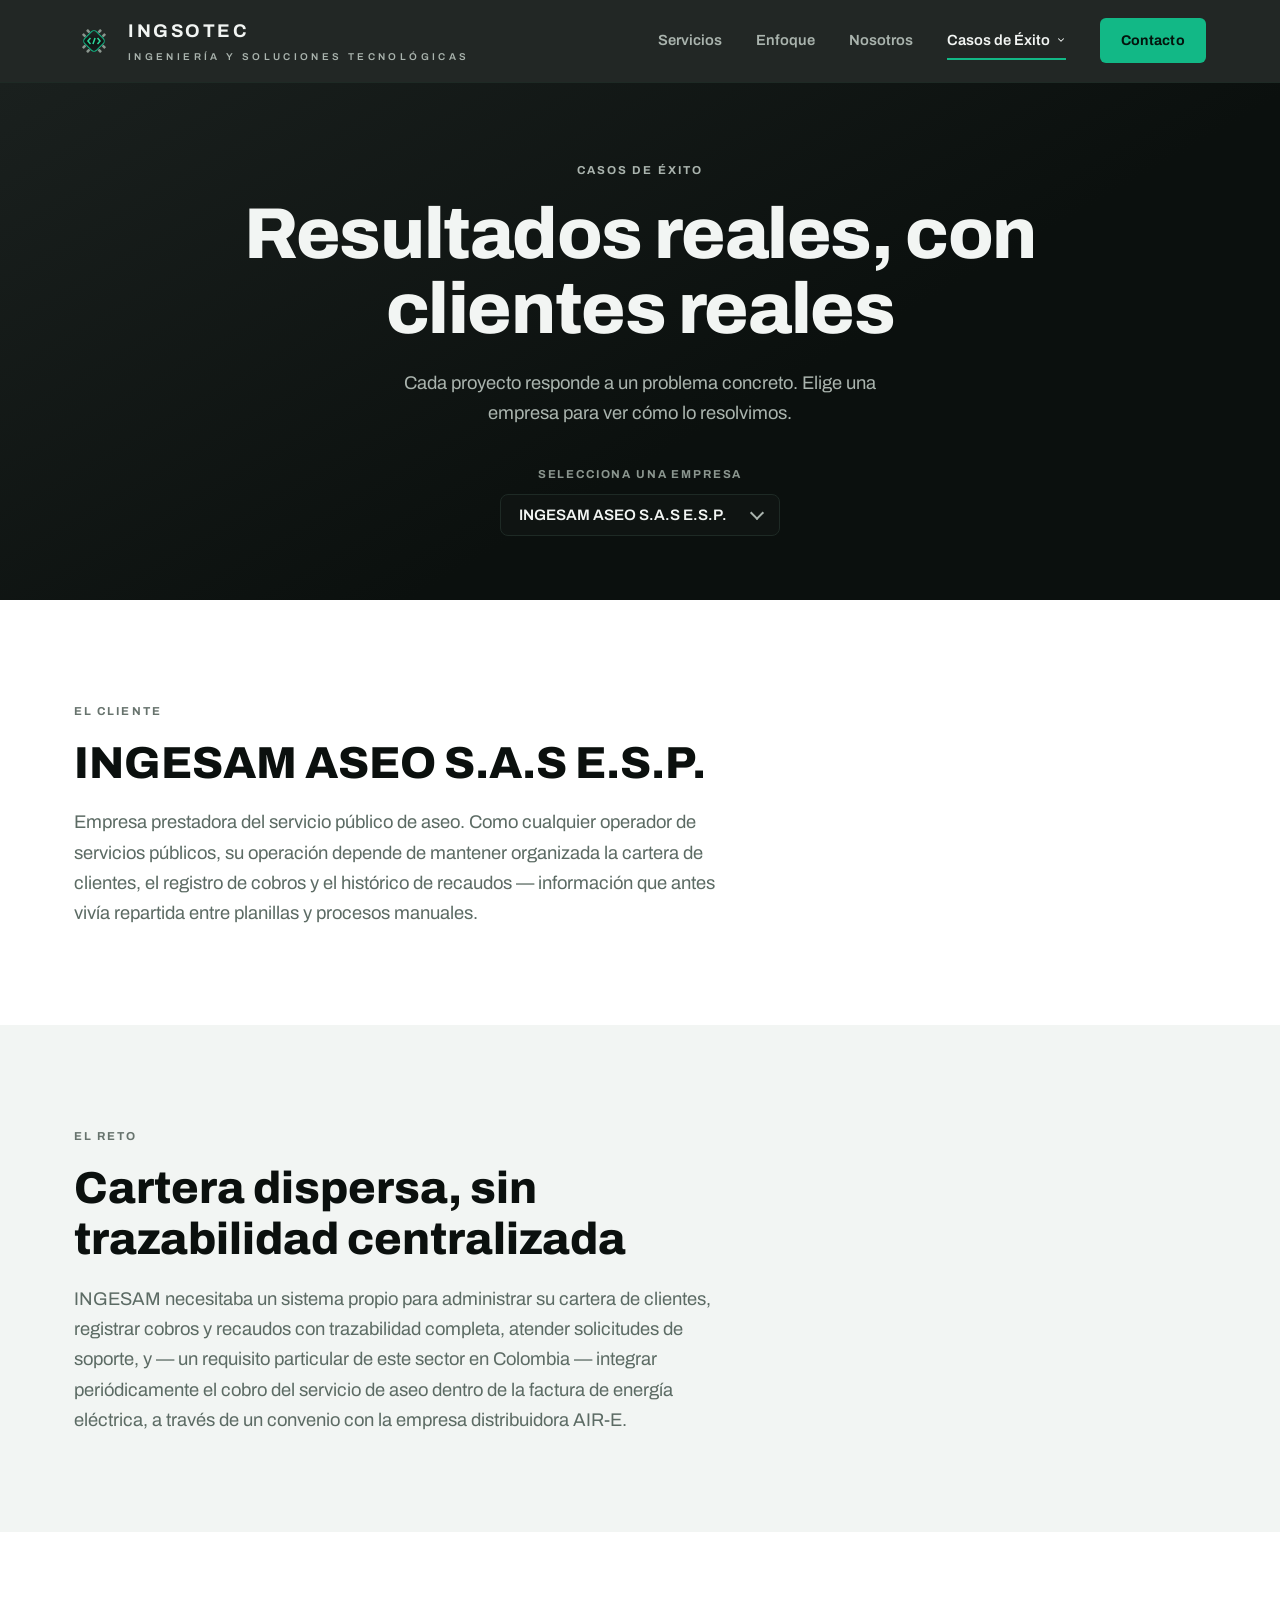
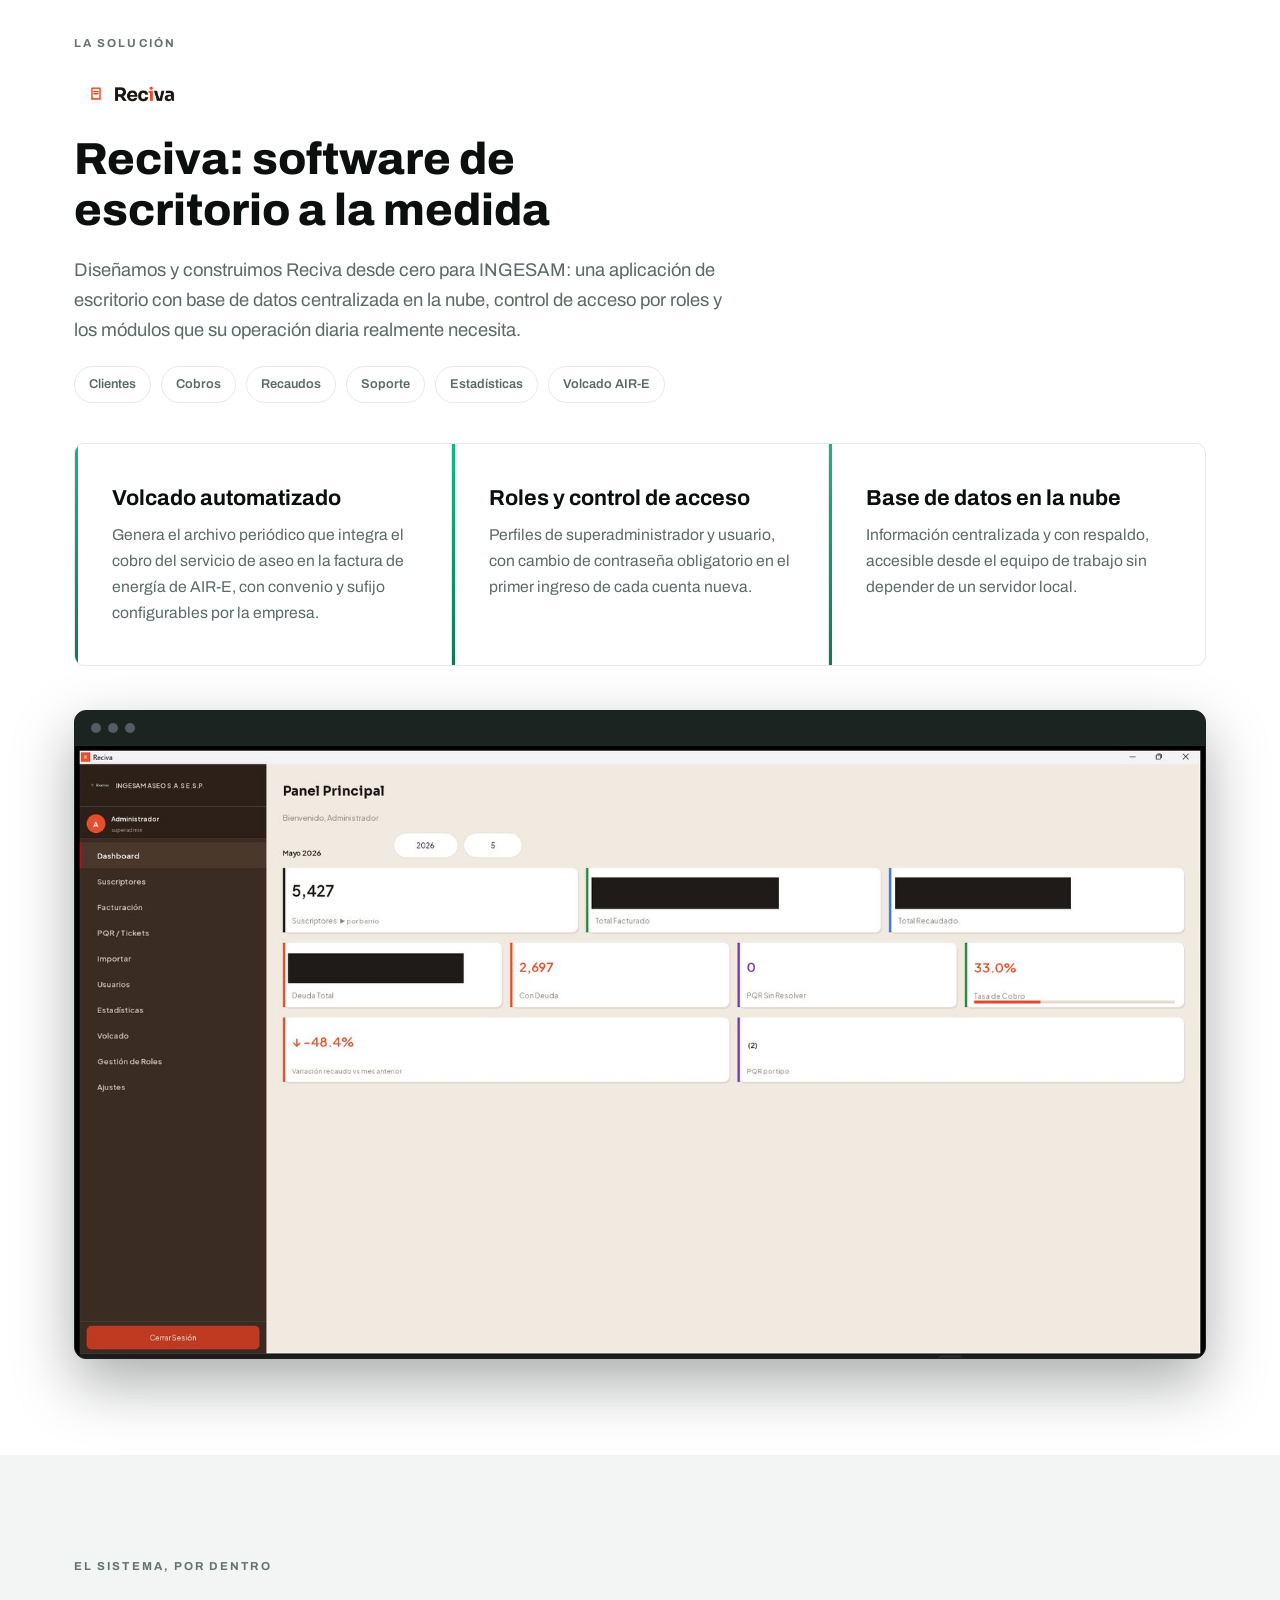
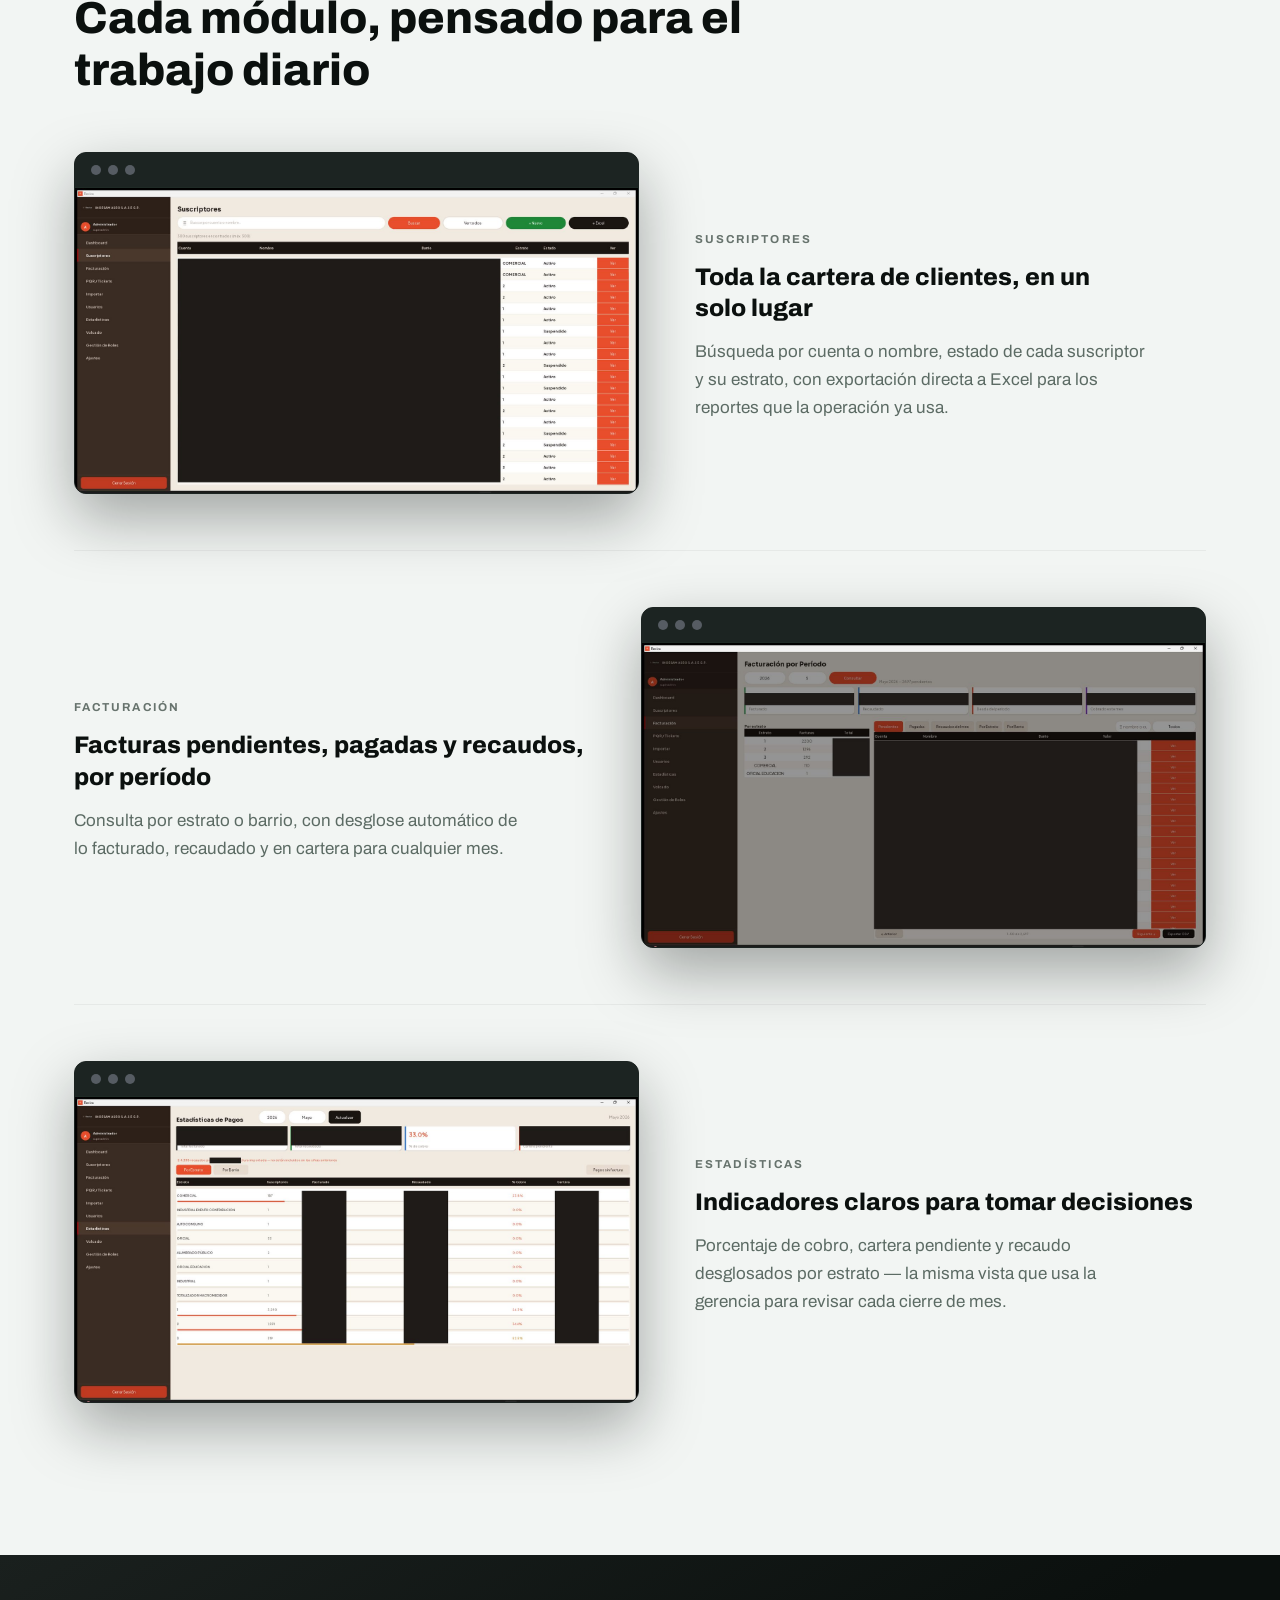
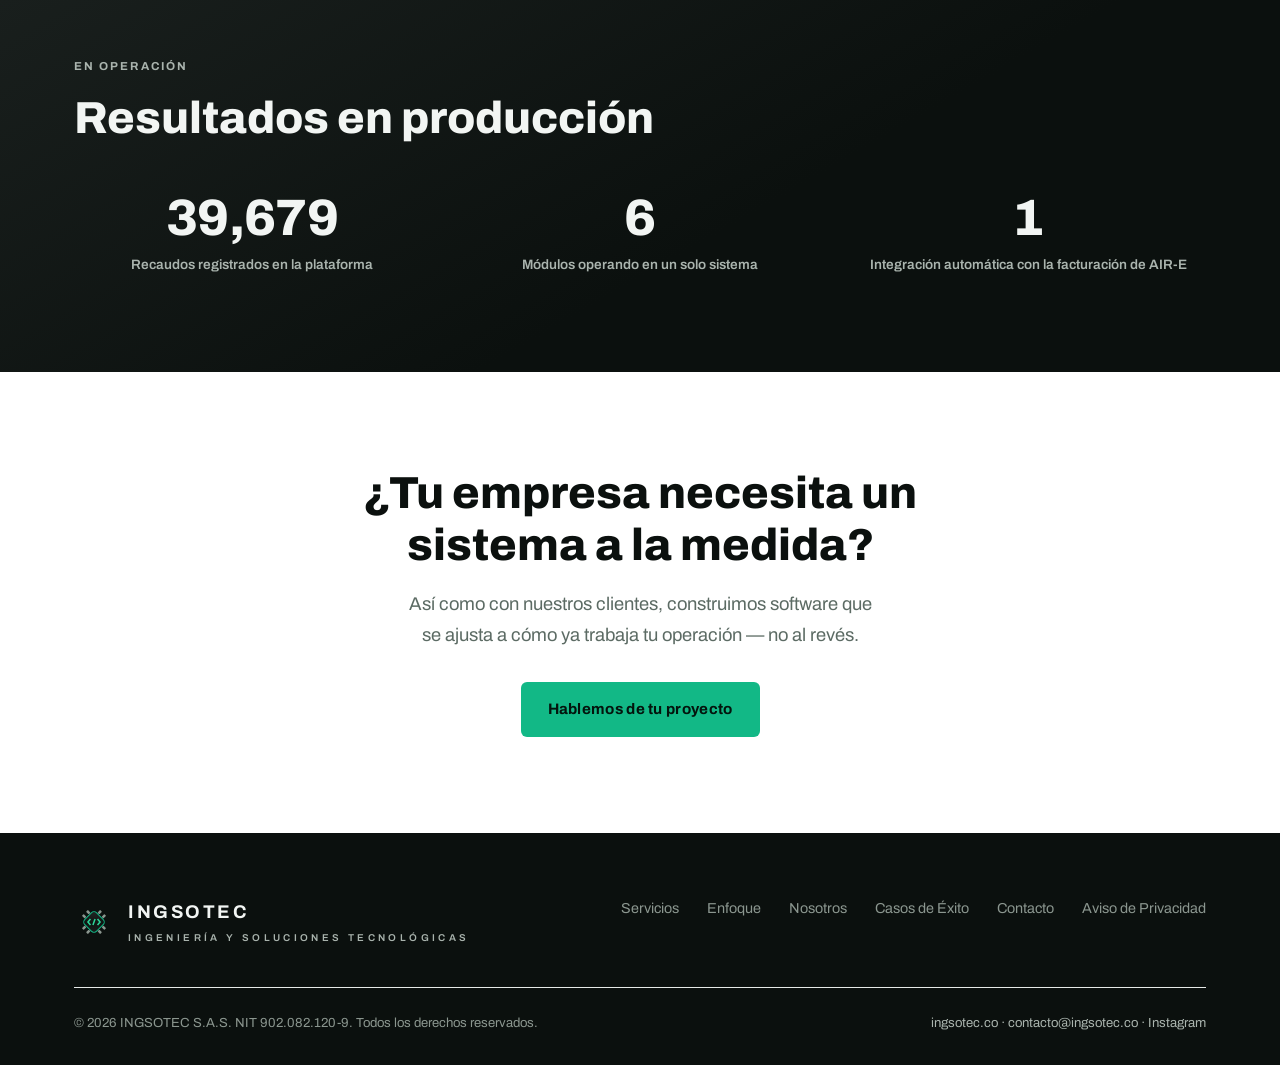
==== commit 8354500d: "Añade SEO, accesibilidad y páginas legales/error faltantes - robots.txt, sitemap.xml y site.webmanif" ====
--- a/casos-exito.html
+++ b/casos-exito.html
@@ -5,14 +5,56 @@
 <meta name="viewport" content="width=device-width, initial-scale=1.0">
 <title>Casos de Éxito — INGSOTEC</title>
 <meta name="description" content="Casos de éxito de INGSOTEC: cómo digitalizamos operaciones reales para nuestros clientes.">
-<link rel="icon" type="image/svg+xml" href="data:image/svg+xml,%3Csvg xmlns='http://www.w3.org/2000/svg' viewBox='0 0 96 96'%3E%3Cg transform='rotate(45 48 48)'%3E%3Cg fill='%2367736d'%3E%3Crect x='38' y='17' width='6' height='9' rx='1.5'/%3E%3Crect x='52' y='17' width='6' height='9' rx='1.5'/%3E%3Crect x='38' y='70' width='6' height='9' rx='1.5'/%3E%3Crect x='52' y='70' width='6' height='9' rx='1.5'/%3E%3Crect x='17' y='38' width='9' height='6' rx='1.5'/%3E%3Crect x='17' y='52' width='9' height='6' rx='1.5'/%3E%3Crect x='70' y='38' width='9' height='6' rx='1.5'/%3E%3Crect x='70' y='52' width='9' height='6' rx='1.5'/%3E%3C/g%3E%3Crect x='28' y='28' width='40' height='40' rx='9' fill='%23aab4ad'/%3E%3C/g%3E%3Cg fill='none' stroke='%230C7A52' stroke-width='4.6' stroke-linecap='butt' stroke-linejoin='miter'%3E%3Cpolyline points='39.5,41 33.5,48 39.5,55'/%3E%3Cpolyline points='56.5,41 62.5,48 56.5,55'/%3E%3Cline x1='50.5' y1='41' x2='45.5' y2='55'/%3E%3C/g%3E%3C/svg%3E">
+<link rel="canonical" href="https://ingsotec.co/casos-exito.html">
+
+<meta property="og:type" content="website">
+<meta property="og:site_name" content="INGSOTEC">
+<meta property="og:locale" content="es_CO">
+<meta property="og:url" content="https://ingsotec.co/casos-exito.html">
+<meta property="og:title" content="Casos de Éxito — INGSOTEC">
+<meta property="og:description" content="Casos de éxito de INGSOTEC: cómo digitalizamos operaciones reales para nuestros clientes.">
+<meta property="og:image" content="https://ingsotec.co/assets/og-image.png">
+<meta property="og:image:width" content="1200">
+<meta property="og:image:height" content="630">
+<meta name="twitter:card" content="summary_large_image">
+<meta name="twitter:title" content="Casos de Éxito — INGSOTEC">
+<meta name="twitter:description" content="Casos de éxito de INGSOTEC: cómo digitalizamos operaciones reales para nuestros clientes.">
+<meta name="twitter:image" content="https://ingsotec.co/assets/og-image.png">
+
+<meta name="theme-color" content="#0b100e">
+<link rel="manifest" href="site.webmanifest">
+<link rel="icon" type="image/png" sizes="32x32" href="assets/favicon-32.png">
+<link rel="icon" type="image/png" sizes="16x16" href="assets/favicon-16.png">
+<link rel="apple-touch-icon" sizes="180x180" href="assets/apple-touch-icon.png">
+<link rel="icon" type="image/svg+xml" href="data:image/svg+xml,%3Csvg xmlns='http://www.w3.org/2000/svg' viewBox='0 0 96 96'%3E%3Cg transform='rotate(45 48 48)'%3E%3Cg fill='%2367736d'%3E%3Crect x='38' y='17' width='6' height='9' rx='1.5'/%3E%3Crect x='52' y='17' width='6' height='9' rx='1.5'/%3E%3Crect x='38' y='70' width='6' height='9' rx='1.5'/%3E%3Crect x='52' y='70' width='6' height='9' rx='1.5'/%3E%3Crect x='17' y='38' width='9' height='6' rx='1.5'/%3E%3Crect x='17' y='52' width='9' height='6' rx='1.5'/%3E%3Crect x='70' y='38' width='9' height='6' rx='1.5'/%3E%3Crect x='70' y='52' width='9' height='6' rx='1.5'/%3E%3C/g%3E%3Crect x='28' y='28' width='40' height='40' rx='9' fill='%230b100e'/%3E%3C/g%3E%3Cg fill='none' stroke='%232DD69A' stroke-width='4.6' stroke-linecap='butt' stroke-linejoin='miter'%3E%3Cpolyline points='39.5,41 33.5,48 39.5,55'/%3E%3Cpolyline points='56.5,41 62.5,48 56.5,55'/%3E%3Cline x1='50.5' y1='41' x2='45.5' y2='55'/%3E%3C/g%3E%3C/svg%3E">
 <link rel="preconnect" href="https://fonts.googleapis.com">
 <link rel="preconnect" href="https://fonts.gstatic.com" crossorigin>
 <link href="https://fonts.googleapis.com/css2?family=Archivo:wght@400;500;600;700;800;900&display=swap" rel="stylesheet">
 <link rel="stylesheet" href="css/styles.css">
 <script>document.documentElement.classList.add('js');</script>
+<script type="application/ld+json">
+{
+  "@context": "https://schema.org",
+  "@type": "Organization",
+  "name": "INGSOTEC",
+  "legalName": "INGSOTEC S.A.S.",
+  "url": "https://ingsotec.co/",
+  "logo": "https://ingsotec.co/assets/icon-512.png",
+  "image": "https://ingsotec.co/assets/og-image.png",
+  "description": "Ingeniería y soluciones tecnológicas: software a medida, arquitectura de bases de datos y soporte técnico continuo.",
+  "email": "contacto@ingsotec.co",
+  "telephone": "+57-315-158-6372",
+  "address": {
+    "@type": "PostalAddress",
+    "addressCountry": "CO"
+  },
+  "sameAs": ["https://www.instagram.com/ingsotec.co"]
+}
+</script>
 </head>
 <body>
+
+<a href="#main-content" class="skip-link">Saltar al contenido principal</a>
 
 <header class="site-header">
   <div class="container">
@@ -69,6 +111,7 @@
   </div>
 </header>
 
+<main id="main-content">
 <section class="hero hero--page section--dark">
   <div class="container">
     <span class="eyebrow">Casos de éxito</span>
@@ -155,7 +198,7 @@
         <div class="browser-frame__bar">
           <span class="browser-frame__dot"></span><span class="browser-frame__dot"></span><span class="browser-frame__dot"></span>
         </div>
-        <img src="assets/reciva-dashboard.jpg" alt="Panel principal de Reciva mostrando suscriptores, facturación y recaudo del período">
+        <img src="assets/reciva-dashboard.jpg" alt="Panel principal de Reciva mostrando suscriptores, facturación y recaudo del período" loading="lazy">
       </div>
     </div>
   </div>
@@ -172,7 +215,7 @@
           <div class="browser-frame__bar">
             <span class="browser-frame__dot"></span><span class="browser-frame__dot"></span><span class="browser-frame__dot"></span>
           </div>
-          <img src="assets/reciva-suscriptores.jpg" alt="Listado de suscriptores en Reciva">
+          <img src="assets/reciva-suscriptores.jpg" alt="Listado de suscriptores en Reciva" loading="lazy">
         </div>
       </div>
       <div class="feature-row__text">
@@ -188,7 +231,7 @@
           <div class="browser-frame__bar">
             <span class="browser-frame__dot"></span><span class="browser-frame__dot"></span><span class="browser-frame__dot"></span>
           </div>
-          <img src="assets/reciva-facturacion.jpg" alt="Facturación por período en Reciva">
+          <img src="assets/reciva-facturacion.jpg" alt="Facturación por período en Reciva" loading="lazy">
         </div>
       </div>
       <div class="feature-row__text">
@@ -204,7 +247,7 @@
           <div class="browser-frame__bar">
             <span class="browser-frame__dot"></span><span class="browser-frame__dot"></span><span class="browser-frame__dot"></span>
           </div>
-          <img src="assets/reciva-estadisticas.jpg" alt="Estadísticas de pagos en Reciva">
+          <img src="assets/reciva-estadisticas.jpg" alt="Estadísticas de pagos en Reciva" loading="lazy">
         </div>
       </div>
       <div class="feature-row__text">
@@ -248,6 +291,7 @@
     <a href="contacto.html" class="btn btn--primary">Hablemos de tu proyecto</a>
   </div>
 </section>
+</main>
 
 <footer class="site-footer">
   <div class="container">
@@ -289,6 +333,7 @@
         <a href="nosotros.html">Nosotros</a>
         <a href="casos-exito.html">Casos de Éxito</a>
         <a href="contacto.html">Contacto</a>
+        <a href="privacidad.html">Aviso de Privacidad</a>
       </nav>
     </div>
     <hr class="hairline">
--- a/css/styles.css
+++ b/css/styles.css
@@ -53,6 +53,25 @@
 p, h1, h2, h3, h4 { text-wrap: pretty; margin: 0; }
 
 a { color: inherit; text-decoration: none; }
+
+/* ---------- Accesibilidad ---------- */
+
+.skip-link {
+  position: absolute;
+  top: -60px;
+  left: 16px;
+  z-index: 100;
+  background: var(--em-base);
+  color: var(--ink-900);
+  font-weight: 700;
+  padding: 12px 20px;
+  border-radius: 8px;
+  transition: top 0.15s ease;
+}
+
+.skip-link:focus {
+  top: 16px;
+}
 
 .container {
   max-width: var(--container);
@@ -450,8 +469,20 @@
   overflow: hidden;
 }
 
+.grid-2 {
+  display: grid;
+  grid-template-columns: repeat(2, 1fr);
+  gap: 1px;
+  background: var(--line);
+  border: 1px solid var(--line);
+  border-radius: 10px;
+  overflow: hidden;
+}
+
 .section--dark .grid-3,
-.section--radial .grid-3 {
+.section--radial .grid-3,
+.section--dark .grid-2,
+.section--radial .grid-2 {
   background: var(--line-dark);
   border-color: var(--line-dark);
 }
@@ -469,6 +500,8 @@
   border-left: 3px solid transparent;
   border-image: linear-gradient(180deg, var(--em-base), var(--em-deep)) 1;
 }
+
+.card--wide { grid-column: span 2; }
 
 .card .icon {
   width: 34px;
@@ -732,49 +765,6 @@
   border-color: var(--em-base);
 }
 
-/* ---------- Lista numerada de servicios ---------- */
-
-.service-list {
-  margin-top: 8px;
-  border-top: 1px solid var(--line);
-}
-
-.service-item {
-  display: grid;
-  grid-template-columns: 64px 1fr;
-  gap: 24px;
-  padding: 36px 0;
-  border-bottom: 1px solid var(--line);
-}
-
-.service-item__num {
-  font-weight: 800;
-  font-size: 1.7rem;
-  line-height: 1;
-  color: var(--em-deep);
-}
-
-.service-item__body h3 { margin-bottom: 8px; }
-
-.service-item__body p {
-  color: var(--text-on-light-muted);
-  max-width: 64ch;
-}
-
-.service-quote-tag {
-  display: inline-block;
-  margin-top: 14px;
-  font-weight: 700;
-  font-size: 0.72rem;
-  letter-spacing: 0.12em;
-  text-transform: uppercase;
-  color: var(--em-deep);
-}
-
-@media (max-width: 560px) {
-  .service-item { grid-template-columns: 1fr; gap: 8px; }
-}
-
 /* ---------- Timeline / Enfoque ---------- */
 
 .timeline {
@@ -949,6 +939,8 @@
 
 @media (max-width: 860px) {
   .grid-3 { grid-template-columns: 1fr; }
+  .grid-2 { grid-template-columns: 1fr; }
+  .card--wide { grid-column: span 1; }
   .stats-grid { grid-template-columns: 1fr; gap: 40px; }
   .value-row { grid-template-columns: 1fr; }
   .value-item { border-right: none; border-bottom: 1px solid var(--line-dark); padding-bottom: 24px; }
